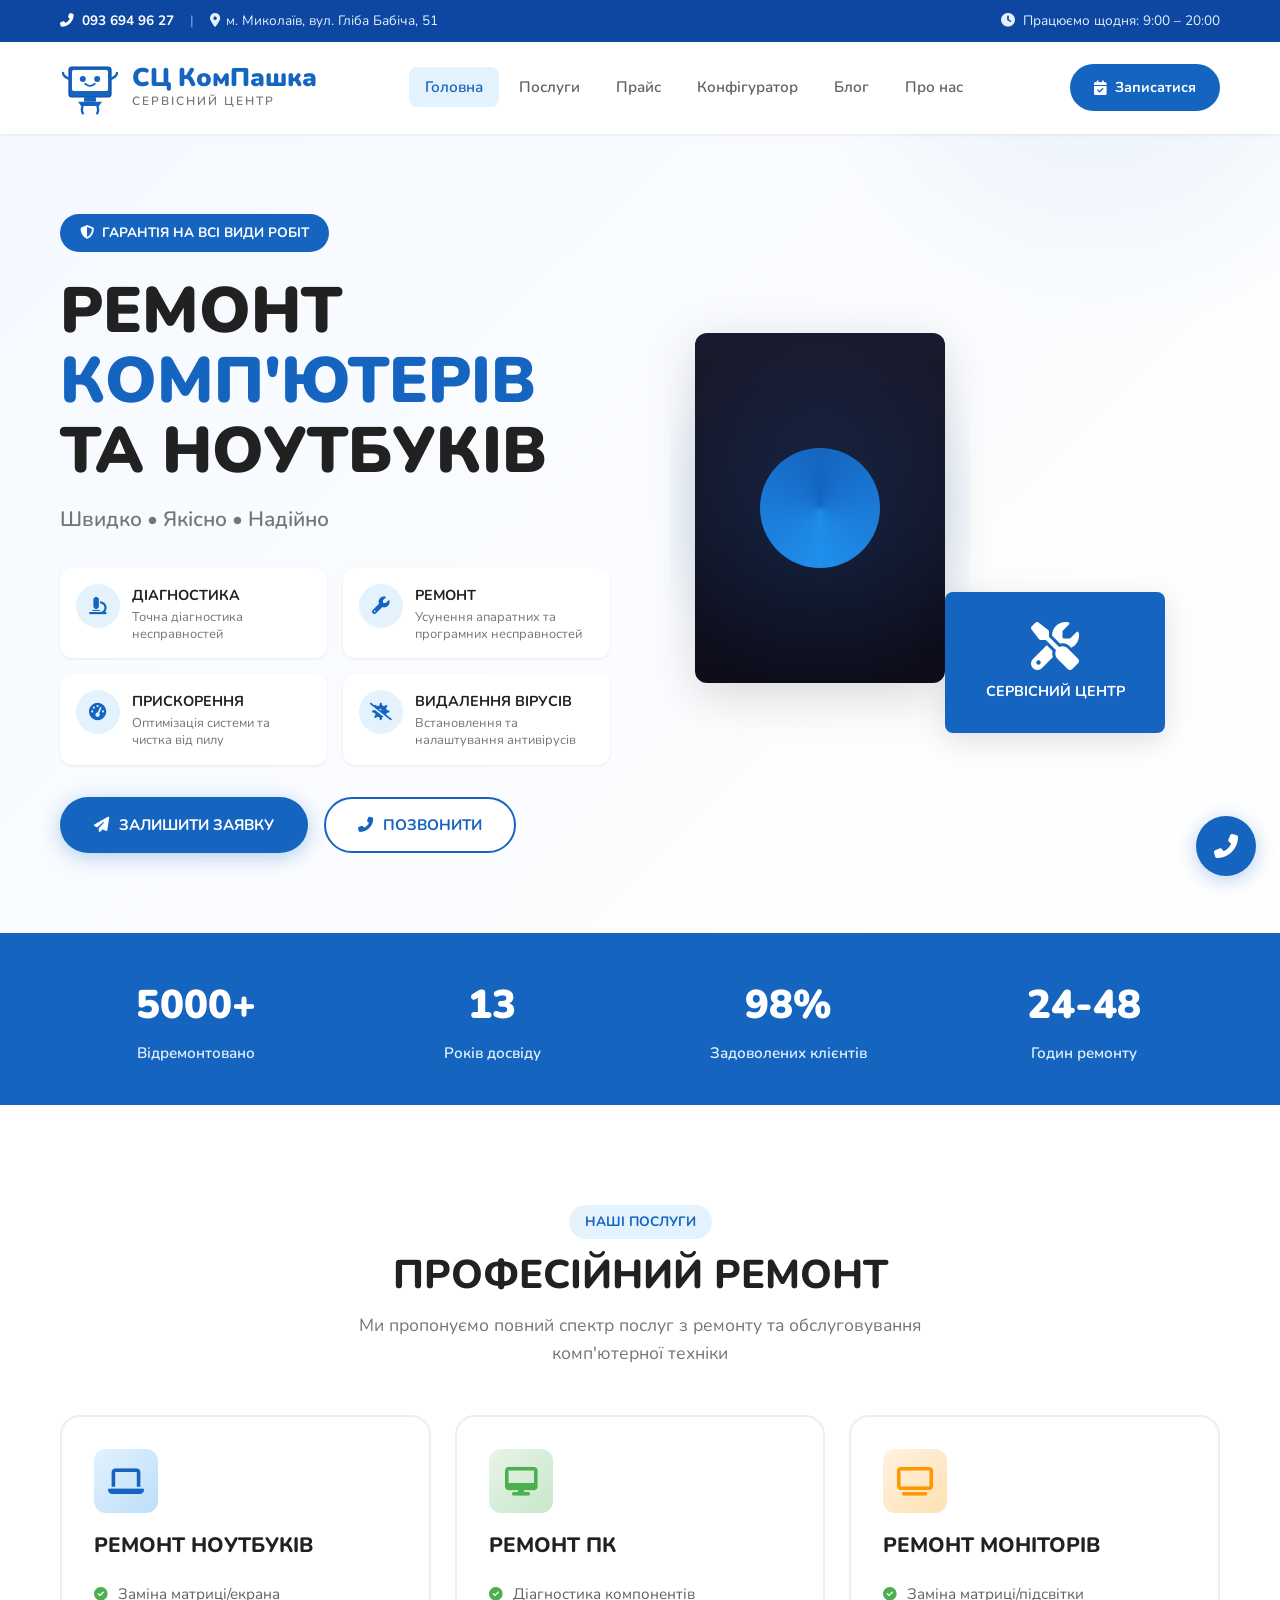
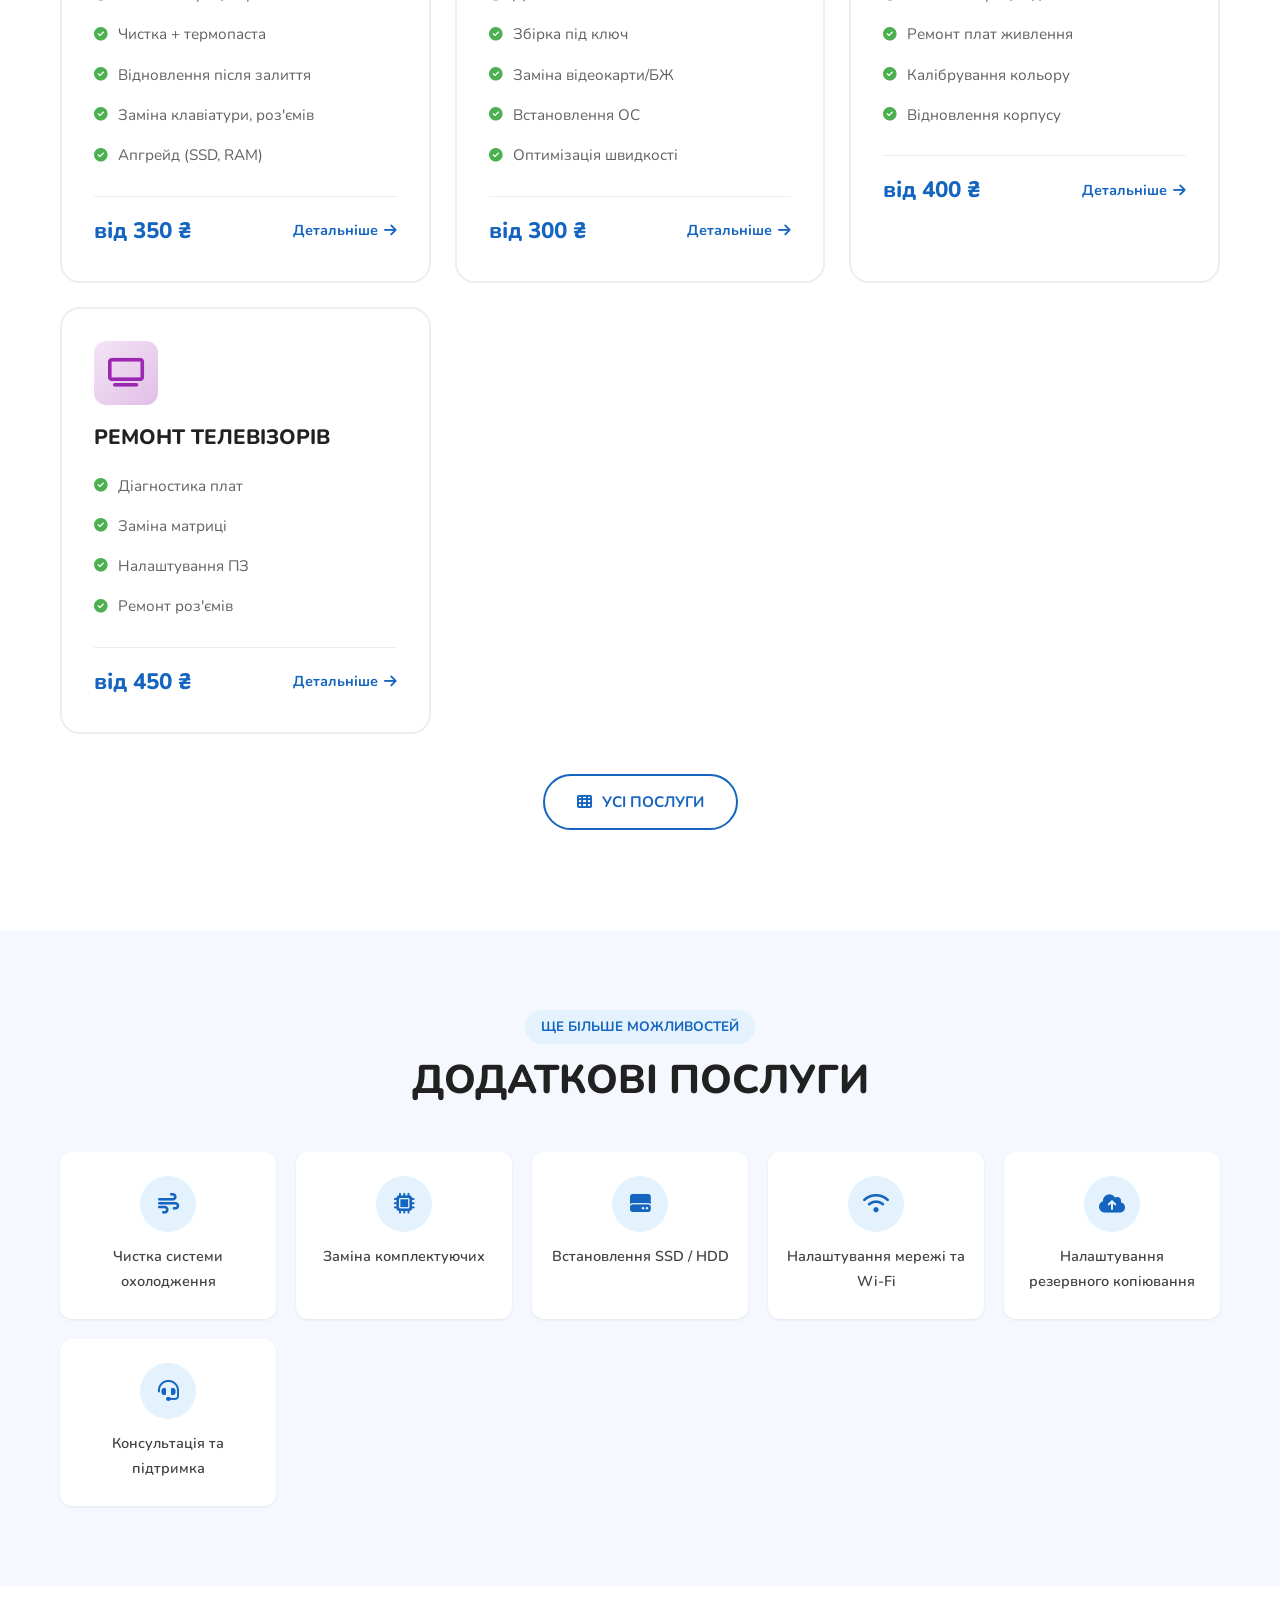
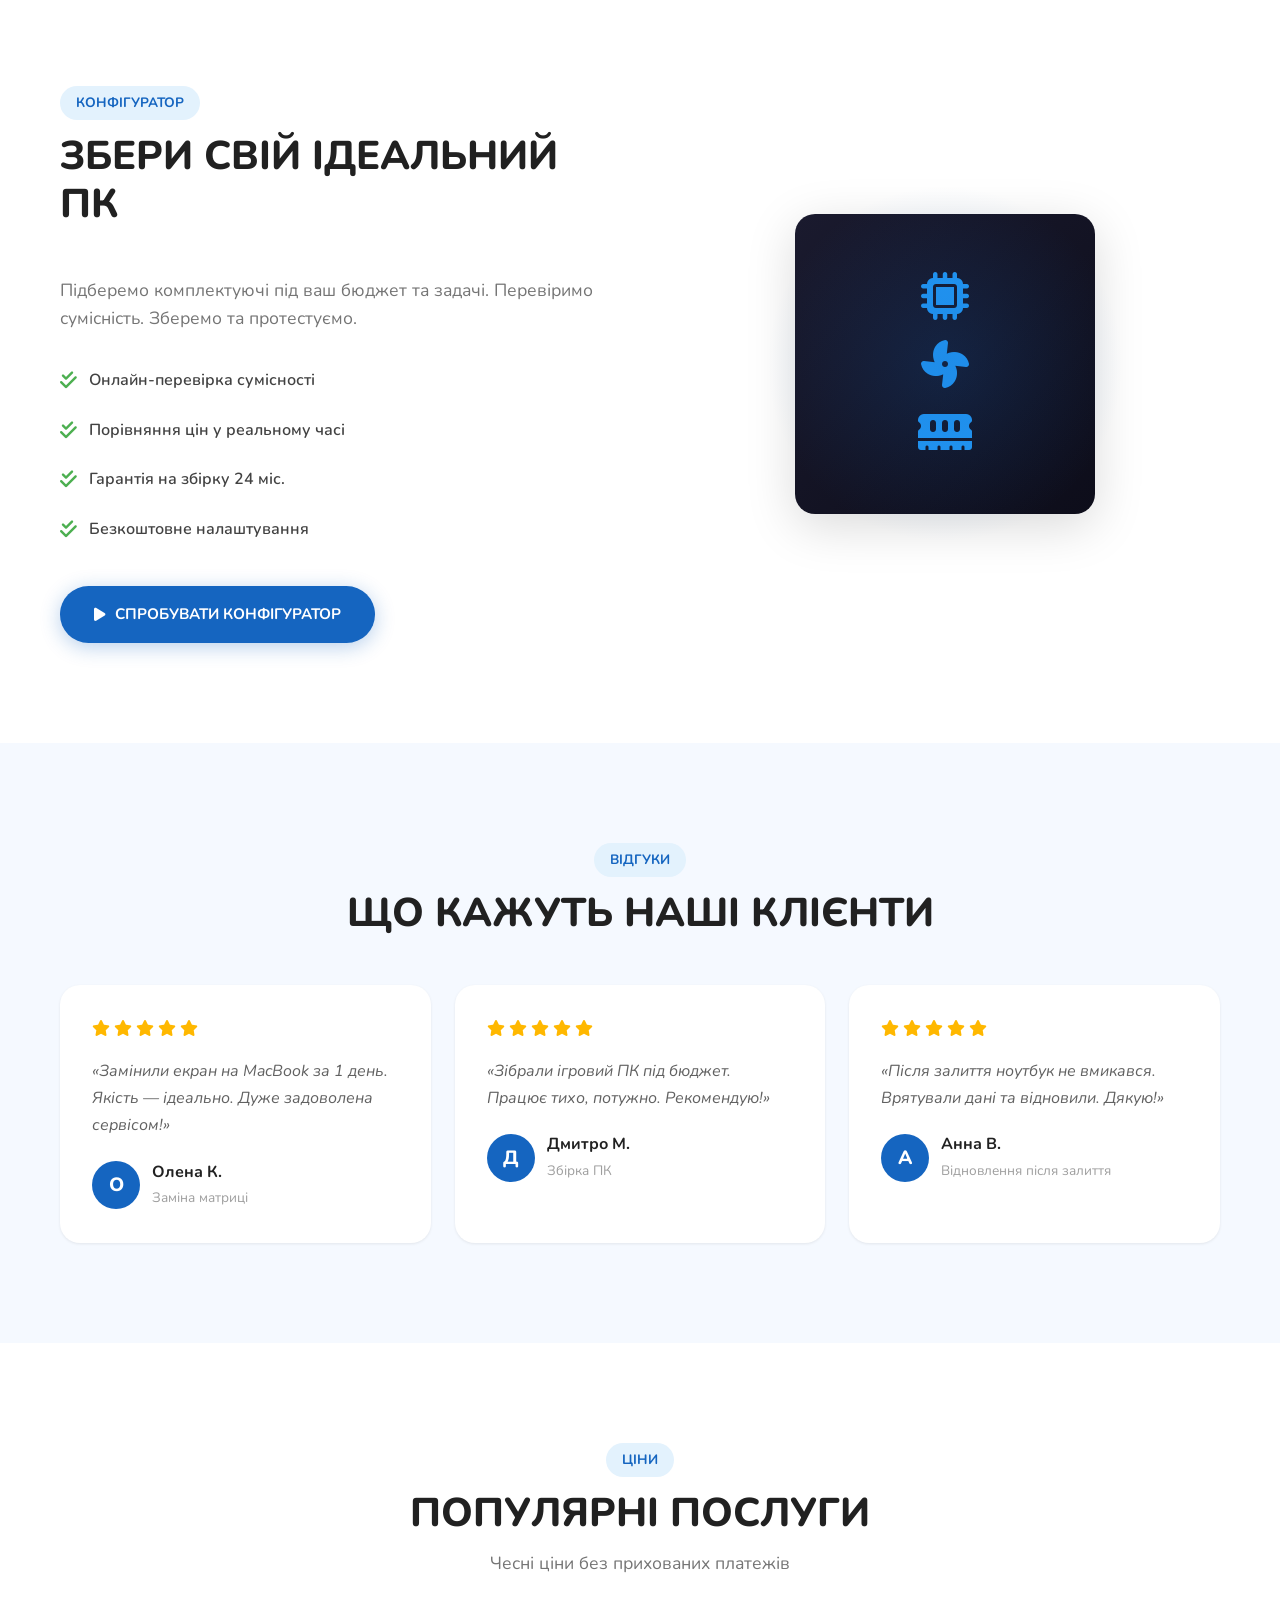
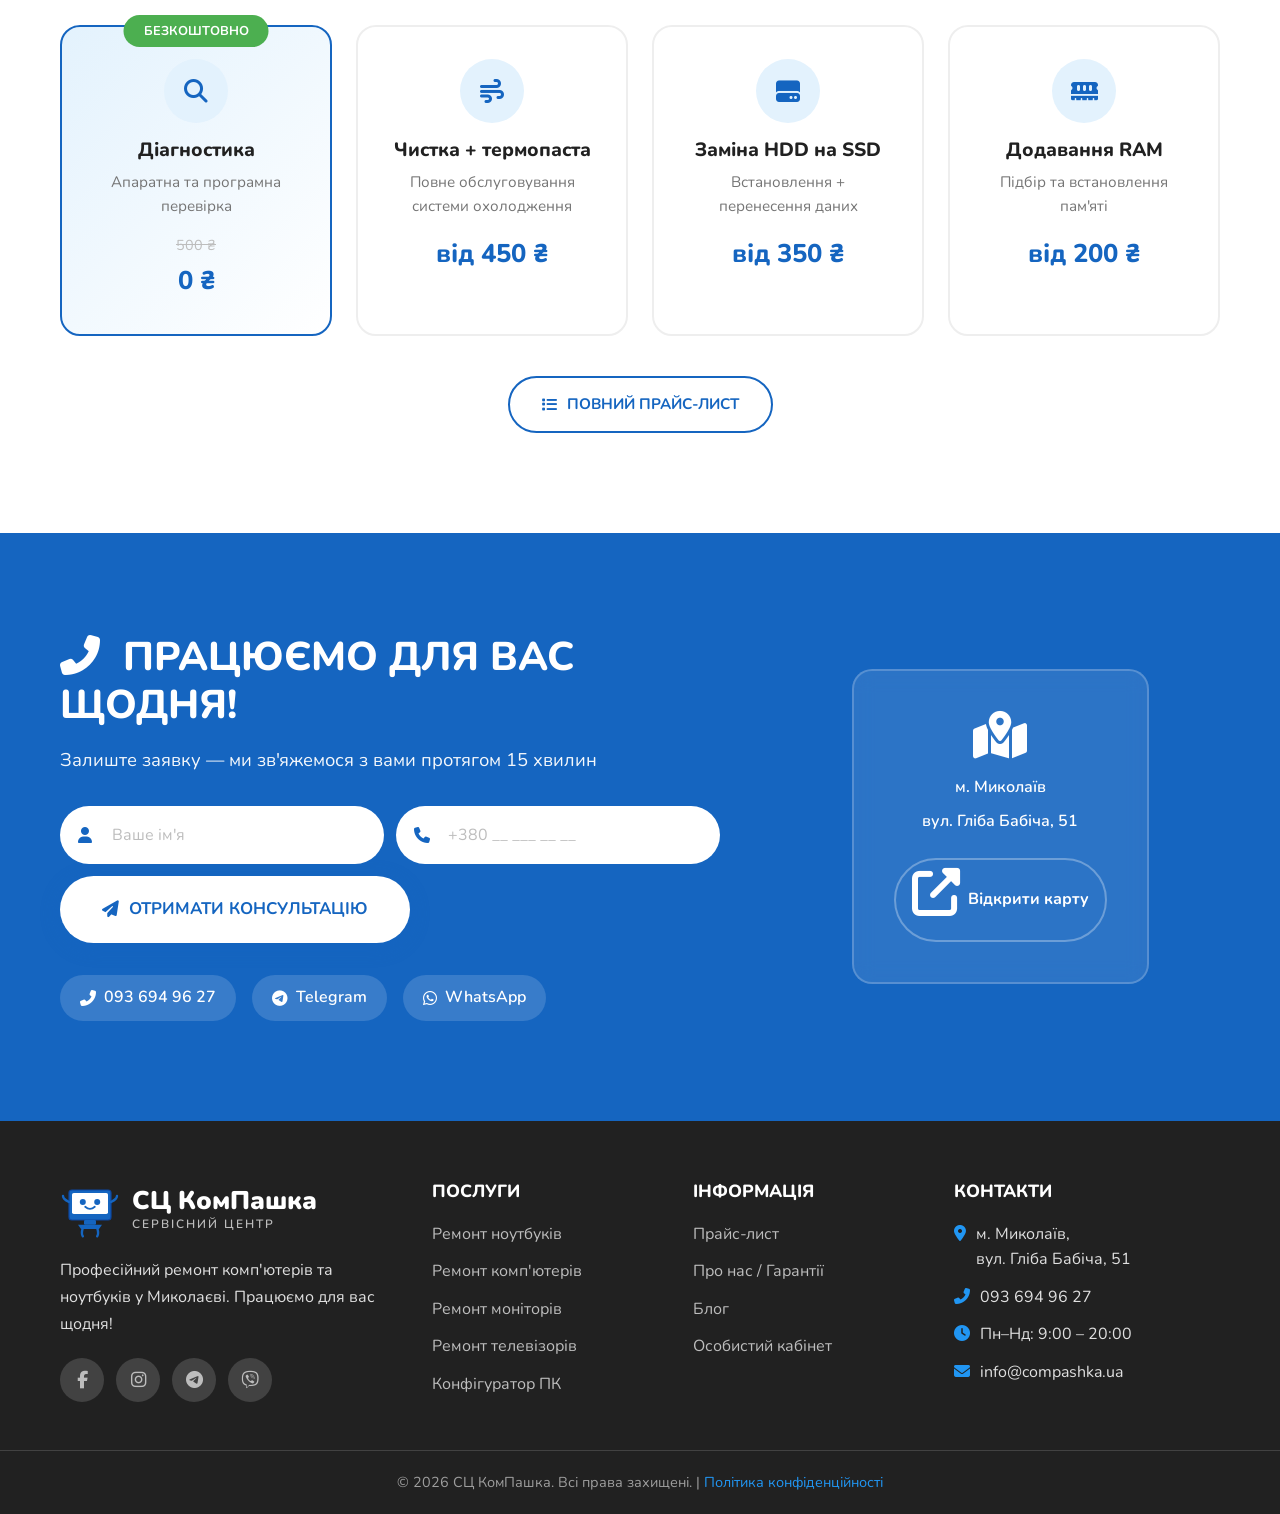
==== index.html @ 9f30ea89 "fix: update files" ====
<!DOCTYPE html>
<html lang="uk">
<head>
  <meta charset="UTF-8" />
  <meta name="viewport" content="width=device-width, initial-scale=1.0"/>
  <title>СЦ КомПашка — Сервісний центр | Миколаїв</title>
  <meta name="description" content="Професійний ремонт комп'ютерів та ноутбуків у Миколаєві. Швидко, якісно, надійно. Вулиця Гліба Бабіча, 51."/>
  <link rel="stylesheet" href="css/style.css"/>
  <link rel="preconnect" href="https://fonts.googleapis.com"/>
  <link href="https://fonts.googleapis.com/css2?family=Nunito:wght@300;400;600;700;800;900&family=Roboto:wght@300;400;500;700&display=swap" rel="stylesheet"/>
  <link rel="stylesheet" href="https://cdnjs.cloudflare.com/ajax/libs/font-awesome/6.4.0/css/all.min.css"/>
</head>
<body>

  <!-- 🔝 Header -->
  <header class="header">
    <div class="header__top">
      <div class="container header__top-inner">
        <div class="header__contact">
          <a href="tel:+380936949627" class="header__phone">
            <i class="fas fa-phone-alt"></i>
            <span>093 694 96 27</span>
          </a>
          <span class="header__divider">|</span>
          <span class="header__location">
            <i class="fas fa-map-marker-alt"></i>
            м. Миколаїв, вул. Гліба Бабіча, 51
          </span>
        </div>
        <div class="header__schedule">
          <i class="fas fa-clock"></i>
          Працюємо щодня: 9:00 – 20:00
        </div>
      </div>
    </div>
    
    <div class="header__main">
      <div class="container header__inner">
        <a href="/" class="logo">
          <div class="logo__icon">
            <!-- SVG Logo: Дружній монітор -->
            <svg viewBox="0 0 100 100" xmlns="http://www.w3.org/2000/svg">
              <!-- Monitor body -->
              <rect x="15" y="15" width="70" height="50" rx="5" fill="#1565C0" stroke="#0D47A1" stroke-width="2"/>
              <!-- Screen -->
              <rect x="20" y="20" width="60" height="35" rx="3" fill="#FFFFFF"/>
              <!-- Eyes -->
              <circle cx="38" cy="35" r="5" fill="#1565C0"/>
              <circle cx="62" cy="35" r="5" fill="#1565C0"/>
              <!-- Smile -->
              <path d="M 42 43 Q 50 50 58 43" stroke="#1565C0" stroke-width="3" fill="none" stroke-linecap="round"/>
              <!-- Stand -->
              <rect x="40" y="65" width="20" height="8" rx="2" fill="#1565C0"/>
              <path d="M 30 73 L 70 73 L 65 80 L 35 80 Z" fill="#1565C0"/>
              <!-- Arms -->
              <path d="M 15 35 Q 5 30 5 25" stroke="#1565C0" stroke-width="4" fill="none" stroke-linecap="round"/>
              <path d="M 85 35 Q 95 30 95 25" stroke="#1565C0" stroke-width="4" fill="none" stroke-linecap="round"/>
              <!-- Legs -->
              <path d="M 38 78 Q 35 88 38 92" stroke="#1565C0" stroke-width="4" fill="none" stroke-linecap="round"/>
              <path d="M 62 78 Q 65 88 62 92" stroke="#1565C0" stroke-width="4" fill="none" stroke-linecap="round"/>
            </svg>
          </div>
          <div class="logo__text">
            <span class="logo__name">СЦ КомПашка</span>
            <span class="logo__sub">СЕРВІСНИЙ ЦЕНТР</span>
          </div>
        </a>

        <nav class="nav" id="nav">
          <ul class="nav__list">
            <li><a href="index.html" class="nav__link nav__link--active">Головна</a></li>
            <li><a href="services.html" class="nav__link">Послуги</a></li>
            <li><a href="/uk/prices" class="nav__link">Прайс</a></li>
            <li><a href="/uk/pc-builder" class="nav__link">Конфігуратор</a></li>
            <li><a href="/uk/blog" class="nav__link">Блог</a></li>
            <li><a href="/uk/about" class="nav__link">Про нас</a></li>
          </ul>
        </nav>

        <a href="/uk/contact" class="header__cta">
          <i class="fas fa-calendar-check"></i>
          <span>Записатися</span>
        </a>

        <button class="burger" id="burger" aria-label="Меню">
          <span></span><span></span><span></span>
        </button>
      </div>
    </div>
  </header>

  <!-- 🎯 Hero Section -->
  <section class="hero">
    <div class="hero__bg"></div>
    <div class="container hero__inner">
      <div class="hero__content">
        <div class="hero__badge">
          <i class="fas fa-shield-alt"></i>
          ГАРАНТІЯ НА ВСІ ВИДИ РОБІТ
        </div>
        
        <h1 class="hero__title">
          РЕМОНТ<br/>
          <span class="hero__title--blue">КОМП'ЮТЕРІВ</span><br/>
          ТА НОУТБУКІВ
        </h1>
        
        <p class="hero__subtitle">
          Швидко • Якісно • Надійно
        </p>
        
        <div class="hero__features">
          <div class="hero-feature">
            <div class="hero-feature__icon">
              <i class="fas fa-microscope"></i>
            </div>
            <div>
              <strong>ДІАГНОСТИКА</strong>
              <p>Точна діагностика несправностей</p>
            </div>
          </div>
          <div class="hero-feature">
            <div class="hero-feature__icon">
              <i class="fas fa-wrench"></i>
            </div>
            <div>
              <strong>РЕМОНТ</strong>
              <p>Усунення апаратних та програмних несправностей</p>
            </div>
          </div>
          <div class="hero-feature">
            <div class="hero-feature__icon">
              <i class="fas fa-tachometer-alt"></i>
            </div>
            <div>
              <strong>ПРИСКОРЕННЯ</strong>
              <p>Оптимізація системи та чистка від пилу</p>
            </div>
          </div>
          <div class="hero-feature">
            <div class="hero-feature__icon">
              <i class="fas fa-virus-slash"></i>
            </div>
            <div>
              <strong>ВИДАЛЕННЯ ВІРУСІВ</strong>
              <p>Встановлення та налаштування антивірусів</p>
            </div>
          </div>
        </div>
        
        <div class="hero__actions">
          <a href="/uk/contact" class="btn btn--primary">
            <i class="fas fa-paper-plane"></i>
            ЗАЛИШИТИ ЗАЯВКУ
          </a>
          <a href="tel:+380936949627" class="btn btn--secondary">
            <i class="fas fa-phone-alt"></i>
            ПОЗВОНИТИ
          </a>
        </div>
      </div>
      
      <div class="hero__visual">
        <div class="hero__image-wrapper">
          <!-- Імітація зображення з PC та ноутбуком -->
          <div class="hero__pc-showcase">
            <div class="pc-tower">
              <div class="pc-fan"></div>
              <div class="pc-glow"></div>
            </div>
            <div class="laptop">
              <div class="laptop-screen">
                <i class="fas fa-tools"></i>
                <span>СЕРВІСНИЙ ЦЕНТР</span>
              </div>
            </div>
          </div>
        </div>
      </div>
    </div>
  </section>

  <!-- 📊 Stats Bar -->
  <section class="stats-bar">
    <div class="container">
      <div class="stats-bar__inner">
        <div class="stat-item">
          <div class="stat-item__value">5000+</div>
          <div class="stat-item__label">Відремонтовано</div>
        </div>
        <div class="stat-item">
          <div class="stat-item__value">13</div>
          <div class="stat-item__label">Років досвіду</div>
        </div>
        <div class="stat-item">
          <div class="stat-item__value">98%</div>
          <div class="stat-item__label">Задоволених клієнтів</div>
        </div>
        <div class="stat-item">
          <div class="stat-item__value">24-48</div>
          <div class="stat-item__label">Годин ремонту</div>
        </div>
      </div>
    </div>
  </section>

  <!-- 🔧 Послуги -->
  <section class="services">
    <div class="container">
      <div class="section-header">
        <span class="section-header__label">НАШІ ПОСЛУГИ</span>
        <h2 class="section-header__title">ПРОФЕСІЙНИЙ РЕМОНТ</h2>
        <p class="section-header__desc">Ми пропонуємо повний спектр послуг з ремонту та обслуговування комп'ютерної техніки</p>
      </div>
      
      <div class="services-grid">
        
        <!-- Ноутбуки -->
        <article class="service-card">
          <div class="service-card__icon service-card__icon--laptop">
            <i class="fas fa-laptop"></i>
          </div>
          <h3>РЕМОНТ НОУТБУКІВ</h3>
          <ul class="service-card__list">
            <li><i class="fas fa-check-circle"></i> Заміна матриці/екрана</li>
            <li><i class="fas fa-check-circle"></i> Чистка + термопаста</li>
            <li><i class="fas fa-check-circle"></i> Відновлення після залиття</li>
            <li><i class="fas fa-check-circle"></i> Заміна клавіатури, роз'ємів</li>
            <li><i class="fas fa-check-circle"></i> Апгрейд (SSD, RAM)</li>
          </ul>
          <div class="service-card__footer">
            <span class="service-card__price">від 350 ₴</span>
            <a href="/uk/services/laptops" class="service-card__link">
              Детальніше <i class="fas fa-arrow-right"></i>
            </a>
          </div>
        </article>

        <!-- Комп'ютери -->
        <article class="service-card">
          <div class="service-card__icon service-card__icon--desktop">
            <i class="fas fa-desktop"></i>
          </div>
          <h3>РЕМОНТ ПК</h3>
          <ul class="service-card__list">
            <li><i class="fas fa-check-circle"></i> Діагностика компонентів</li>
            <li><i class="fas fa-check-circle"></i> Збірка під ключ</li>
            <li><i class="fas fa-check-circle"></i> Заміна відеокарти/БЖ</li>
            <li><i class="fas fa-check-circle"></i> Встановлення ОС</li>
            <li><i class="fas fa-check-circle"></i> Оптимізація швидкості</li>
          </ul>
          <div class="service-card__footer">
            <span class="service-card__price">від 300 ₴</span>
            <a href="/uk/services/desktops" class="service-card__link">
              Детальніше <i class="fas fa-arrow-right"></i>
            </a>
          </div>
        </article>

        <!-- Монітори -->
        <article class="service-card">
          <div class="service-card__icon service-card__icon--monitor">
            <i class="fas fa-tv"></i>
          </div>
          <h3>РЕМОНТ МОНІТОРІВ</h3>
          <ul class="service-card__list">
            <li><i class="fas fa-check-circle"></i> Заміна матриці/підсвітки</li>
            <li><i class="fas fa-check-circle"></i> Ремонт плат живлення</li>
            <li><i class="fas fa-check-circle"></i> Калібрування кольору</li>
            <li><i class="fas fa-check-circle"></i> Відновлення корпусу</li>
          </ul>
          <div class="service-card__footer">
            <span class="service-card__price">від 400 ₴</span>
            <a href="/uk/services/monitors" class="service-card__link">
              Детальніше <i class="fas fa-arrow-right"></i>
            </a>
          </div>
        </article>

        <!-- Телевізори -->
        <article class="service-card">
          <div class="service-card__icon service-card__icon--tv">
            <i class="fas fa-tv"></i>
          </div>
          <h3>РЕМОНТ ТЕЛЕВІЗОРІВ</h3>
          <ul class="service-card__list">
            <li><i class="fas fa-check-circle"></i> Діагностика плат</li>
            <li><i class="fas fa-check-circle"></i> Заміна матриці</li>
            <li><i class="fas fa-check-circle"></i> Налаштування ПЗ</li>
            <li><i class="fas fa-check-circle"></i> Ремонт роз'ємів</li>
          </ul>
          <div class="service-card__footer">
            <span class="service-card__price">від 450 ₴</span>
            <a href="/uk/services/tvs" class="service-card__link">
              Детальніше <i class="fas fa-arrow-right"></i>
            </a>
          </div>
        </article>

      </div>
      
      <div class="services__more">
        <a href="/uk/services" class="btn btn--outline">
          <i class="fas fa-th"></i>
          УСІ ПОСЛУГИ
        </a>
      </div>
    </div>
  </section>

  <!-- ✅ Додаткові послуги (як на картинці) -->
  <section class="extra-services">
    <div class="container">
      <div class="section-header">
        <span class="section-header__label">ЩЕ БІЛЬШЕ МОЖЛИВОСТЕЙ</span>
        <h2 class="section-header__title">ДОДАТКОВІ ПОСЛУГИ</h2>
      </div>
      
      <div class="extra-services-grid">
        <div class="extra-service">
          <div class="extra-service__icon">
            <i class="fas fa-wind"></i>
          </div>
          <span>Чистка системи охолодження</span>
        </div>
        <div class="extra-service">
          <div class="extra-service__icon">
            <i class="fas fa-microchip"></i>
          </div>
          <span>Заміна комплектуючих</span>
        </div>
        <div class="extra-service">
          <div class="extra-service__icon">
            <i class="fas fa-hdd"></i>
          </div>
          <span>Встановлення SSD / HDD</span>
        </div>
        <div class="extra-service">
          <div class="extra-service__icon">
            <i class="fas fa-wifi"></i>
          </div>
          <span>Налаштування мережі та Wi-Fi</span>
        </div>
        <div class="extra-service">
          <div class="extra-service__icon">
            <i class="fas fa-cloud-upload-alt"></i>
          </div>
          <span>Налаштування резервного копіювання</span>
        </div>
        <div class="extra-service">
          <div class="extra-service__icon">
            <i class="fas fa-headset"></i>
          </div>
          <span> Консультація та підтримка</span>
        </div>
      </div>
    </div>
  </section>

  <!--  Конфігуратор ПК -->
  <section class="configurator">
    <div class="container configurator__inner">
      <div class="configurator__content">
        <div class="section-header section-header--left">
          <span class="section-header__label">КОНФІГУРАТОР</span>
          <h2 class="section-header__title">ЗБЕРИ СВІЙ ІДЕАЛЬНИЙ ПК</h2>
        </div>
        <p class="configurator__text">
          Підберемо комплектуючі під ваш бюджет та задачі. Перевіримо сумісність. Зберемо та протестуємо.
        </p>
        <ul class="configurator__features">
          <li><i class="fas fa-check-double"></i> Онлайн-перевірка сумісності</li>
          <li><i class="fas fa-check-double"></i> Порівняння цін у реальному часі</li>
          <li><i class="fas fa-check-double"></i> Гарантія на збірку 24 міс.</li>
          <li><i class="fas fa-check-double"></i> Безкоштовне налаштування</li>
        </ul>
        <a href="/uk/pc-builder" class="btn btn--primary">
          <i class="fas fa-play"></i>
          СПРОБУВАТИ КОНФІГУРАТОР
        </a>
      </div>
      <div class="configurator__visual">
        <div class="pc-builder-mockup">
          <div class="pc-case">
            <i class="fas fa-microchip"></i>
            <i class="fas fa-fan"></i>
            <i class="fas fa-memory"></i>
          </div>
          <div class="pc-glow"></div>
        </div>
      </div>
    </div>
  </section>

  <!-- 💬 Відгуки -->
  <section class="reviews">
    <div class="container">
      <div class="section-header">
        <span class="section-header__label">ВІДГУКИ</span>
        <h2 class="section-header__title">ЩО КАЖУТЬ НАШІ КЛІЄНТИ</h2>
      </div>
      
      <div class="reviews-grid">
        <blockquote class="review-card">
          <div class="review-card__stars">
            <i class="fas fa-star"></i>
            <i class="fas fa-star"></i>
            <i class="fas fa-star"></i>
            <i class="fas fa-star"></i>
            <i class="fas fa-star"></i>
          </div>
          <p>«Замінили екран на MacBook за 1 день. Якість — ідеально. Дуже задоволена сервісом!»</p>
          <div class="review-card__author">
            <div class="review-card__avatar">О</div>
            <div>
              <strong>Олена К.</strong>
              <span>Заміна матриці</span>
            </div>
          </div>
        </blockquote>

        <blockquote class="review-card">
          <div class="review-card__stars">
            <i class="fas fa-star"></i>
            <i class="fas fa-star"></i>
            <i class="fas fa-star"></i>
            <i class="fas fa-star"></i>
            <i class="fas fa-star"></i>
          </div>
          <p>«Зібрали ігровий ПК під бюджет. Працює тихо, потужно. Рекомендую!»</p>
          <div class="review-card__author">
            <div class="review-card__avatar">Д</div>
            <div>
              <strong>Дмитро М.</strong>
              <span>Збірка ПК</span>
            </div>
          </div>
        </blockquote>

        <blockquote class="review-card">
          <div class="review-card__stars">
            <i class="fas fa-star"></i>
            <i class="fas fa-star"></i>
            <i class="fas fa-star"></i>
            <i class="fas fa-star"></i>
            <i class="fas fa-star"></i>
          </div>
          <p>«Після залиття ноутбук не вмикався. Врятували дані та відновили. Дякую!»</p>
          <div class="review-card__author">
            <div class="review-card__avatar">А</div>
            <div>
              <strong>Анна В.</strong>
              <span>Відновлення після залиття</span>
            </div>
          </div>
        </blockquote>
      </div>
    </div>
  </section>

  <!-- 💰 Прайс тізер -->
  <section class="prices-teaser">
    <div class="container">
      <div class="section-header">
        <span class="section-header__label">ЦІНИ</span>
        <h2 class="section-header__title">ПОПУЛЯРНІ ПОСЛУГИ</h2>
        <p class="section-header__desc">Чесні ціни без прихованих платежів</p>
      </div>
      
      <div class="prices-grid">
        <div class="price-item price-item--highlight">
          <div class="price-item__badge">БЕЗКОШТОВНО</div>
          <div class="price-item__icon">
            <i class="fas fa-search"></i>
          </div>
          <h4>Діагностика</h4>
          <p>Апаратна та програмна перевірка</p>
          <div class="price-item__price">
            <span class="price-old">500 ₴</span>
            <span class="price-current">0 ₴</span>
          </div>
        </div>

        <div class="price-item">
          <div class="price-item__icon">
            <i class="fas fa-wind"></i>
          </div>
          <h4>Чистка + термопаста</h4>
          <p>Повне обслуговування системи охолодження</p>
          <div class="price-item__price">
            <span class="price-current">від 450 ₴</span>
          </div>
        </div>

        <div class="price-item">
          <div class="price-item__icon">
            <i class="fas fa-hdd"></i>
          </div>
          <h4>Заміна HDD на SSD</h4>
          <p>Встановлення + перенесення даних</p>
          <div class="price-item__price">
            <span class="price-current">від 350 ₴</span>
          </div>
        </div>

        <div class="price-item">
          <div class="price-item__icon">
            <i class="fas fa-memory"></i>
          </div>
          <h4>Додавання RAM</h4>
          <p>Підбір та встановлення пам'яті</p>
          <div class="price-item__price">
            <span class="price-current">від 200 ₴</span>
          </div>
        </div>
      </div>
      
      <div class="prices-teaser__more">
        <a href="/uk/prices" class="btn btn--outline">
          <i class="fas fa-list"></i>
          ПОВНИЙ ПРАЙС-ЛИСТ
        </a>
      </div>
    </div>
  </section>

  <!--  CTA -->
  <section class="cta">
    <div class="container cta__inner">
      <div class="cta__content">
        <h2 class="cta__title">
          <i class="fas fa-phone-alt"></i>
          ПРАЦЮЄМО ДЛЯ ВАС ЩОДНЯ!
        </h2>
        <p class="cta__text">
          Залиште заявку — ми зв'яжемося з вами протягом 15 хвилин
        </p>
        
        <form class="cta-form" id="ctaForm">
          <div class="form-group">
            <i class="fas fa-user form-group__icon"></i>
            <input type="text" name="name" placeholder="Ваше ім'я" required/>
          </div>
          <div class="form-group">
            <i class="fas fa-phone form-group__icon"></i>
            <input type="tel" name="phone" placeholder="+380 __ ___ __ __" required/>
          </div>
          <button type="submit" class="btn btn--primary btn--large">
            <i class="fas fa-paper-plane"></i>
            ОТРИМАТИ КОНСУЛЬТАЦІЮ
          </button>
        </form>
        
        <div class="cta__contacts">
          <a href="tel:+380936949627" class="cta-contact">
            <i class="fas fa-phone-alt"></i>
            <span>093 694 96 27</span>
          </a>
          <a href="https://t.me/compashka" target="_blank" class="cta-contact">
            <i class="fab fa-telegram"></i>
            <span>Telegram</span>
          </a>
          <a href="https://wa.me/380936949627" target="_blank" class="cta-contact">
            <i class="fab fa-whatsapp"></i>
            <span>WhatsApp</span>
          </a>
        </div>
      </div>
      
      <div class="cta__map">
        <div class="map-placeholder">
          <i class="fas fa-map-marked-alt"></i>
          <p>м. Миколаїв</p>
          <p>вул. Гліба Бабіча, 51</p>
          <a href="https://maps.google.com/?q=Миколаїв+вулиця+Гліба+Бабіча+51" target="_blank" class="map-link">
            <i class="fas fa-external-link-alt"></i>
            Відкрити карту
          </a>
        </div>
      </div>
    </div>
  </section>

  <!-- 🔚 Footer -->
  <footer class="footer">
    <div class="container footer__inner">
      <div class="footer__col footer__col--logo">
        <a href="/" class="logo">
          <div class="logo__icon">
            <svg viewBox="0 0 100 100" xmlns="http://www.w3.org/2000/svg">
              <rect x="15" y="15" width="70" height="50" rx="5" fill="#1565C0" stroke="#0D47A1" stroke-width="2"/>
              <rect x="20" y="20" width="60" height="35" rx="3" fill="#FFFFFF"/>
              <circle cx="38" cy="35" r="5" fill="#1565C0"/>
              <circle cx="62" cy="35" r="5" fill="#1565C0"/>
              <path d="M 42 43 Q 50 50 58 43" stroke="#1565C0" stroke-width="3" fill="none" stroke-linecap="round"/>
              <rect x="40" y="65" width="20" height="8" rx="2" fill="#1565C0"/>
              <path d="M 30 73 L 70 73 L 65 80 L 35 80 Z" fill="#1565C0"/>
              <path d="M 15 35 Q 5 30 5 25" stroke="#1565C0" stroke-width="4" fill="none" stroke-linecap="round"/>
              <path d="M 85 35 Q 95 30 95 25" stroke="#1565C0" stroke-width="4" fill="none" stroke-linecap="round"/>
              <path d="M 38 78 Q 35 88 38 92" stroke="#1565C0" stroke-width="4" fill="none" stroke-linecap="round"/>
              <path d="M 62 78 Q 65 88 62 92" stroke="#1565C0" stroke-width="4" fill="none" stroke-linecap="round"/>
            </svg>
          </div>
          <div class="logo__text">
            <span class="logo__name">СЦ КомПашка</span>
            <span class="logo__sub">СЕРВІСНИЙ ЦЕНТР</span>
          </div>
        </a>
        <p class="footer__desc">
          Професійний ремонт комп'ютерів та ноутбуків у Миколаєві. Працюємо для вас щодня!
        </p>
        <div class="footer__social">
          <a href="#" class="social-link"><i class="fab fa-facebook-f"></i></a>
          <a href="#" class="social-link"><i class="fab fa-instagram"></i></a>
          <a href="#" class="social-link"><i class="fab fa-telegram-plane"></i></a>
          <a href="#" class="social-link"><i class="fab fa-viber"></i></a>
        </div>
      </div>
      
      <div class="footer__col">
        <h4>ПОСЛУГИ</h4>
        <ul>
          <li><a href="/uk/services/laptops">Ремонт ноутбуків</a></li>
          <li><a href="/uk/services/desktops">Ремонт комп'ютерів</a></li>
          <li><a href="/uk/services/monitors">Ремонт моніторів</a></li>
          <li><a href="/uk/services/tvs">Ремонт телевізорів</a></li>
          <li><a href="/uk/pc-builder">Конфігуратор ПК</a></li>
        </ul>
      </div>
      
      <div class="footer__col">
        <h4>ІНФОРМАЦІЯ</h4>
        <ul>
          <li><a href="/uk/prices">Прайс-лист</a></li>
          <li><a href="/uk/about">Про нас / Гарантії</a></li>
          <li><a href="/uk/blog">Блог</a></li>
          <li><a href="/uk/account">Особистий кабінет</a></li>
        </ul>
      </div>
      
      <div class="footer__col footer__col--contact">
        <h4>КОНТАКТИ</h4>
        <address class="footer__address">
          <p>
            <i class="fas fa-map-marker-alt"></i>
            м. Миколаїв,<br/>
            вул. Гліба Бабіча, 51
          </p>
          <p>
            <i class="fas fa-phone-alt"></i>
            <a href="tel:+380936949627">093 694 96 27</a>
          </p>
          <p>
            <i class="fas fa-clock"></i>
            Пн–Нд: 9:00 – 20:00
          </p>
          <p>
            <i class="fas fa-envelope"></i>
            <a href="mailto:info@compashka.ua">info@compashka.ua</a>
          </p>
        </address>
      </div>
    </div>
    
    <div class="footer__bottom">
      <div class="container">
        <p>&copy; 2026 СЦ КомПашка. Всі права захищені. | <a href="/uk/privacy">Політика конфіденційності</a></p>
      </div>
    </div>
  </footer>

  <!-- 📞 Floating Phone Button -->
  <a href="tel:+380936949627" class="floating-phone" aria-label="Зателефонувати">
    <i class="fas fa-phone-alt"></i>
  </a>

  <script src="js/main.js"></script>
</body>
</html>
---- css/style.css ----
/* ===== CSS VARIABLES ===== */
:root {
  /*  Primary Colors (Blue/White Professional) */
  --blue-dark: #0D47A1;
  --blue-primary: #1565C0;
  --blue-medium: #1976D2;
  --blue-light: #2196F3;
  --blue-lighter: #64B5F6;
  --blue-pale: #E3F2FD;
  --blue-bg: #F5F9FF;
  
  --white: #FFFFFF;
  --gray-50: #FAFAFA;
  --gray-100: #F5F5F5;
  --gray-200: #EEEEEE;
  --gray-300: #E0E0E0;
  --gray-400: #BDBDBD;
  --gray-500: #9E9E9E;
  --gray-600: #757575;
  --gray-700: #616161;
  --gray-800: #424242;
  --gray-900: #212121;
  
  --text-primary: var(--gray-900);
  --text-secondary: var(--gray-600);
  --text-muted: var(--gray-500);
  
  --success: #4CAF50;
  --warning: #FF9800;
  --error: #F44336;
  
  --shadow-sm: 0 1px 3px rgba(0,0,0,0.08);
  --shadow-md: 0 4px 12px rgba(0,0,0,0.1);
  --shadow-lg: 0 8px 30px rgba(0,0,0,0.12);
  --shadow-xl: 0 12px 50px rgba(0,0,0,0.15);
  --shadow-blue: 0 4px 20px rgba(21, 101, 192, 0.3);
  
  --radius-sm: 8px;
  --radius-md: 12px;
  --radius-lg: 20px;
  --radius-xl: 30px;
  --container: 1200px;
  --transition: all 0.3s cubic-bezier(0.4, 0, 0.2, 1);
}

/* ===== RESET & BASE ===== */
*, *::before, *::after { 
  box-sizing: border-box; 
  margin: 0; 
  padding: 0; 
}

html { 
  scroll-behavior: smooth; 
}

body {
  font-family: 'Nunito', 'Roboto', -apple-system, BlinkMacSystemFont, sans-serif;
  font-size: 16px;
  line-height: 1.6;
  color: var(--text-primary);
  background: var(--white);
  -webkit-font-smoothing: antialiased;
  overflow-x: hidden;
}

h1, h2, h3, h4, h5, h6 {
  font-weight: 800;
  line-height: 1.2;
}

img { max-width: 100%; display: block; }
a { text-decoration: none; color: inherit; transition: var(--transition); }
ul { list-style: none; }
button { font: inherit; cursor: pointer; border: none; background: none; }
address { font-style: normal; }

/* ===== UTILITIES ===== */
.container {
  width: 100%;
  max-width: var(--container);
  margin: 0 auto;
  padding: 0 20px;
}

/* ===== BUTTONS ===== */
.btn {
  display: inline-flex;
  align-items: center;
  justify-content: center;
  gap: 10px;
  padding: 14px 32px;
  border-radius: 50px;
  font-weight: 700;
  font-size: 0.95rem;
  transition: var(--transition);
  cursor: pointer;
  border: 2px solid transparent;
}

.btn--primary {
  background: var(--blue-primary);
  color: var(--white);
  box-shadow: var(--shadow-blue);
}

.btn--primary:hover {
  background: var(--blue-dark);
  transform: translateY(-2px);
  box-shadow: 0 6px 25px rgba(21, 101, 192, 0.4);
}

.btn--secondary {
  background: var(--white);
  color: var(--blue-primary);
  border-color: var(--blue-primary);
}

.btn--secondary:hover {
  background: var(--blue-primary);
  color: var(--white);
  transform: translateY(-2px);
}

.btn--outline {
  background: transparent;
  border: 2px solid var(--blue-primary);
  color: var(--blue-primary);
}

.btn--outline:hover {
  background: var(--blue-primary);
  color: var(--white);
  transform: translateY(-2px);
}

.btn--large {
  padding: 18px 40px;
  font-size: 1.05rem;
}

/* ===== HEADER ===== */
.header {
  position: sticky;
  top: 0;
  z-index: 1000;
  background: var(--white);
  box-shadow: var(--shadow-sm);
}

.header__top {
  background: var(--blue-dark);
  color: var(--white);
  padding: 10px 0;
  font-size: 0.85rem;
}

.header__top-inner {
  display: flex;
  justify-content: space-between;
  align-items: center;
}

.header__contact {
  display: flex;
  align-items: center;
  gap: 16px;
}

.header__phone {
  display: flex;
  align-items: center;
  gap: 8px;
  font-weight: 700;
  color: var(--white);
}

.header__phone:hover {
  color: var(--blue-lighter);
}

.header__divider {
  color: var(--blue-lighter);
}

.header__location {
  display: flex;
  align-items: center;
  gap: 6px;
  color: var(--blue-pale);
}

.header__schedule {
  display: flex;
  align-items: center;
  gap: 8px;
  color: var(--blue-pale);
}

.header__main {
  padding: 16px 0;
}

.header__inner {
  display: flex;
  align-items: center;
  justify-content: space-between;
  gap: 20px;
}

/* ===== LOGO ===== */
.logo {
  display: flex;
  align-items: center;
  gap: 12px;
}

.logo__icon {
  width: 60px;
  height: 60px;
}

.logo__icon svg {
  width: 100%;
  height: 100%;
}

.logo__text {
  display: flex;
  flex-direction: column;
}

.logo__name {
  font-family: 'Nunito', sans-serif;
  font-size: 1.6rem;
  font-weight: 900;
  color: var(--blue-primary);
  line-height: 1.1;
}

.logo__sub {
  font-size: 0.75rem;
  font-weight: 600;
  color: var(--gray-600);
  letter-spacing: 2px;
}

/* ===== NAVIGATION ===== */
.nav__list {
  display: flex;
  align-items: center;
  gap: 4px;
}

.nav__link {
  font-weight: 600;
  font-size: 0.95rem;
  color: var(--gray-700);
  padding: 10px 16px;
  border-radius: var(--radius-sm);
  transition: var(--transition);
}

.nav__link:hover,
.nav__link--active {
  color: var(--blue-primary);
  background: var(--blue-pale);
}

.header__cta {
  display: flex;
  align-items: center;
  gap: 8px;
  background: var(--blue-primary);
  color: var(--white);
  padding: 12px 24px;
  border-radius: 50px;
  font-weight: 700;
  font-size: 0.9rem;
  transition: var(--transition);
  white-space: nowrap;
}

.header__cta:hover {
  background: var(--blue-dark);
  transform: translateY(-2px);
  box-shadow: var(--shadow-blue);
}

.burger {
  display: none;
  flex-direction: column;
  gap: 5px;
  padding: 5px;
}

.burger span {
  width: 28px;
  height: 3px;
  background: var(--blue-primary);
  border-radius: 3px;
  transition: var(--transition);
}

/* ===== HERO ===== */
.hero {
  position: relative;
  padding: 80px 0;
  background: linear-gradient(135deg, var(--blue-bg) 0%, var(--white) 100%);
  overflow: hidden;
}

.hero__bg {
  position: absolute;
  top: -50%;
  right: -10%;
  width: 600px;
  height: 600px;
  background: radial-gradient(circle, rgba(21, 101, 192, 0.08) 0%, transparent 70%);
  border-radius: 50%;
  pointer-events: none;
}

.hero__inner {
  display: grid;
  grid-template-columns: 1fr 1fr;
  gap: 60px;
  align-items: center;
}

.hero__content {
  position: relative;
  z-index: 2;
}

.hero__badge {
  display: inline-flex;
  align-items: center;
  gap: 8px;
  background: var(--blue-primary);
  color: var(--white);
  padding: 8px 20px;
  border-radius: 50px;
  font-weight: 700;
  font-size: 0.85rem;
  margin-bottom: 24px;
}

.hero__title {
  font-size: clamp(2.5rem, 5vw, 4rem);
  font-weight: 900;
  margin-bottom: 16px;
  line-height: 1.1;
  color: var(--gray-900);
}

.hero__title--blue {
  color: var(--blue-primary);
}

.hero__subtitle {
  font-size: 1.3rem;
  color: var(--gray-600);
  margin-bottom: 32px;
  font-weight: 600;
}

.hero__features {
  display: grid;
  grid-template-columns: 1fr 1fr;
  gap: 16px;
  margin-bottom: 32px;
}

.hero-feature {
  display: flex;
  align-items: flex-start;
  gap: 12px;
  background: var(--white);
  padding: 16px;
  border-radius: var(--radius-md);
  box-shadow: var(--shadow-sm);
  transition: var(--transition);
}

.hero-feature:hover {
  box-shadow: var(--shadow-md);
  transform: translateY(-2px);
}

.hero-feature__icon {
  width: 44px;
  height: 44px;
  min-width: 44px;
  background: var(--blue-pale);
  border-radius: 50%;
  display: flex;
  align-items: center;
  justify-content: center;
  color: var(--blue-primary);
  font-size: 1.1rem;
}

.hero-feature strong {
  display: block;
  font-size: 0.9rem;
  color: var(--gray-900);
  margin-bottom: 2px;
}

.hero-feature p {
  font-size: 0.8rem;
  color: var(--gray-600);
  line-height: 1.3;
}

.hero__actions {
  display: flex;
  gap: 16px;
  flex-wrap: wrap;
}

.hero__visual {
  display: flex;
  justify-content: center;
  align-items: center;
}

.hero__pc-showcase {
  position: relative;
  width: 100%;
  max-width: 500px;
  height: 400px;
}

.pc-tower {
  position: absolute;
  right: 0;
  top: 0;
  width: 250px;
  height: 350px;
  background: linear-gradient(180deg, #1a1a2e 0%, #0d0d1a 100%);
  border-radius: var(--radius-md);
  box-shadow: var(--shadow-xl);
  display: flex;
  align-items: center;
  justify-content: center;
}

.pc-fan {
  width: 120px;
  height: 120px;
  border-radius: 50%;
  background: conic-gradient(from 0deg, #1565C0, #2196F3, #1565C0);
  animation: spin 3s linear infinite;
}

@keyframes spin {
  from { transform: rotate(0deg); }
  to { transform: rotate(360deg); }
}

.pc-glow {
  position: absolute;
  top: 50%;
  left: 50%;
  transform: translate(-50%, -50%);
  width: 150px;
  height: 150px;
  background: radial-gradient(circle, rgba(21, 101, 192, 0.5) 0%, transparent 70%);
  animation: pulse 2s ease-in-out infinite;
}

@keyframes pulse {
  0%, 100% { opacity: 0.5; transform: translate(-50%, -50%) scale(1); }
  50% { opacity: 1; transform: translate(-50%, -50%) scale(1.2); }
}

.laptop {
  position: absolute;
  left: 0;
  bottom: 0;
  width: 220px;
}

.laptop-screen {
  background: var(--blue-primary);
  border-radius: var(--radius-sm);
  padding: 30px;
  text-align: center;
  color: var(--white);
  box-shadow: var(--shadow-lg);
}

.laptop-screen i {
  font-size: 3rem;
  margin-bottom: 10px;
}

.laptop-screen span {
  display: block;
  font-weight: 700;
  font-size: 0.9rem;
}

/* ===== STATS BAR ===== */
.stats-bar {
  background: var(--blue-primary);
  padding: 40px 0;
}

.stats-bar__inner {
  display: grid;
  grid-template-columns: repeat(4, 1fr);
  gap: 24px;
  text-align: center;
}

.stat-item__value {
  font-size: 2.5rem;
  font-weight: 900;
  color: var(--white);
  margin-bottom: 4px;
}

.stat-item__label {
  color: var(--blue-pale);
  font-size: 0.95rem;
  font-weight: 600;
}

/* ===== SECTION HEADER ===== */
.section-header {
  text-align: center;
  margin-bottom: 48px;
}

.section-header--left {
  text-align: left;
}

.section-header__label {
  display: inline-block;
  background: var(--blue-pale);
  color: var(--blue-primary);
  padding: 6px 16px;
  border-radius: 50px;
  font-weight: 700;
  font-size: 0.85rem;
  margin-bottom: 12px;
}

.section-header__title {
  font-size: 2.5rem;
  color: var(--gray-900);
  margin-bottom: 12px;
}

.section-header__desc {
  font-size: 1.1rem;
  color: var(--gray-600);
  max-width: 600px;
  margin: 0 auto;
}

.section-header--left .section-header__desc {
  margin: 0;
}

/* ===== SERVICES ===== */
.services {
  padding: 100px 0;
  background: var(--white);
}

.services-grid {
  display: grid;
  grid-template-columns: repeat(auto-fit, minmax(280px, 1fr));
  gap: 24px;
  margin-bottom: 40px;
}

.service-card {
  background: var(--white);
  border: 2px solid var(--gray-200);
  border-radius: var(--radius-lg);
  padding: 32px;
  transition: var(--transition);
  position: relative;
  overflow: hidden;
}

.service-card::before {
  content: '';
  position: absolute;
  top: 0;
  left: 0;
  right: 0;
  height: 4px;
  background: var(--blue-primary);
  transform: scaleX(0);
  transition: transform 0.3s ease;
}

.service-card:hover {
  border-color: var(--blue-light);
  box-shadow: var(--shadow-lg);
  transform: translateY(-5px);
}

.service-card:hover::before {
  transform: scaleX(1);
}

.service-card__icon {
  width: 64px;
  height: 64px;
  border-radius: var(--radius-md);
  display: flex;
  align-items: center;
  justify-content: center;
  font-size: 1.8rem;
  margin-bottom: 20px;
}

.service-card__icon--laptop {
  background: linear-gradient(135deg, #E3F2FD, #BBDEFB);
  color: var(--blue-primary);
}

.service-card__icon--desktop {
  background: linear-gradient(135deg, #E8F5E9, #C8E6C9);
  color: #4CAF50;
}

.service-card__icon--monitor {
  background: linear-gradient(135deg, #FFF3E0, #FFE0B2);
  color: #FF9800;
}

.service-card__icon--tv {
  background: linear-gradient(135deg, #F3E5F5, #E1BEE7);
  color: #9C27B0;
}

.service-card h3 {
  font-size: 1.3rem;
  margin-bottom: 16px;
  color: var(--gray-900);
}

.service-card__list {
  margin-bottom: 20px;
}

.service-card__list li {
  padding: 8px 0;
  color: var(--gray-700);
  display: flex;
  align-items: center;
  gap: 10px;
  font-size: 0.95rem;
}

.service-card__list li i {
  color: var(--success);
  font-size: 0.85rem;
}

.service-card__footer {
  display: flex;
  align-items: center;
  justify-content: space-between;
  padding-top: 16px;
  border-top: 1px solid var(--gray-200);
}

.service-card__price {
  font-family: 'Nunito', sans-serif;
  font-size: 1.4rem;
  font-weight: 800;
  color: var(--blue-primary);
}

.service-card__link {
  color: var(--blue-primary);
  font-weight: 700;
  font-size: 0.9rem;
  display: flex;
  align-items: center;
  gap: 6px;
}

.service-card__link:hover {
  gap: 10px;
}

.services__more {
  text-align: center;
}

/* ===== EXTRA SERVICES ===== */
.extra-services {
  padding: 80px 0;
  background: var(--blue-bg);
}

.extra-services-grid {
  display: grid;
  grid-template-columns: repeat(auto-fit, minmax(180px, 1fr));
  gap: 20px;
}

.extra-service {
  background: var(--white);
  border-radius: var(--radius-md);
  padding: 24px 16px;
  text-align: center;
  transition: var(--transition);
  box-shadow: var(--shadow-sm);
}

.extra-service:hover {
  transform: translateY(-5px);
  box-shadow: var(--shadow-md);
}

.extra-service__icon {
  width: 56px;
  height: 56px;
  background: var(--blue-pale);
  border-radius: 50%;
  display: flex;
  align-items: center;
  justify-content: center;
  margin: 0 auto 12px;
  color: var(--blue-primary);
  font-size: 1.3rem;
}

.extra-service span {
  font-weight: 600;
  font-size: 0.9rem;
  color: var(--gray-800);
}

/* ===== CONFIGURATOR ===== */
.configurator {
  padding: 100px 0;
  background: var(--white);
}

.configurator__inner {
  display: grid;
  grid-template-columns: 1fr 1fr;
  gap: 60px;
  align-items: center;
}

.configurator__text {
  font-size: 1.1rem;
  color: var(--gray-600);
  margin-bottom: 24px;
}

.configurator__features {
  margin-bottom: 32px;
}

.configurator__features li {
  padding: 12px 0;
  color: var(--gray-800);
  display: flex;
  align-items: center;
  gap: 12px;
  font-weight: 600;
}

.configurator__features li i {
  color: var(--success);
  font-size: 1.2rem;
}

.configurator__visual {
  display: flex;
  justify-content: center;
  align-items: center;
}

.pc-builder-mockup {
  position: relative;
  width: 300px;
  height: 300px;
}

.pc-case {
  width: 100%;
  height: 100%;
  background: linear-gradient(135deg, #1a1a2e, #0d0d1a);
  border-radius: var(--radius-lg);
  display: flex;
  flex-direction: column;
  align-items: center;
  justify-content: center;
  gap: 20px;
  box-shadow: var(--shadow-xl);
  animation: float 3s ease-in-out infinite;
}

.pc-case i {
  font-size: 3rem;
  color: var(--blue-light);
}

@keyframes float {
  0%, 100% { transform: translateY(0); }
  50% { transform: translateY(-15px); }
}

.pc-glow {
  position: absolute;
  top: 50%;
  left: 50%;
  transform: translate(-50%, -50%);
  width: 120%;
  height: 120%;
  background: radial-gradient(circle, rgba(21, 101, 192, 0.2) 0%, transparent 70%);
  animation: pulse 2s ease-in-out infinite;
}

/* ===== REVIEWS ===== */
.reviews {
  padding: 100px 0;
  background: var(--blue-bg);
}

.reviews-grid {
  display: grid;
  grid-template-columns: repeat(auto-fit, minmax(320px, 1fr));
  gap: 24px;
}

.review-card {
  background: var(--white);
  padding: 32px;
  border-radius: var(--radius-lg);
  box-shadow: var(--shadow-sm);
  transition: var(--transition);
}

.review-card:hover {
  box-shadow: var(--shadow-md);
  transform: translateY(-3px);
}

.review-card__stars {
  color: #FFB800;
  margin-bottom: 16px;
}

.review-card p {
  color: var(--gray-700);
  font-style: italic;
  margin-bottom: 20px;
  line-height: 1.7;
}

.review-card__author {
  display: flex;
  align-items: center;
  gap: 12px;
}

.review-card__avatar {
  width: 48px;
  height: 48px;
  border-radius: 50%;
  background: var(--blue-primary);
  color: var(--white);
  display: flex;
  align-items: center;
  justify-content: center;
  font-weight: 800;
  font-size: 1.2rem;
}

.review-card__author strong {
  display: block;
  color: var(--gray-900);
}

.review-card__author span {
  font-size: 0.85rem;
  color: var(--gray-500);
}

/* ===== PRICES TEASER ===== */
.prices-teaser {
  padding: 100px 0;
  background: var(--white);
}

.prices-grid {
  display: grid;
  grid-template-columns: repeat(auto-fit, minmax(260px, 1fr));
  gap: 24px;
  margin-bottom: 40px;
}

.price-item {
  background: var(--white);
  border: 2px solid var(--gray-200);
  border-radius: var(--radius-lg);
  padding: 32px;
  text-align: center;
  transition: var(--transition);
}

.price-item:hover {
  border-color: var(--blue-light);
  box-shadow: var(--shadow-md);
  transform: translateY(-5px);
}

.price-item--highlight {
  border-color: var(--blue-primary);
  background: linear-gradient(135deg, var(--blue-pale), var(--white));
  position: relative;
}

.price-item__badge {
  position: absolute;
  top: -12px;
  left: 50%;
  transform: translateX(-50%);
  background: var(--success);
  color: var(--white);
  padding: 6px 20px;
  border-radius: 50px;
  font-weight: 700;
  font-size: 0.8rem;
}

.price-item__icon {
  width: 64px;
  height: 64px;
  background: var(--blue-pale);
  border-radius: 50%;
  display: flex;
  align-items: center;
  justify-content: center;
  margin: 0 auto 16px;
  color: var(--blue-primary);
  font-size: 1.5rem;
}

.price-item h4 {
  font-size: 1.2rem;
  margin-bottom: 8px;
  color: var(--gray-900);
}

.price-item p {
  color: var(--gray-600);
  font-size: 0.95rem;
  margin-bottom: 16px;
}

.price-item__price {
  display: flex;
  flex-direction: column;
  gap: 4px;
}

.price-old {
  text-decoration: line-through;
  color: var(--gray-400);
  font-size: 0.9rem;
}

.price-current {
  font-size: 1.6rem;
  font-weight: 800;
  color: var(--blue-primary);
}

.prices-teaser__more {
  text-align: center;
}

/* ===== CTA ===== */
.cta {
  padding: 100px 0;
  background: var(--blue-primary);
  color: var(--white);
}

.cta__inner {
  display: grid;
  grid-template-columns: 1.2fr 0.8fr;
  gap: 60px;
  align-items: center;
}

.cta__title {
  font-size: 2.5rem;
  margin-bottom: 16px;
}

.cta__title i {
  margin-right: 12px;
}

.cta__text {
  font-size: 1.15rem;
  margin-bottom: 32px;
  opacity: 0.95;
}

.cta-form {
  display: flex;
  gap: 12px;
  flex-wrap: wrap;
  margin-bottom: 32px;
}

.form-group {
  position: relative;
  flex: 1;
  min-width: 200px;
}

.form-group__icon {
  position: absolute;
  left: 18px;
  top: 50%;
  transform: translateY(-50%);
  color: var(--blue-primary);
}

.form-group input {
  width: 100%;
  padding: 16px 16px 16px 50px;
  background: var(--white);
  border: 2px solid transparent;
  border-radius: 50px;
  color: var(--gray-900);
  font-size: 1rem;
  font-family: 'Nunito', sans-serif;
  transition: var(--transition);
}

.form-group input:focus {
  outline: none;
  border-color: var(--blue-light);
  box-shadow: 0 0 0 4px rgba(255, 255, 255, 0.2);
}

.form-group input::placeholder {
  color: var(--gray-400);
}

.cta-form .btn--primary {
  background: var(--white);
  color: var(--blue-primary);
}

.cta-form .btn--primary:hover {
  background: var(--blue-bg);
}

.cta__contacts {
  display: flex;
  gap: 16px;
  flex-wrap: wrap;
}

.cta-contact {
  display: inline-flex;
  align-items: center;
  gap: 8px;
  background: rgba(255, 255, 255, 0.15);
  color: var(--white);
  padding: 10px 20px;
  border-radius: 50px;
  font-weight: 600;
  transition: var(--transition);
}

.cta-contact:hover {
  background: rgba(255, 255, 255, 0.25);
  transform: translateY(-2px);
}

.cta__map {
  display: flex;
  justify-content: center;
}

.map-placeholder {
  background: rgba(255, 255, 255, 0.1);
  border: 2px solid rgba(255, 255, 255, 0.2);
  border-radius: var(--radius-lg);
  padding: 40px;
  text-align: center;
  backdrop-filter: blur(10px);
}

.map-placeholder i {
  font-size: 3rem;
  margin-bottom: 16px;
}

.map-placeholder p {
  margin-bottom: 8px;
  font-weight: 600;
}

.map-link {
  display: inline-flex;
  align-items: center;
  gap: 8px;
  margin-top: 16px;
  color: var(--white);
  font-weight: 700;
  padding: 8px 16px;
  border: 2px solid rgba(255, 255, 255, 0.3);
  border-radius: 50px;
}

.map-link:hover {
  background: rgba(255, 255, 255, 0.15);
}

/* ===== FOOTER ===== */
.footer {
  background: var(--gray-900);
  color: var(--gray-300);
  padding: 60px 0 20px;
}

.footer__inner {
  display: grid;
  grid-template-columns: 1.5fr 1fr 1fr 1.2fr;
  gap: 40px;
  margin-bottom: 40px;
}

.footer__col--logo .logo__name {
  color: var(--white);
}

.footer__col--logo .logo__sub {
  color: var(--gray-400);
}

.footer__desc {
  margin: 16px 0 20px;
  line-height: 1.7;
}

.footer__social {
  display: flex;
  gap: 12px;
}

.social-link {
  width: 44px;
  height: 44px;
  border-radius: 50%;
  background: var(--gray-800);
  display: flex;
  align-items: center;
  justify-content: center;
  color: var(--gray-400);
  font-size: 1.1rem;
  transition: var(--transition);
}

.social-link:hover {
  background: var(--blue-primary);
  color: var(--white);
  transform: translateY(-3px);
}

.footer__col h4 {
  color: var(--white);
  font-size: 1.1rem;
  margin-bottom: 20px;
}

.footer__col ul li {
  margin-bottom: 12px;
}

.footer__col ul li a {
  color: var(--gray-400);
  transition: var(--transition);
}

.footer__col ul li a:hover {
  color: var(--white);
  padding-left: 5px;
}

.footer__address p {
  margin-bottom: 12px;
  display: flex;
  align-items: flex-start;
  gap: 10px;
}

.footer__address i {
  color: var(--blue-light);
  margin-top: 3px;
}

.footer__address a {
  color: var(--gray-300);
}

.footer__address a:hover {
  color: var(--white);
}

.footer__bottom {
  border-top: 1px solid var(--gray-800);
  padding-top: 20px;
  text-align: center;
  color: var(--gray-500);
  font-size: 0.9rem;
}

.footer__bottom a {
  color: var(--blue-light);
}

/* ===== FLOATING PHONE ===== */
.floating-phone {
  position: fixed;
  bottom: 24px;
  right: 24px;
  width: 60px;
  height: 60px;
  background: var(--blue-primary);
  color: var(--white);
  border-radius: 50%;
  display: flex;
  align-items: center;
  justify-content: center;
  font-size: 1.5rem;
  box-shadow: var(--shadow-blue);
  z-index: 999;
  transition: var(--transition);
  animation: phone-ring 2s ease-in-out infinite;
}

.floating-phone:hover {
  transform: scale(1.1);
  box-shadow: 0 6px 30px rgba(21, 101, 192, 0.5);
}

@keyframes phone-ring {
  0%, 100% { transform: scale(1); }
  10% { transform: scale(1.1) rotate(-10deg); }
  20% { transform: scale(1.1) rotate(10deg); }
  30% { transform: scale(1); }
}

/* ===== RESPONSIVE ===== */
@media (max-width: 1024px) {
  .hero__inner {
    grid-template-columns: 1fr;
    text-align: center;
  }
  
  .hero__visual {
    order: -1;
  }
  
  .hero__features {
    max-width: 500px;
    margin: 0 auto 32px;
  }
  
  .hero__actions {
    justify-content: center;
  }
  
  .configurator__inner {
    grid-template-columns: 1fr;
  }
  
  .cta__inner {
    grid-template-columns: 1fr;
  }
  
  .footer__inner {
    grid-template-columns: 1fr 1fr;
  }
}

@media (max-width: 900px) {
  .nav {
    position: fixed;
    top: 0;
    left: 0;
    right: 0;
    bottom: 0;
    background: var(--white);
    padding: 80px 20px 20px;
    transform: translateX(100%);
    transition: var(--transition);
    z-index: 999;
  }
  
  .nav.active {
    transform: translateX(0);
  }
  
  .nav__list {
    flex-direction: column;
    gap: 8px;
  }
  
  .nav__link {
    padding: 14px;
    font-size: 1.1rem;
    text-align: center;
  }
  
  .header__cta {
    display: none;
  }
  
  .burger {
    display: flex;
    z-index: 1000;
  }
  
  .burger.active span:nth-child(1) { 
    transform: rotate(45deg) translate(5px, 5px); 
  }
  .burger.active span:nth-child(2) { 
    opacity: 0; 
  }
  .burger.active span:nth-child(3) { 
    transform: rotate(-45deg) translate(5px, -5px); 
  }
  
  .stats-bar__inner {
    grid-template-columns: 1fr 1fr;
  }
}

@media (max-width: 600px) {
  .header__top-inner {
    flex-direction: column;
    gap: 8px;
  }
  
  .header__contact {
    flex-direction: column;
    gap: 8px;
  }
  
  .header__divider {
    display: none;
  }
  
  .hero {
    padding: 40px 0;
  }
  
  .hero__title {
    font-size: 2rem;
  }
  
  .hero__features {
    grid-template-columns: 1fr;
  }
  
  .hero__actions {
    flex-direction: column;
    align-items: center;
  }
  
  .btn {
    width: 100%;
    max-width: 300px;
  }
  
  .stats-bar__inner {
    grid-template-columns: 1fr 1fr;
    gap: 16px;
  }
  
  .stat-item__value {
    font-size: 2rem;
  }
  
  .section-header__title {
    font-size: 1.8rem;
  }
  
  .services-grid,
  .reviews-grid,
  .prices-grid {
    grid-template-columns: 1fr;
  }
  
  .extra-services-grid {
    grid-template-columns: 1fr 1fr;
  }
  
  .cta-form {
    flex-direction: column;
  }
  
  .form-group {
    min-width: 100%;
  }
  
  .footer__inner {
    grid-template-columns: 1fr;
  }
  
  .floating-phone {
    bottom: 16px;
    right: 16px;
    width: 56px;
    height: 56px;
  }
}

/* ===== REDUCED MOTION ===== */
@media (prefers-reduced-motion: reduce) {
  *, *::before, *::after {
    animation-duration: 0.01ms !important;
    animation-iteration-count: 1 !important;
    transition-duration: 0.01ms !important;
  }
  html { scroll-behavior: auto; }
}
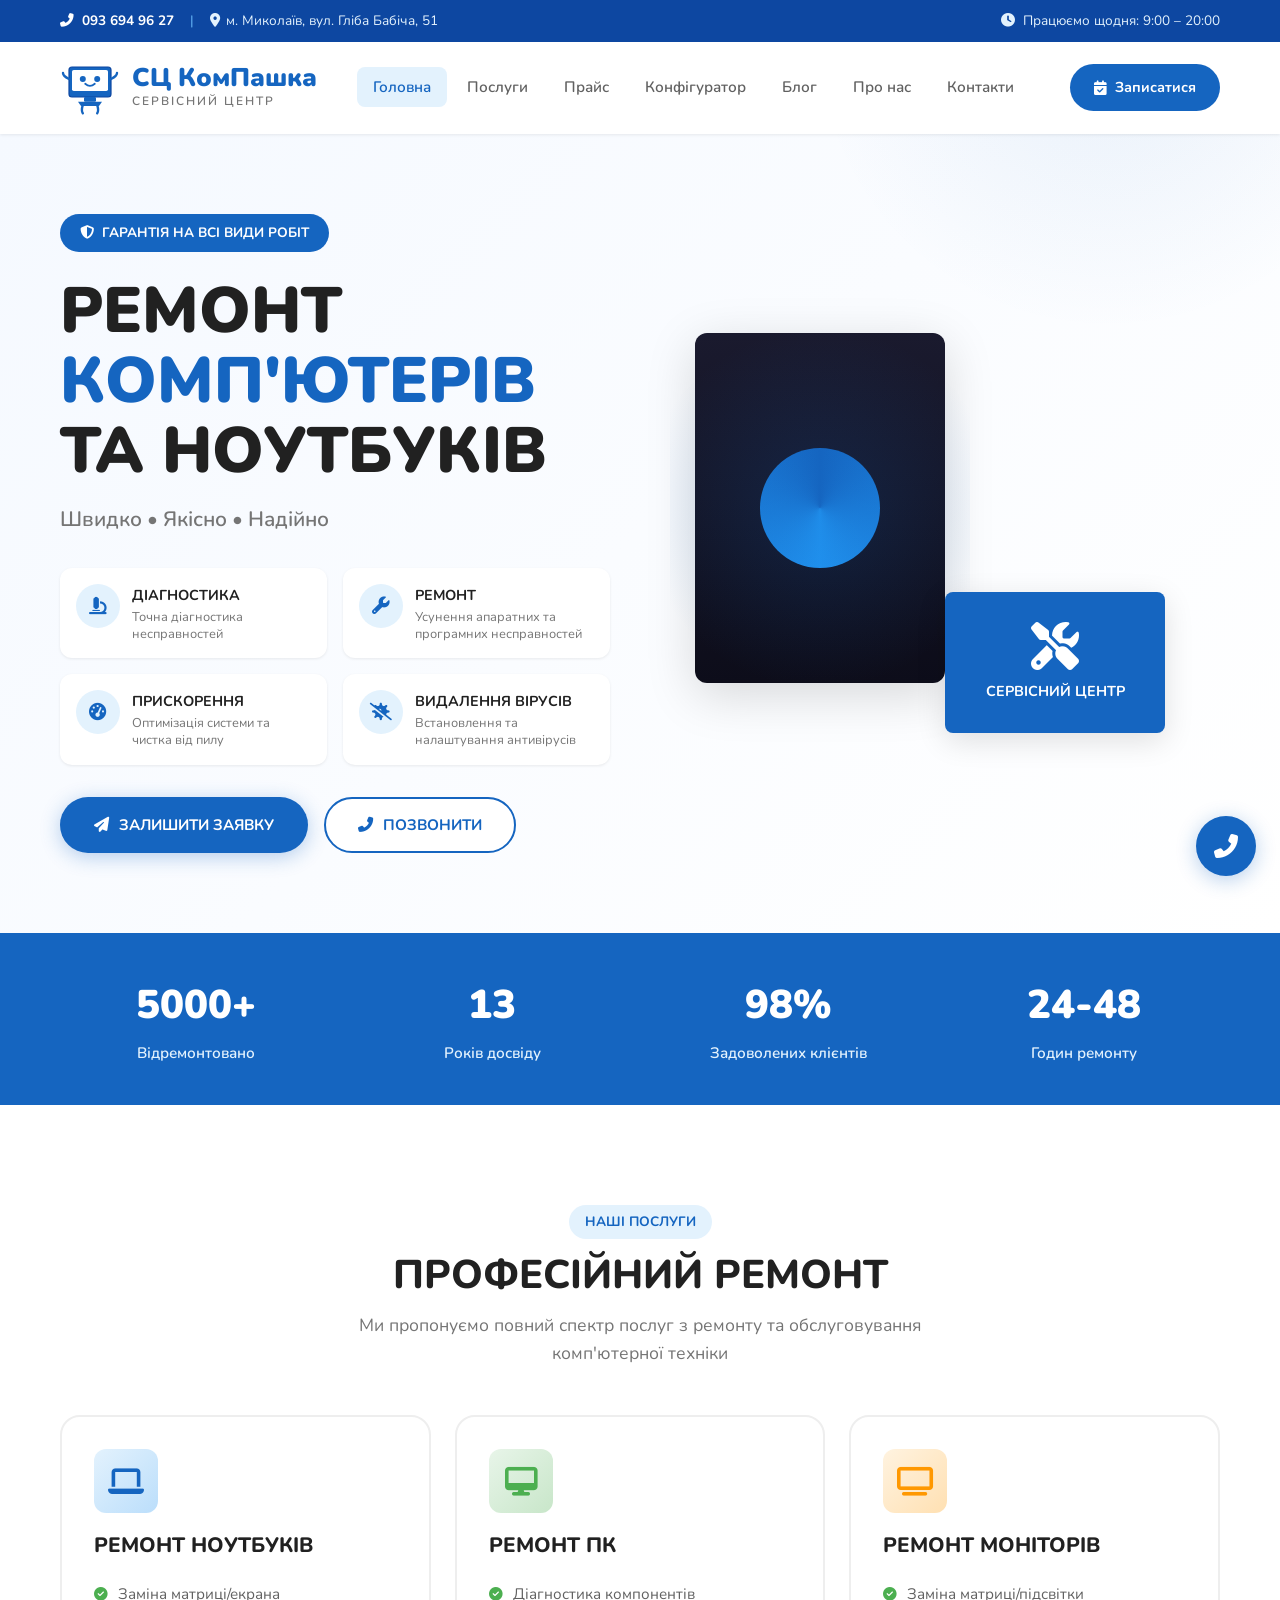
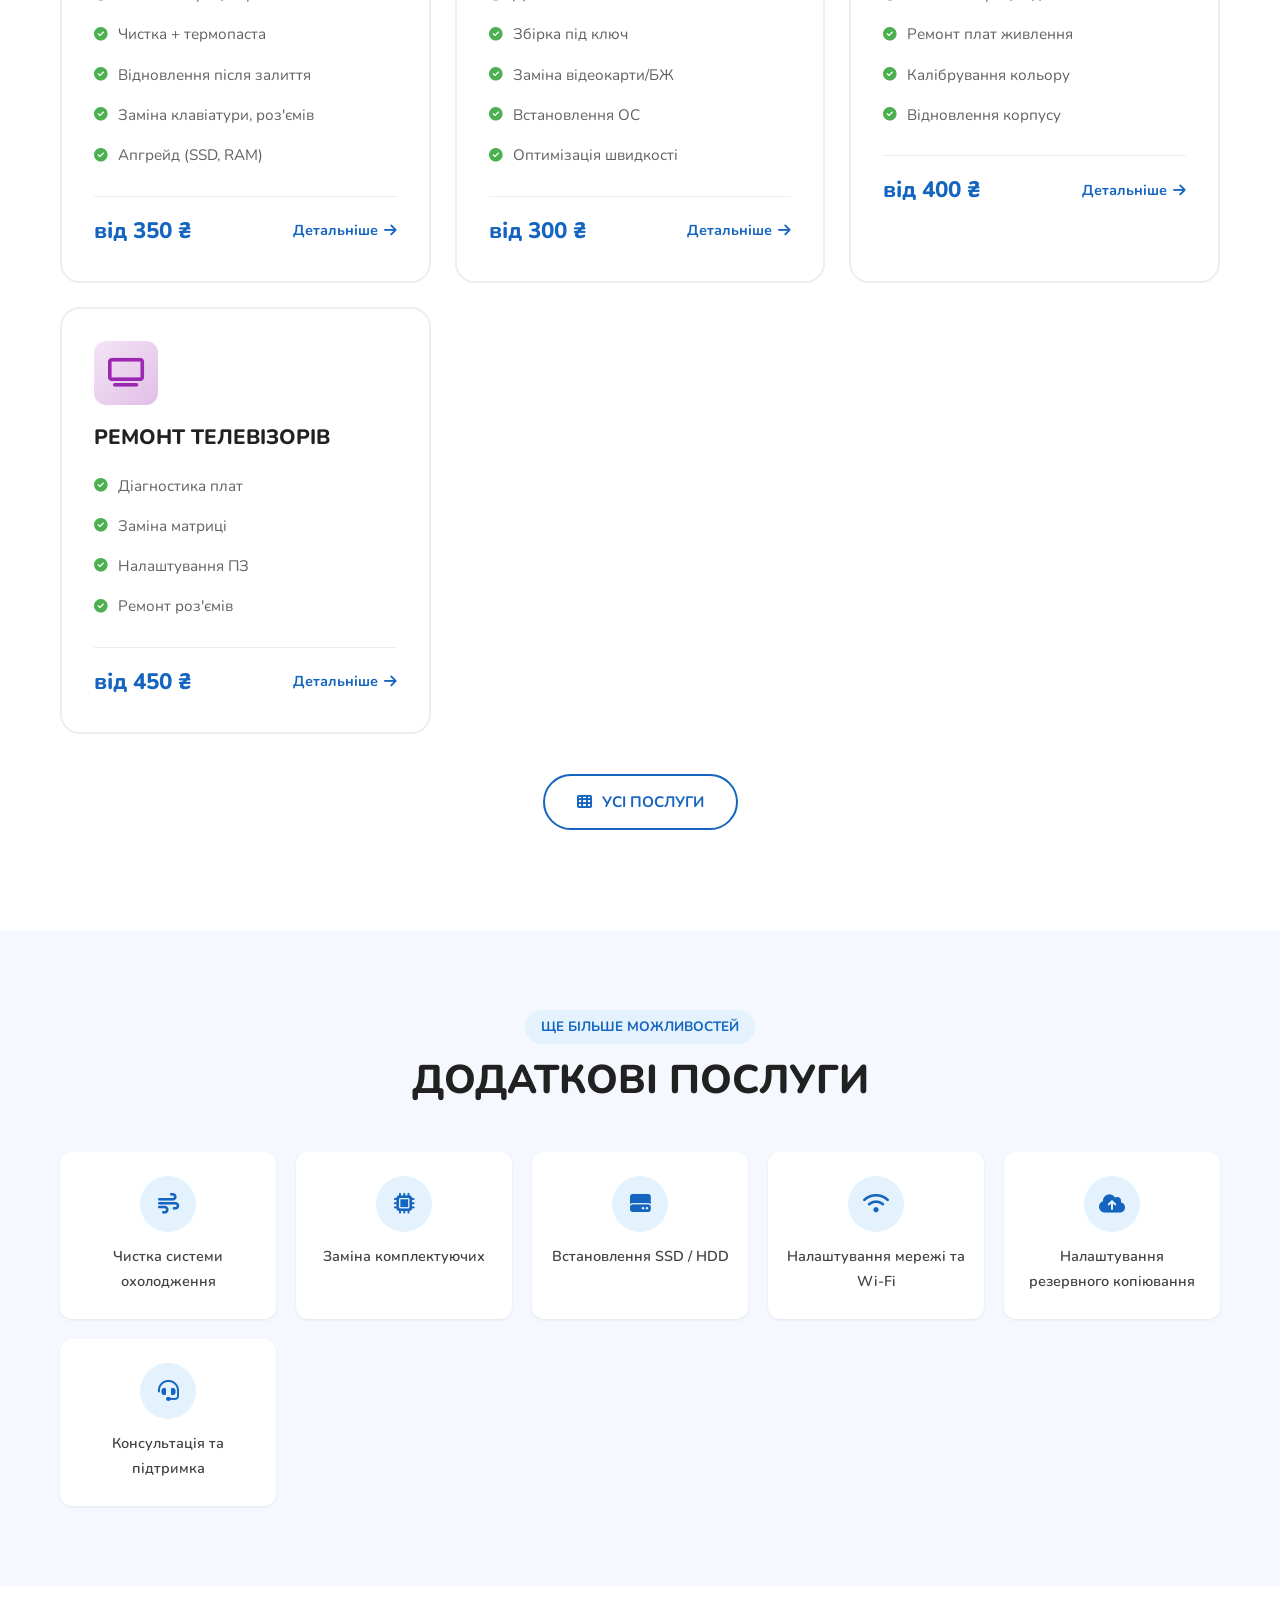
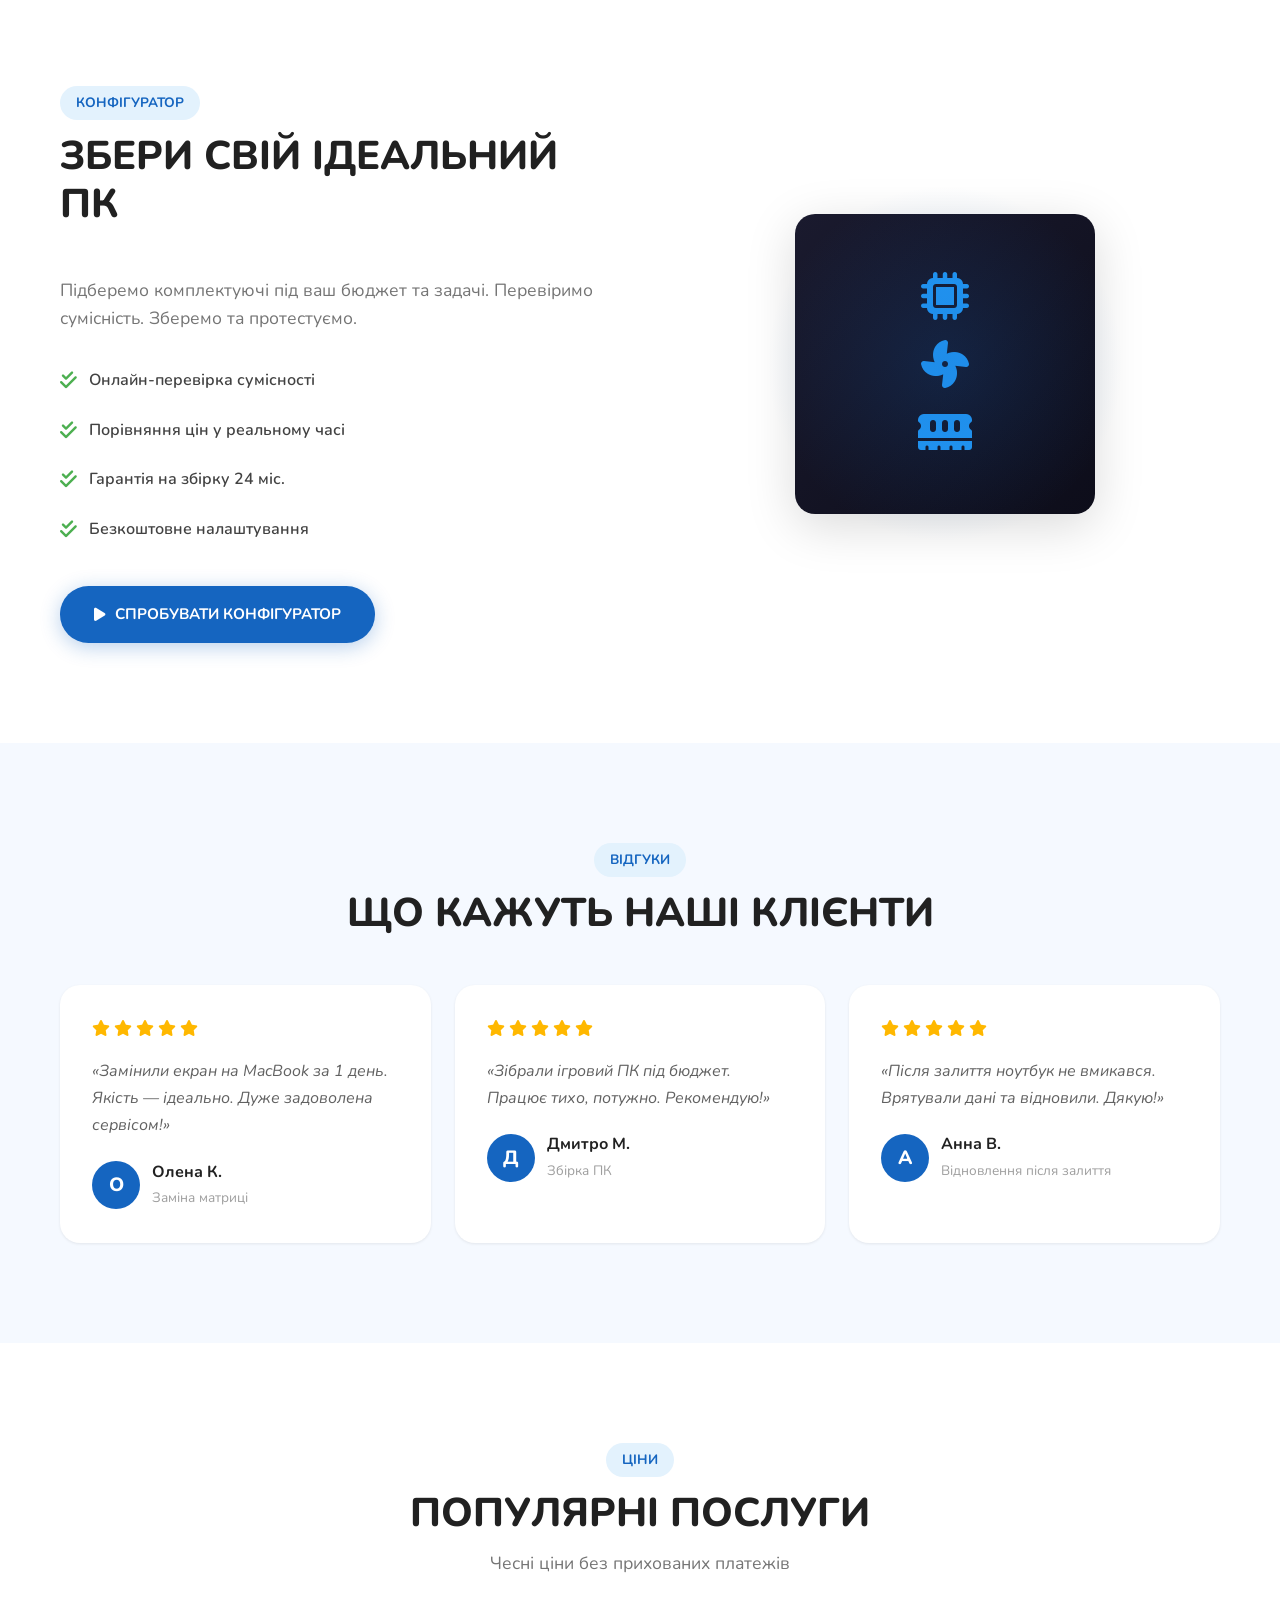
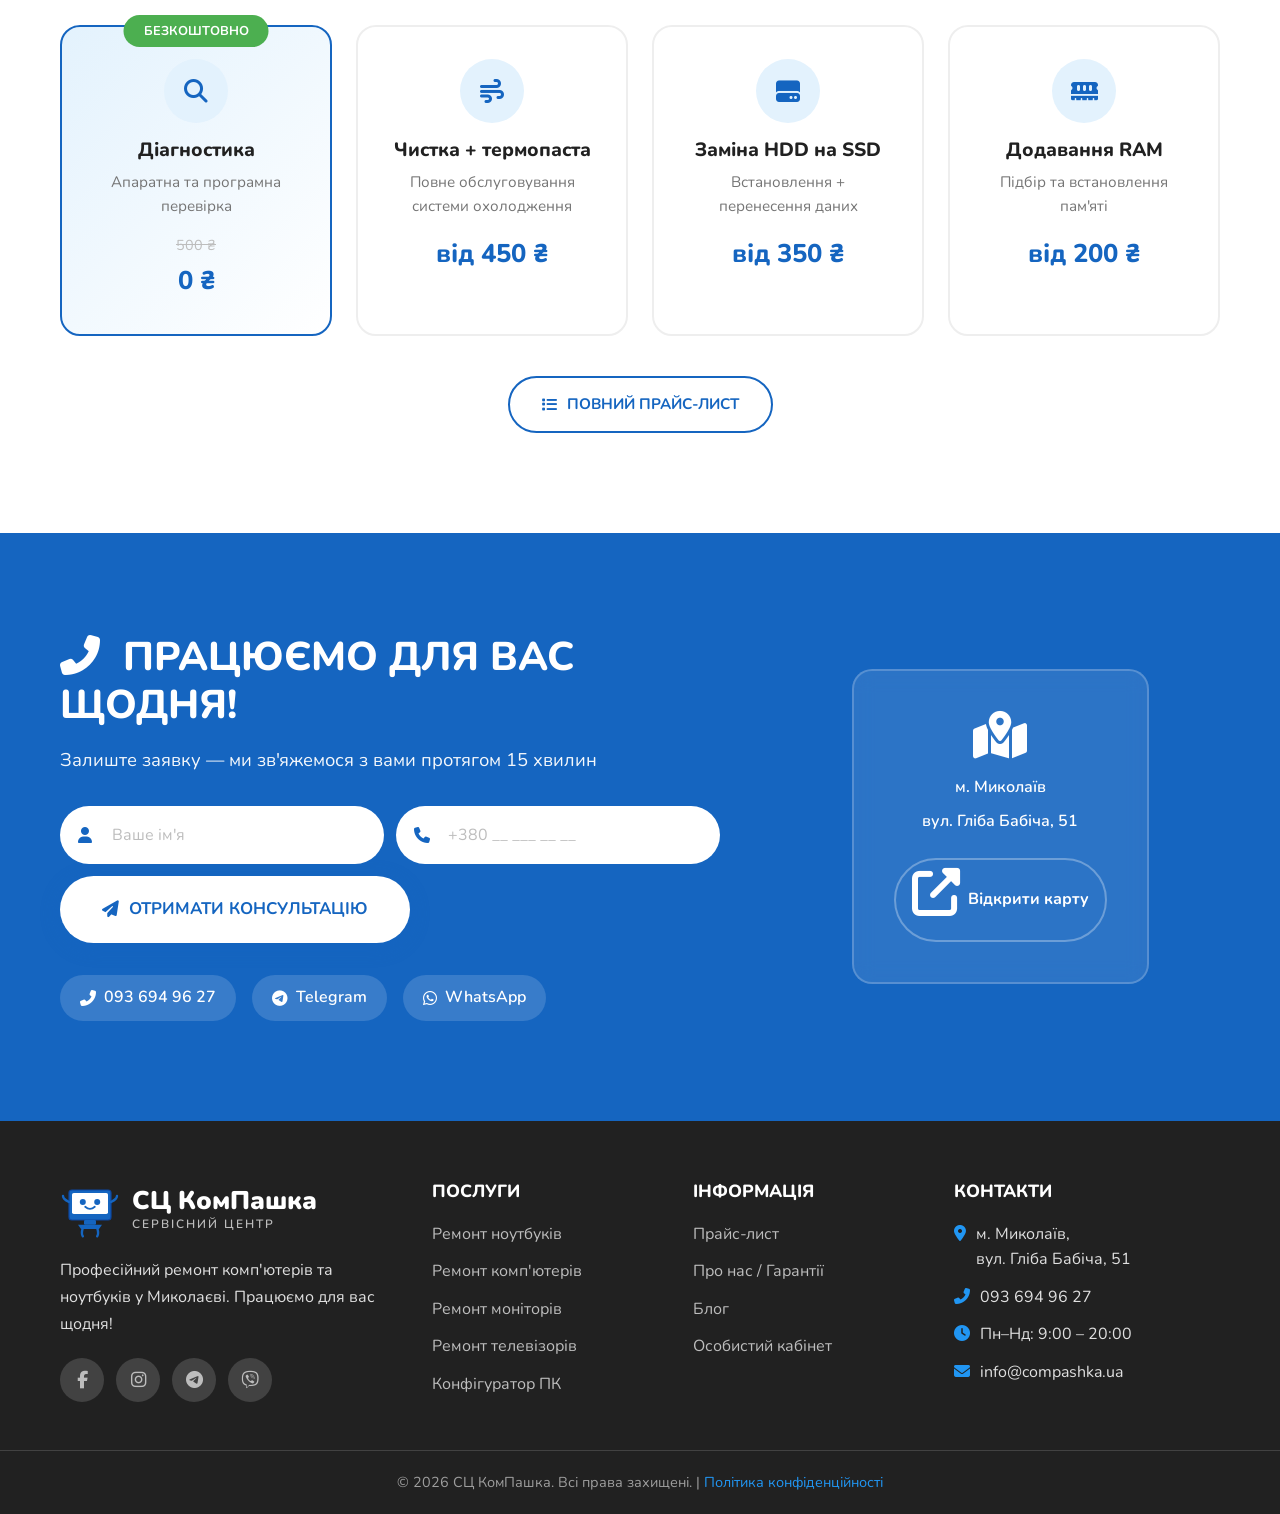
==== commit 6e54dfe3: "fix: update files" ====
--- a/index.html
+++ b/index.html
@@ -36,7 +36,7 @@
     
     <div class="header__main">
       <div class="container header__inner">
-        <a href="/" class="logo">
+        <a href="index.html" class="logo">
           <div class="logo__icon">
             <!-- SVG Logo: Дружній монітор -->
             <svg viewBox="0 0 100 100" xmlns="http://www.w3.org/2000/svg">
@@ -70,14 +70,15 @@
           <ul class="nav__list">
             <li><a href="index.html" class="nav__link nav__link--active">Головна</a></li>
             <li><a href="services.html" class="nav__link">Послуги</a></li>
-            <li><a href="/uk/prices" class="nav__link">Прайс</a></li>
-            <li><a href="/uk/pc-builder" class="nav__link">Конфігуратор</a></li>
-            <li><a href="/uk/blog" class="nav__link">Блог</a></li>
-            <li><a href="/uk/about" class="nav__link">Про нас</a></li>
+            <li><a href="prices.html" class="nav__link">Прайс</a></li>
+            <li><a href="pc-builder.html" class="nav__link">Конфігуратор</a></li>
+            <li><a href="blog.html" class="nav__link">Блог</a></li>
+            <li><a href="about.html" class="nav__link">Про нас</a></li>
+            <li><a href="contact.html" class="nav__link">Контакти</a></li>
           </ul>
         </nav>
 
-        <a href="/uk/contact" class="header__cta">
+        <a href="contact.html" class="header__cta">
           <i class="fas fa-calendar-check"></i>
           <span>Записатися</span>
         </a>
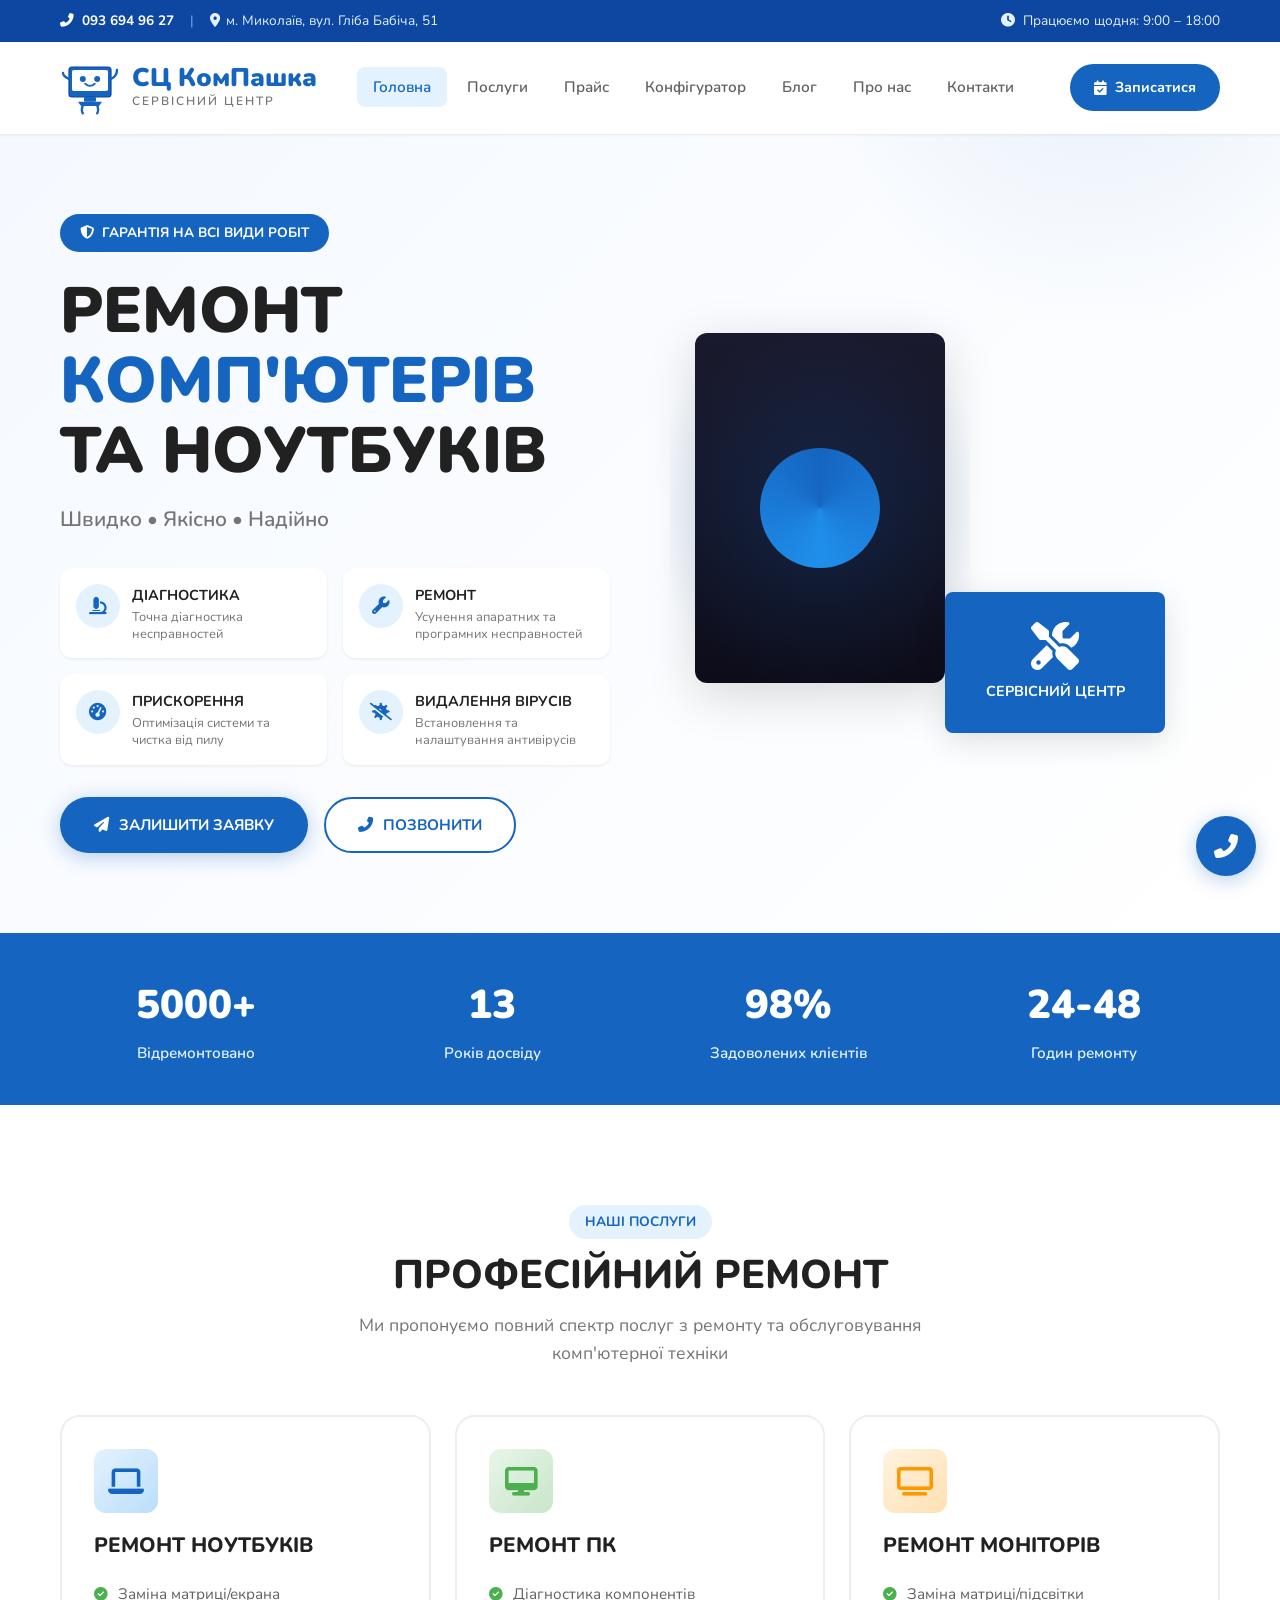
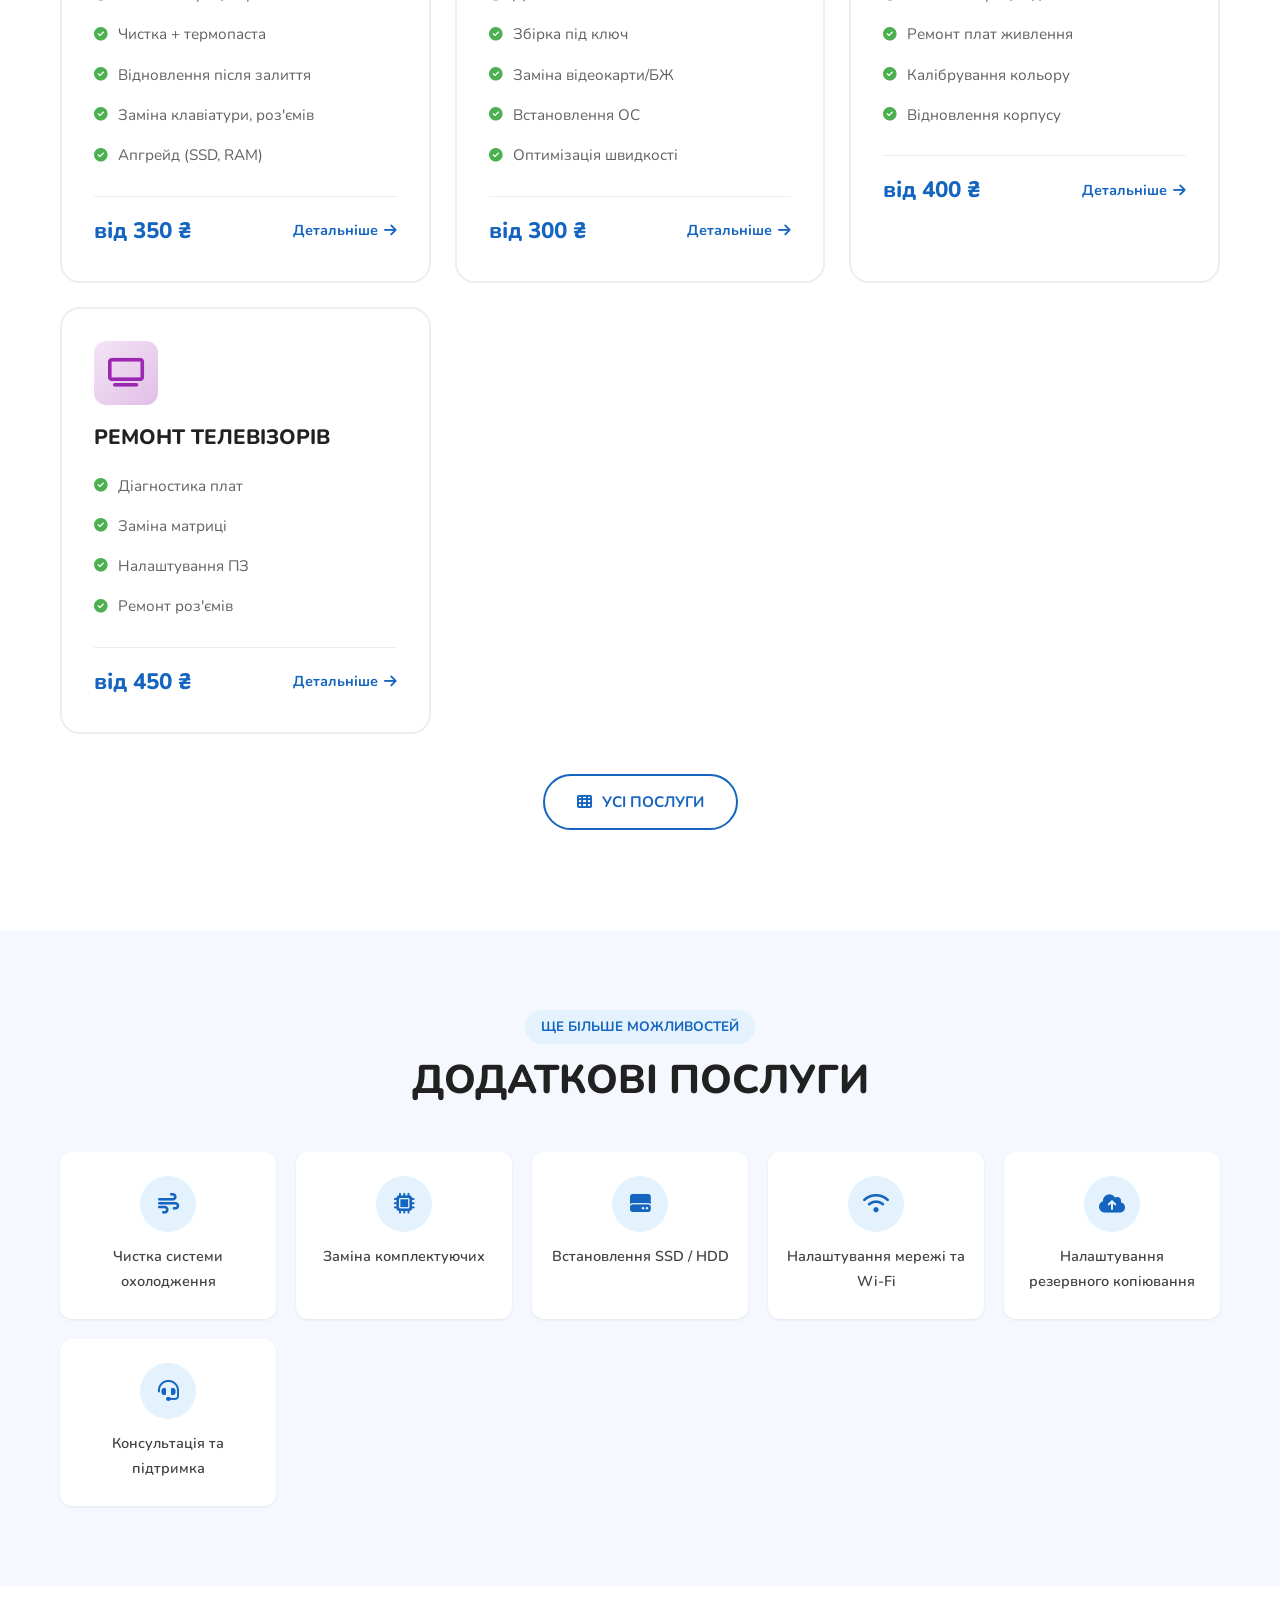
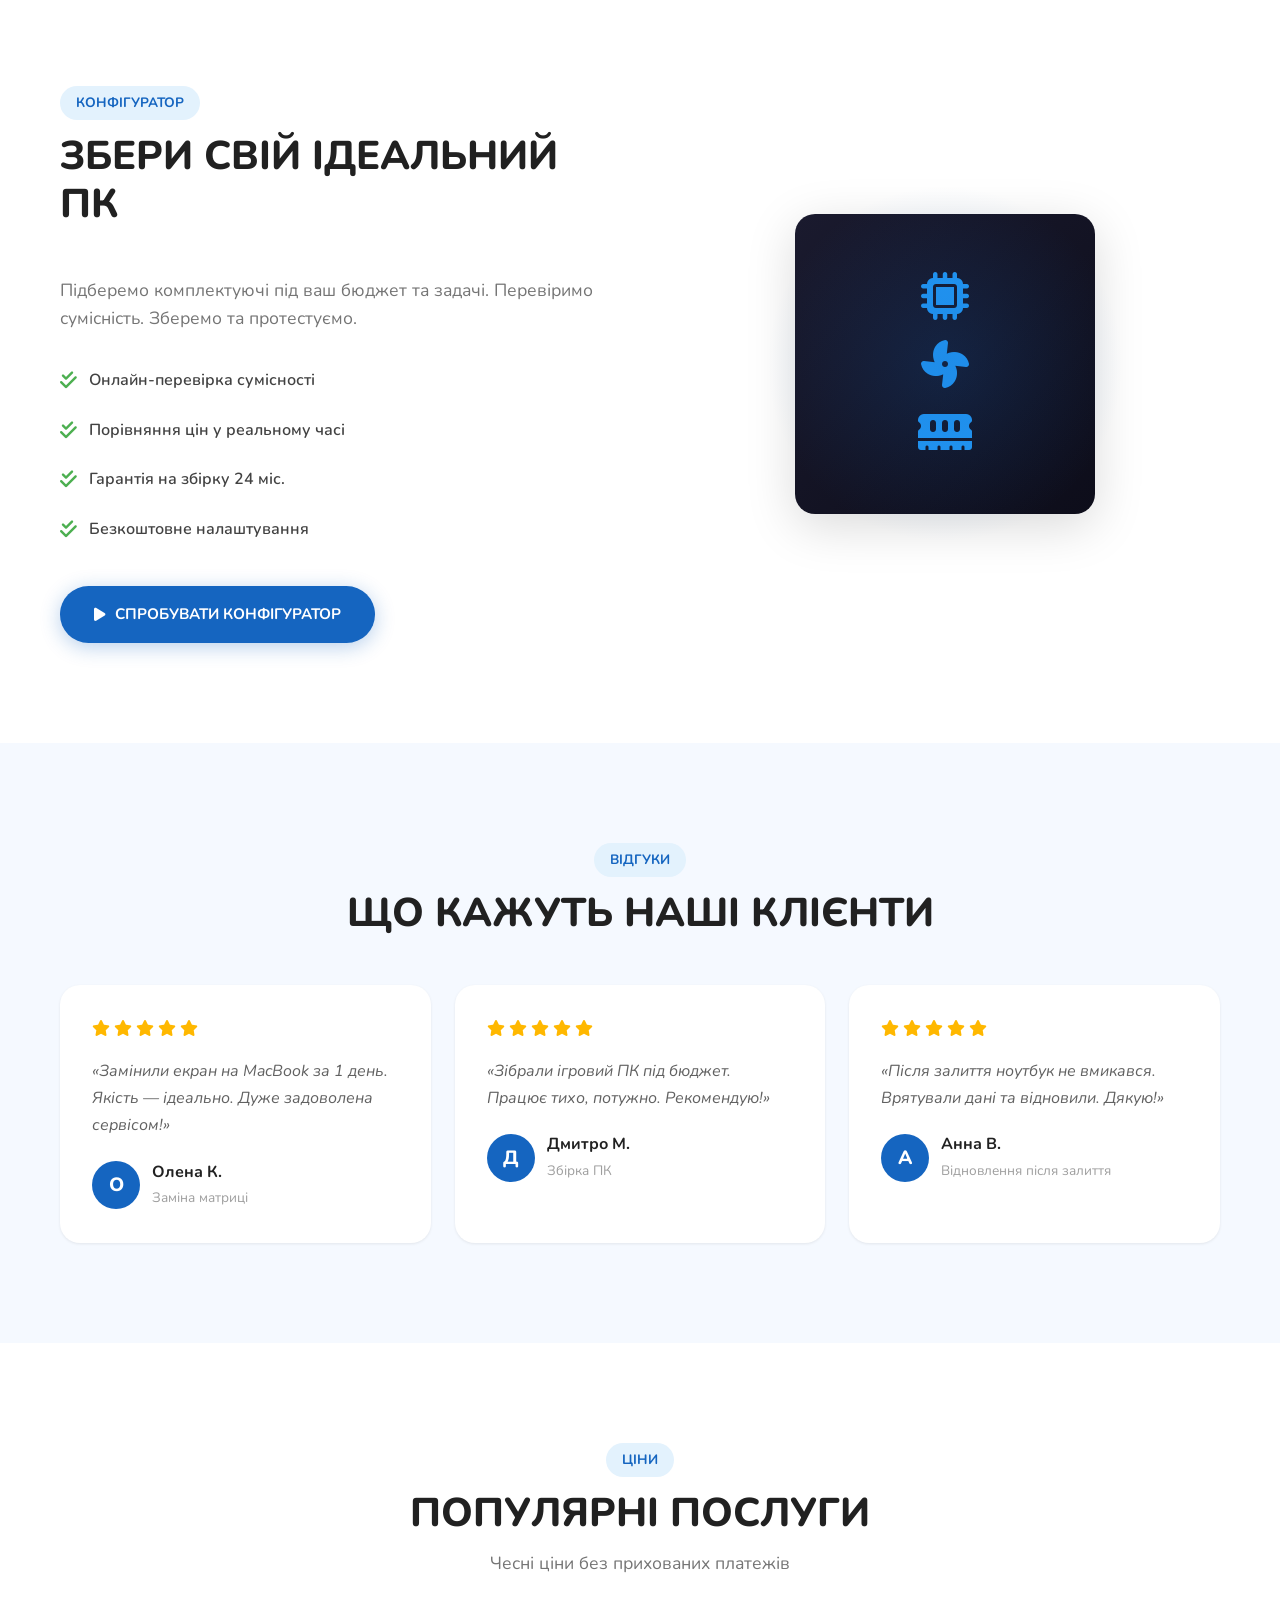
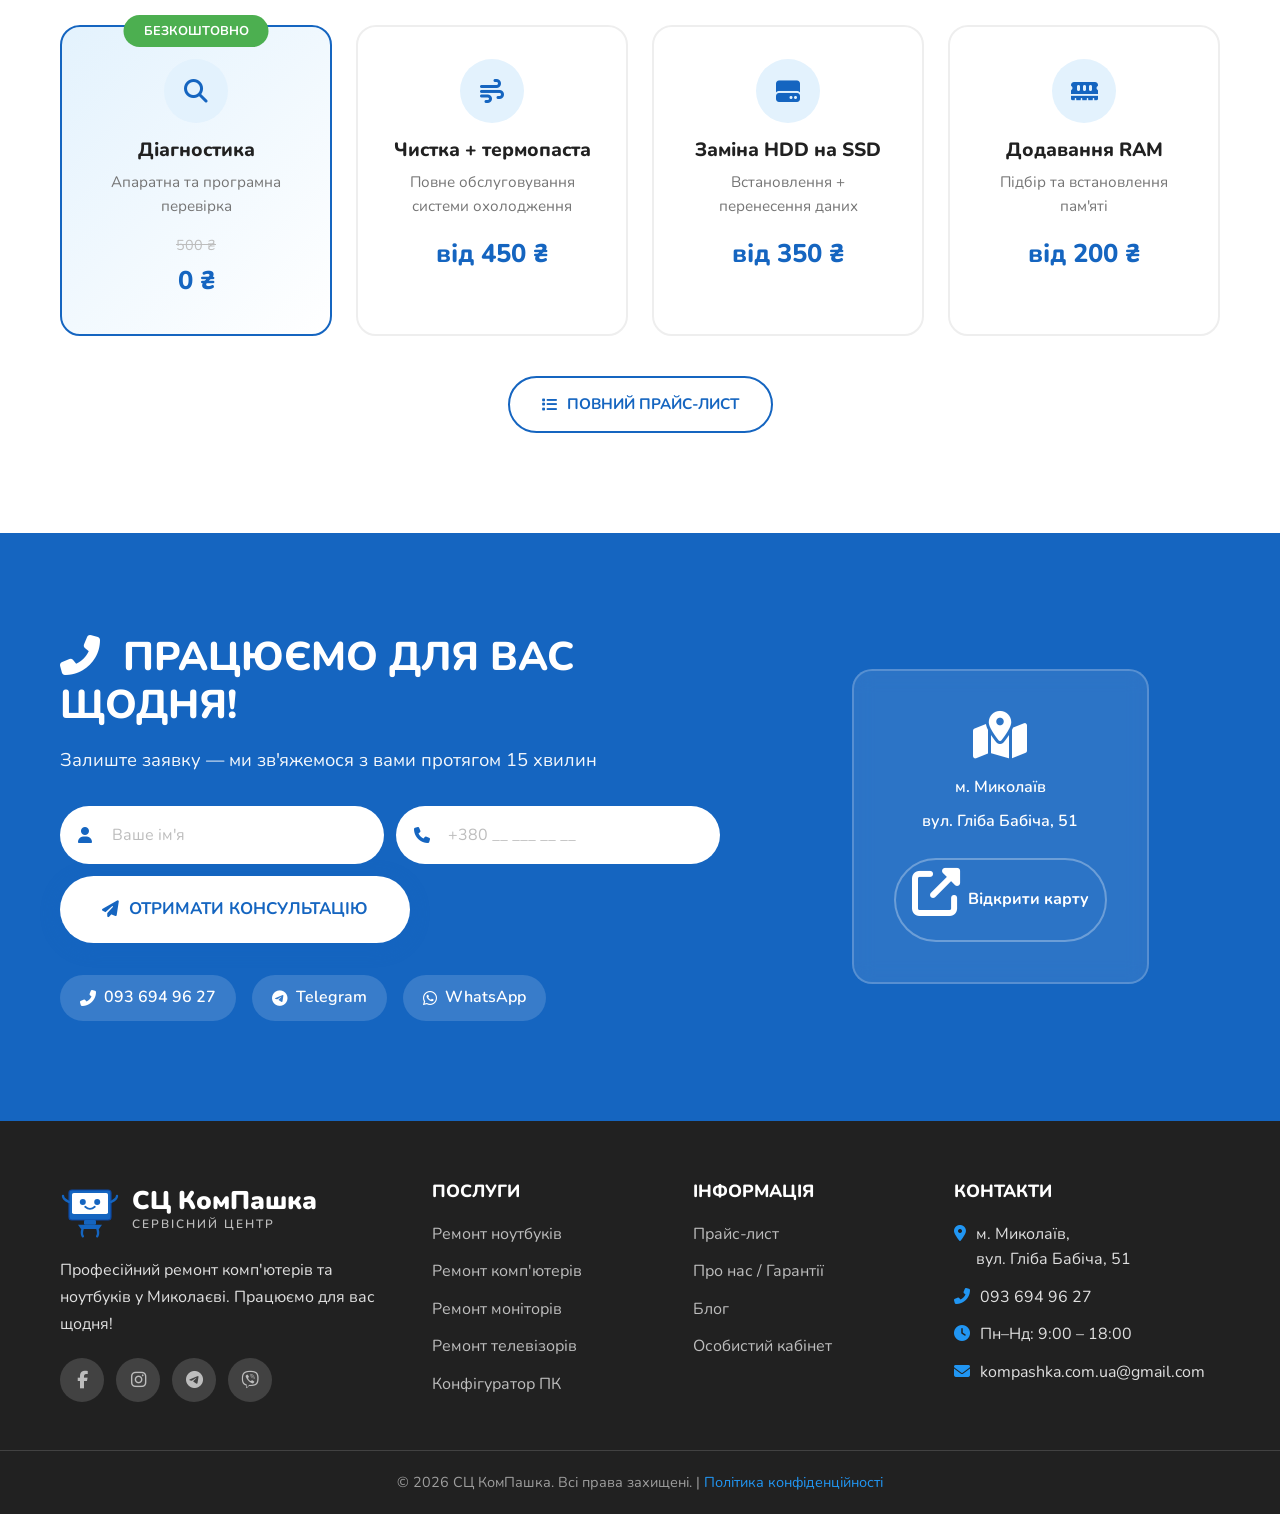
==== commit fea33cfc: "fix: manual update" ====
--- a/index.html
+++ b/index.html
@@ -29,7 +29,7 @@
         </div>
         <div class="header__schedule">
           <i class="fas fa-clock"></i>
-          Працюємо щодня: 9:00 – 20:00
+          Працюємо щодня: 9:00 – 18:00
         </div>
       </div>
     </div>
@@ -38,27 +38,35 @@
       <div class="container header__inner">
         <a href="index.html" class="logo">
           <div class="logo__icon">
-            <!-- SVG Logo: Дружній монітор -->
-            <svg viewBox="0 0 100 100" xmlns="http://www.w3.org/2000/svg">
-              <!-- Monitor body -->
-              <rect x="15" y="15" width="70" height="50" rx="5" fill="#1565C0" stroke="#0D47A1" stroke-width="2"/>
-              <!-- Screen -->
-              <rect x="20" y="20" width="60" height="35" rx="3" fill="#FFFFFF"/>
-              <!-- Eyes -->
-              <circle cx="38" cy="35" r="5" fill="#1565C0"/>
-              <circle cx="62" cy="35" r="5" fill="#1565C0"/>
-              <!-- Smile -->
-              <path d="M 42 43 Q 50 50 58 43" stroke="#1565C0" stroke-width="3" fill="none" stroke-linecap="round"/>
-              <!-- Stand -->
-              <rect x="40" y="65" width="20" height="8" rx="2" fill="#1565C0"/>
-              <path d="M 30 73 L 70 73 L 65 80 L 35 80 Z" fill="#1565C0"/>
-              <!-- Arms -->
-              <path d="M 15 35 Q 5 30 5 25" stroke="#1565C0" stroke-width="4" fill="none" stroke-linecap="round"/>
-              <path d="M 85 35 Q 95 30 95 25" stroke="#1565C0" stroke-width="4" fill="none" stroke-linecap="round"/>
-              <!-- Legs -->
-              <path d="M 38 78 Q 35 88 38 92" stroke="#1565C0" stroke-width="4" fill="none" stroke-linecap="round"/>
-              <path d="M 62 78 Q 65 88 62 92" stroke="#1565C0" stroke-width="4" fill="none" stroke-linecap="round"/>
-            </svg>
+    <svg viewBox="0 0 100 100" xmlns="http://www.w3.org/2000/svg">
+  <!-- Корпус монітора -->
+  <rect x="15" y="15" width="70" height="50" rx="5" fill="#1565C0" stroke="#0D47A1" stroke-width="2"/>
+  <!-- Екран -->
+  <rect x="20" y="20" width="60" height="35" rx="3" fill="#FFFFFF"/>
+  
+  <!-- 👁️ ОЧІ (з класом для моргання) -->
+  <g class="logo-eyes">
+    <circle cx="38" cy="35" r="5" fill="#1565C0"/>
+    <circle cx="62" cy="35" r="5" fill="#1565C0"/>
+  </g>
+  
+  <!-- Посмішка -->
+  <path d="M 42 43 Q 50 50 58 43" stroke="#1565C0" stroke-width="3" fill="none" stroke-linecap="round"/>
+  
+  <!-- Підставка -->
+  <rect x="40" y="65" width="20" height="8" rx="2" fill="#1565C0"/>
+  <path d="M 30 73 L 70 73 L 65 80 L 35 80 Z" fill="#1565C0"/>
+  
+  <!-- Ніжки -->
+  <path d="M 38 78 Q 35 88 38 92" stroke="#1565C0" stroke-width="4" fill="none" stroke-linecap="round"/>
+  <path d="M 62 78 Q 65 88 62 92" stroke="#1565C0" stroke-width="4" fill="none" stroke-linecap="round"/>
+  
+  <!-- Ліва рука (спокійна) -->
+  <path d="M 15 35 Q 5 30 5 25" stroke="#1565C0" stroke-width="4" fill="none" stroke-linecap="round"/>
+  
+  <!-- Права рука (махає) -->
+  <path class="logo-arm-wave" d="M 85 35 Q 95 30 95 20" stroke="#1565C0" stroke-width="4" fill="none" stroke-linecap="round"/>
+</svg>
           </div>
           <div class="logo__text">
             <span class="logo__name">СЦ КомПашка</span>
@@ -625,17 +633,17 @@
           <li><a href="/uk/services/desktops">Ремонт комп'ютерів</a></li>
           <li><a href="/uk/services/monitors">Ремонт моніторів</a></li>
           <li><a href="/uk/services/tvs">Ремонт телевізорів</a></li>
-          <li><a href="/uk/pc-builder">Конфігуратор ПК</a></li>
+          <li><a href="pc-builder.html">Конфігуратор ПК</a></li>
         </ul>
       </div>
       
       <div class="footer__col">
         <h4>ІНФОРМАЦІЯ</h4>
         <ul>
-          <li><a href="/uk/prices">Прайс-лист</a></li>
-          <li><a href="/uk/about">Про нас / Гарантії</a></li>
-          <li><a href="/uk/blog">Блог</a></li>
-          <li><a href="/uk/account">Особистий кабінет</a></li>
+          <li><a href="prices.html">Прайс-лист</a></li>
+          <li><a href="about.html">Про нас / Гарантії</a></li>
+          <li><a href="blog.html">Блог</a></li>
+          <li><a href="index.html">Особистий кабінет</a></li>
         </ul>
       </div>
       
@@ -653,11 +661,11 @@
           </p>
           <p>
             <i class="fas fa-clock"></i>
-            Пн–Нд: 9:00 – 20:00
+            Пн–Нд: 9:00 – 18:00
           </p>
           <p>
             <i class="fas fa-envelope"></i>
-            <a href="mailto:info@compashka.ua">info@compashka.ua</a>
+            <a href="mailto:kompashka.com.ua@gmail.com">kompashka.com.ua@gmail.com</a>
           </p>
         </address>
       </div>
--- a/css/style.css
+++ b/css/style.css
@@ -208,28 +208,61 @@
   gap: 20px;
 }
 
-/* ===== LOGO ===== */
+/* ===== LOGO & ANIMATIONS ===== */
 .logo {
   display: flex;
   align-items: center;
   gap: 12px;
+  text-decoration: none;
+  position: relative;
 }
 
 .logo__icon {
   width: 60px;
   height: 60px;
+  transition: transform 0.4s cubic-bezier(0.34, 1.56, 0.64, 1);
+  /* М'яке "дихання" з підсвіткою */
+  animation: logo-breathe 3s ease-in-out infinite;
+}
+
+/* Ефект при наведенні на весь логотип */
+.logo:hover .logo__icon {
+  transform: scale(1.12) rotate(-6deg);
+  animation: none; /* Зупиняємо дихання, щоб не конфліктувало з hover */
+  filter: drop-shadow(0 6px 14px rgba(21, 101, 192, 0.45));
+}
+
+/* Текст трохи зсувається вбік для динаміки */
+.logo__text {
+  display: flex;
+  flex-direction: column;
+  transition: transform 0.3s ease;
+}
+.logo:hover .logo__text {
+  transform: translateX(4px);
+}
+
+/* Анімація "дихання" (постійна легка підсвітка) */
+@keyframes logo-breathe {
+  0%, 100% {
+    filter: drop-shadow(0 0 2px rgba(21, 101, 192, 0.3));
+  }
+  50% {
+    filter: drop-shadow(0 0 8px rgba(21, 101, 192, 0.65));
+  }
+}
+
+/* Ефект кліку (натискання) */
+.logo:active .logo__icon {
+  transform: scale(0.95) rotate(0deg);
+  transition-duration: 0.1s;
 }
 
 .logo__icon svg {
   width: 100%;
   height: 100%;
 }
-
-.logo__text {
-  display: flex;
-  flex-direction: column;
-}
-
+.logo__text { display: flex; flex-direction: column; }
 .logo__name {
   font-family: 'Nunito', sans-serif;
   font-size: 1.6rem;
@@ -237,7 +270,6 @@
   color: var(--blue-primary);
   line-height: 1.1;
 }
-
 .logo__sub {
   font-size: 0.75rem;
   font-weight: 600;
@@ -1432,7 +1464,32 @@
     height: 56px;
   }
 }
-
+/* 👁️ Анімація моргання очей */
+@keyframes logo-blink {
+  0%, 93%, 100% { transform: scaleY(1); }
+  96% { transform: scaleY(0.1); } /* Швидке заплющування */
+}
+
+.logo-eyes {
+  /* Центр анімації — середина екрану монітора */
+  transform-origin: 50px 35px;
+  animation: logo-blink 4.5s infinite ease-in-out;
+}
+
+/* 👋 Анімація махання правою рукою */
+@keyframes logo-wave {
+  0%, 100% { transform: rotate(0deg); }
+  20%      { transform: rotate(18deg); }
+  40%      { transform: rotate(-6deg); }
+  60%      { transform: rotate(12deg); }
+  80%      { transform: rotate(-3deg); }
+}
+
+.logo-arm-wave {
+  /* Точка обертання — "плече" (початок шляху руки) */
+  transform-origin: 85px 35px;
+  animation: logo-wave 2.8s ease-in-out infinite;
+}
 /* ===== REDUCED MOTION ===== */
 @media (prefers-reduced-motion: reduce) {
   *, *::before, *::after {
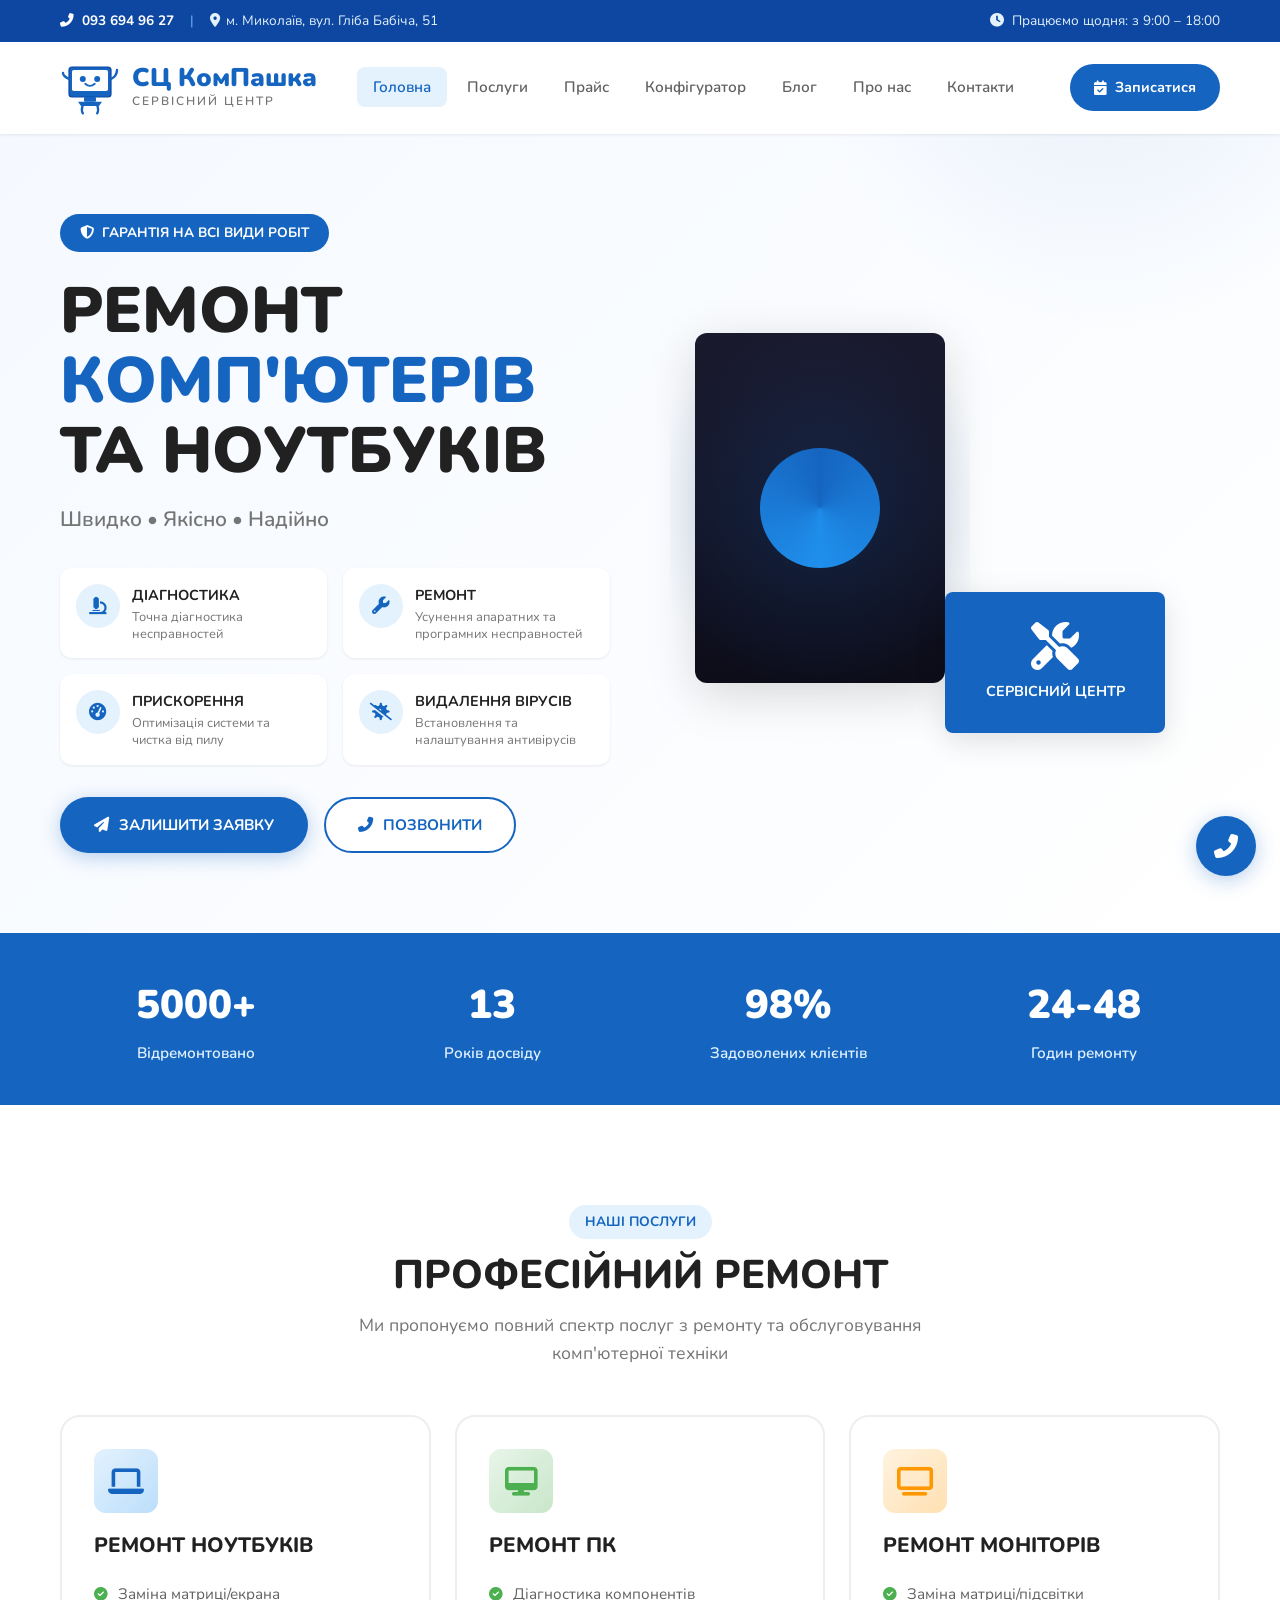
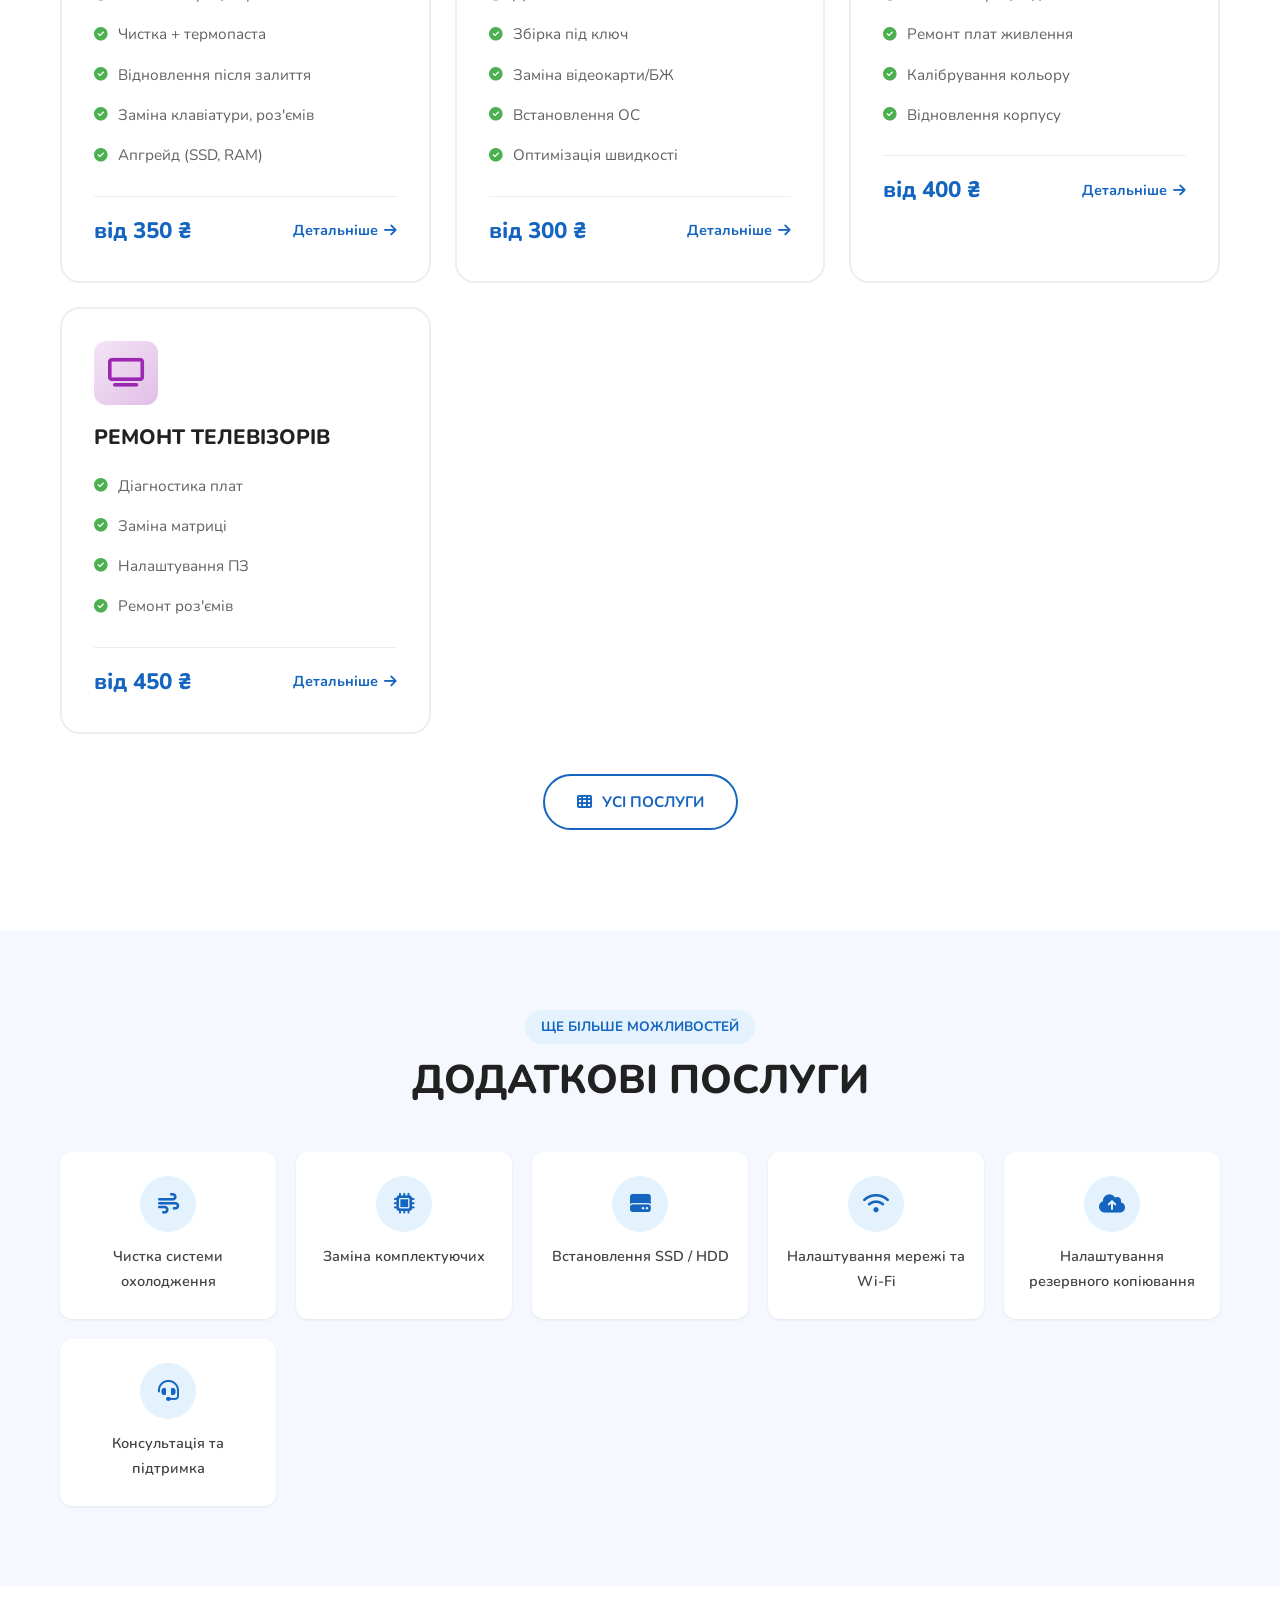
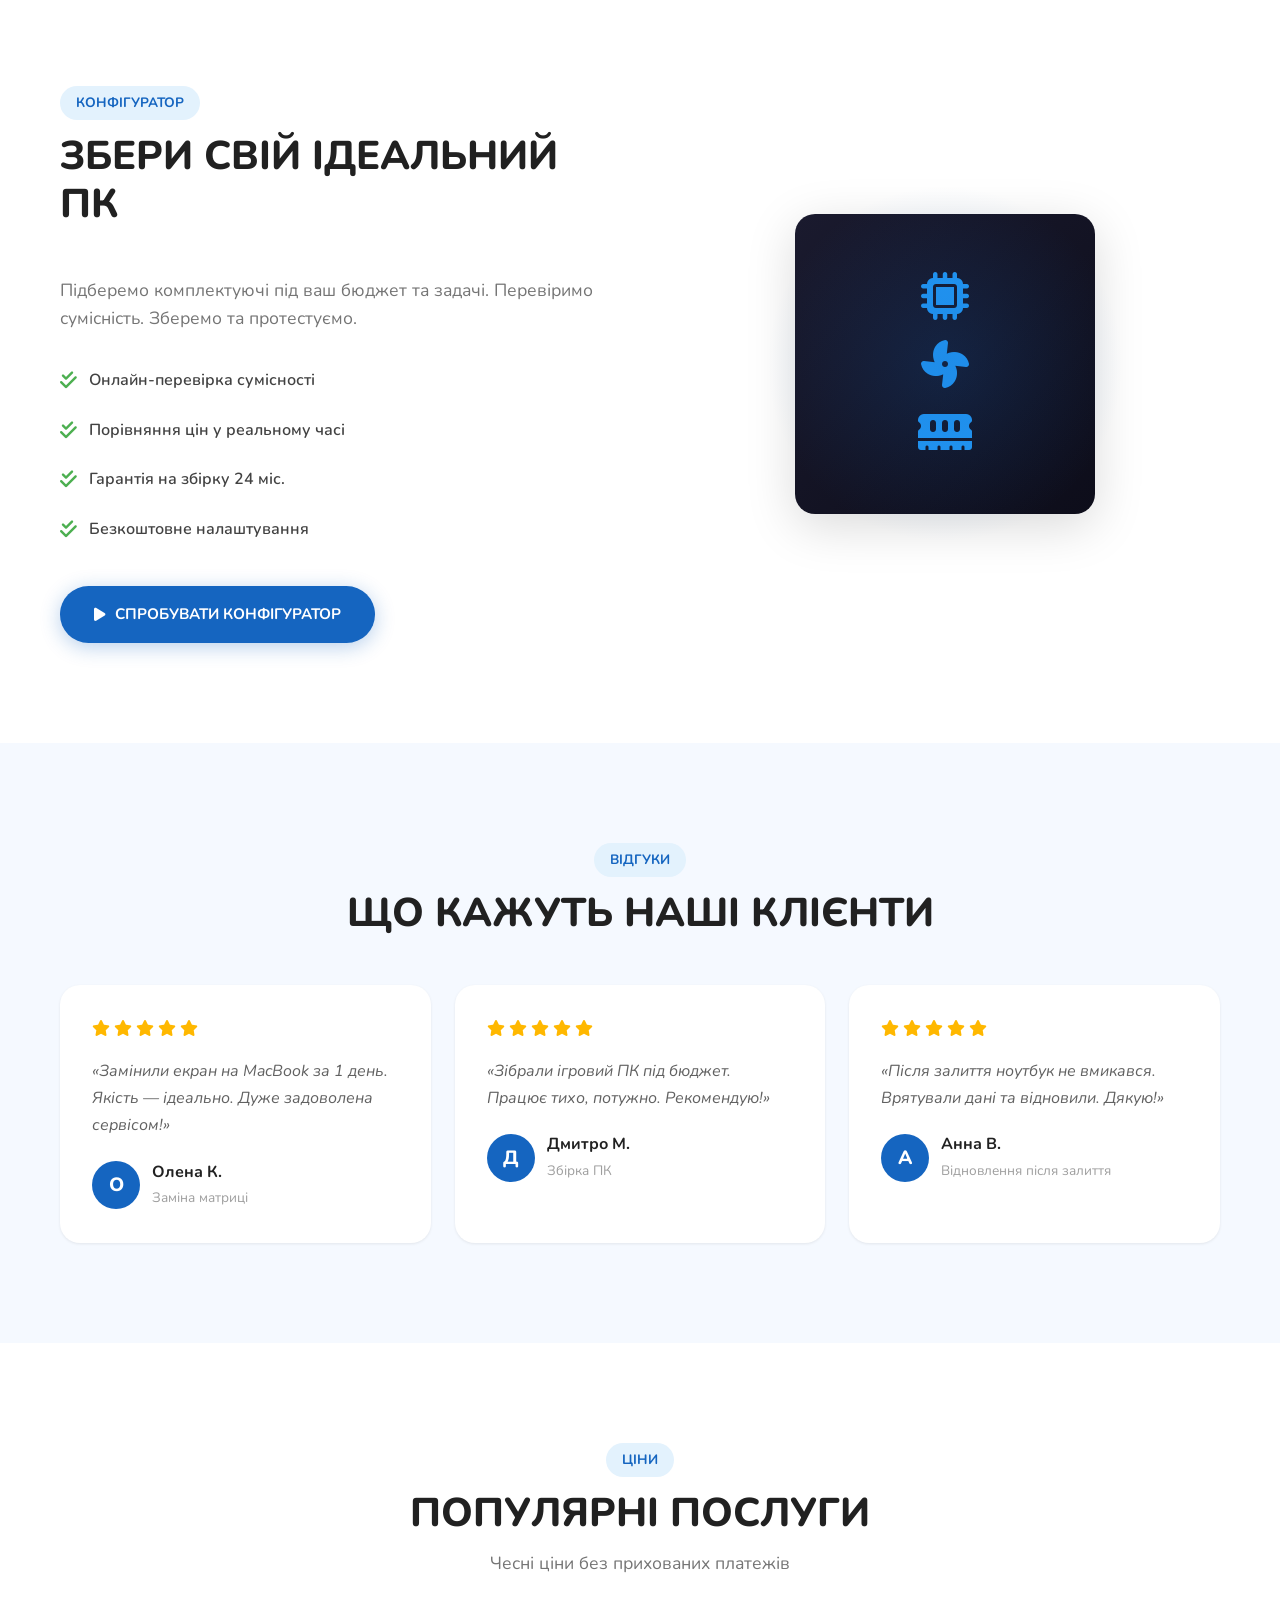
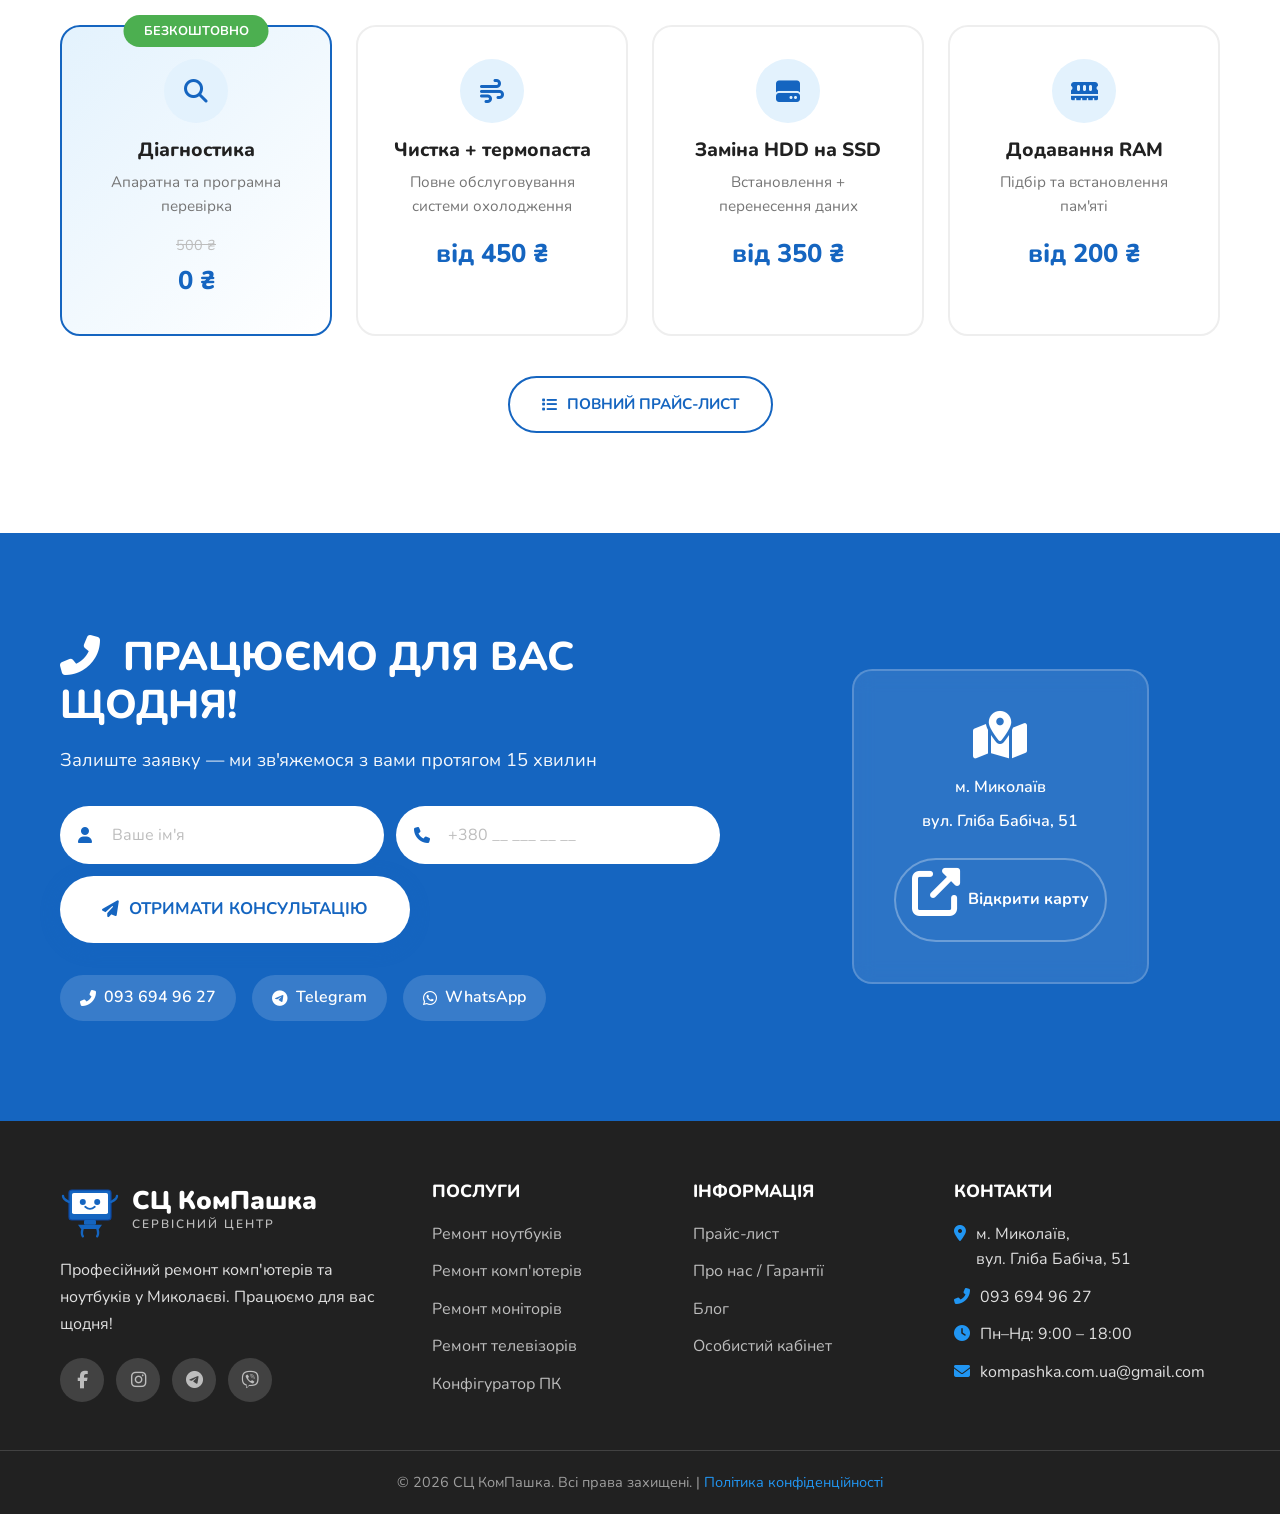
==== commit 1bf9b428: "fix: manual update" ====
--- a/index.html
+++ b/index.html
@@ -29,7 +29,7 @@
         </div>
         <div class="header__schedule">
           <i class="fas fa-clock"></i>
-          Працюємо щодня: 9:00 – 18:00
+          Працюємо щодня: з 9:00 – 18:00
         </div>
       </div>
     </div>
@@ -684,5 +684,7 @@
   </a>
 
   <script src="js/main.js"></script>
+
+ 
 </body>
 </html>
--- a/css/style.css
+++ b/css/style.css
@@ -1490,6 +1490,69 @@
   transform-origin: 85px 35px;
   animation: logo-wave 2.8s ease-in-out infinite;
 }
+
+/* ===== SCROLL TO TOP (Ліворуч, по центру, зі скляним ефектом) ===== */
+.scroll-top-btn {
+  position: fixed;
+  left: 250px;
+  top: 96%;
+  transform: translateY(-50%) translateX(-30px);
+  width: 44px;
+  height: 44px;
+  background: rgba(255, 255, 255, 0.85);
+  backdrop-filter: blur(10px);
+  -webkit-backdrop-filter: blur(10px);
+  border: 1px solid rgba(21, 101, 192, 0.15);
+  color: var(--blue-primary);
+  border-radius: 50%;
+  cursor: pointer;
+  font-size: 1.1rem;
+  display: flex;
+  align-items: center;
+  justify-content: center;
+  box-shadow: 0 4px 16px rgba(0,0,0,0.06);
+  z-index: 998;
+  opacity: 0;
+  visibility: hidden;
+  transition: all 0.4s cubic-bezier(0.4, 0, 0.2, 1);
+}
+
+/* Плавна поява */
+.scroll-top-btn.show {
+  opacity: 1;
+  visibility: visible;
+  transform: translateY(-50%) translateX(0);
+}
+
+/* Hover-ефект */
+.scroll-top-btn:hover {
+  background: var(--blue-primary);
+  color: #fff;
+  border-color: var(--blue-primary);
+  box-shadow: 0 6px 20px rgba(21, 101, 192, 0.35);
+  transform: translateY(-50%) scale(1.08);
+}
+
+/* Адаптив для мобільних (щоб не перекривати навігацію) */
+@media (max-width: 768px) {
+  .scroll-top-btn {
+    left: 12px;
+    top: auto;
+    bottom: 90px;
+    transform: translateX(-20px);
+    width: 40px;
+    height: 40px;
+    font-size: 1rem;
+  }
+  .scroll-top-btn.show {
+    transform: translateX(0);
+  }
+  .scroll-top-btn:hover {
+    transform: translateX(0) scale(1.08);
+  }
+}
+
+
 /* ===== REDUCED MOTION ===== */
 @media (prefers-reduced-motion: reduce) {
   *, *::before, *::after {
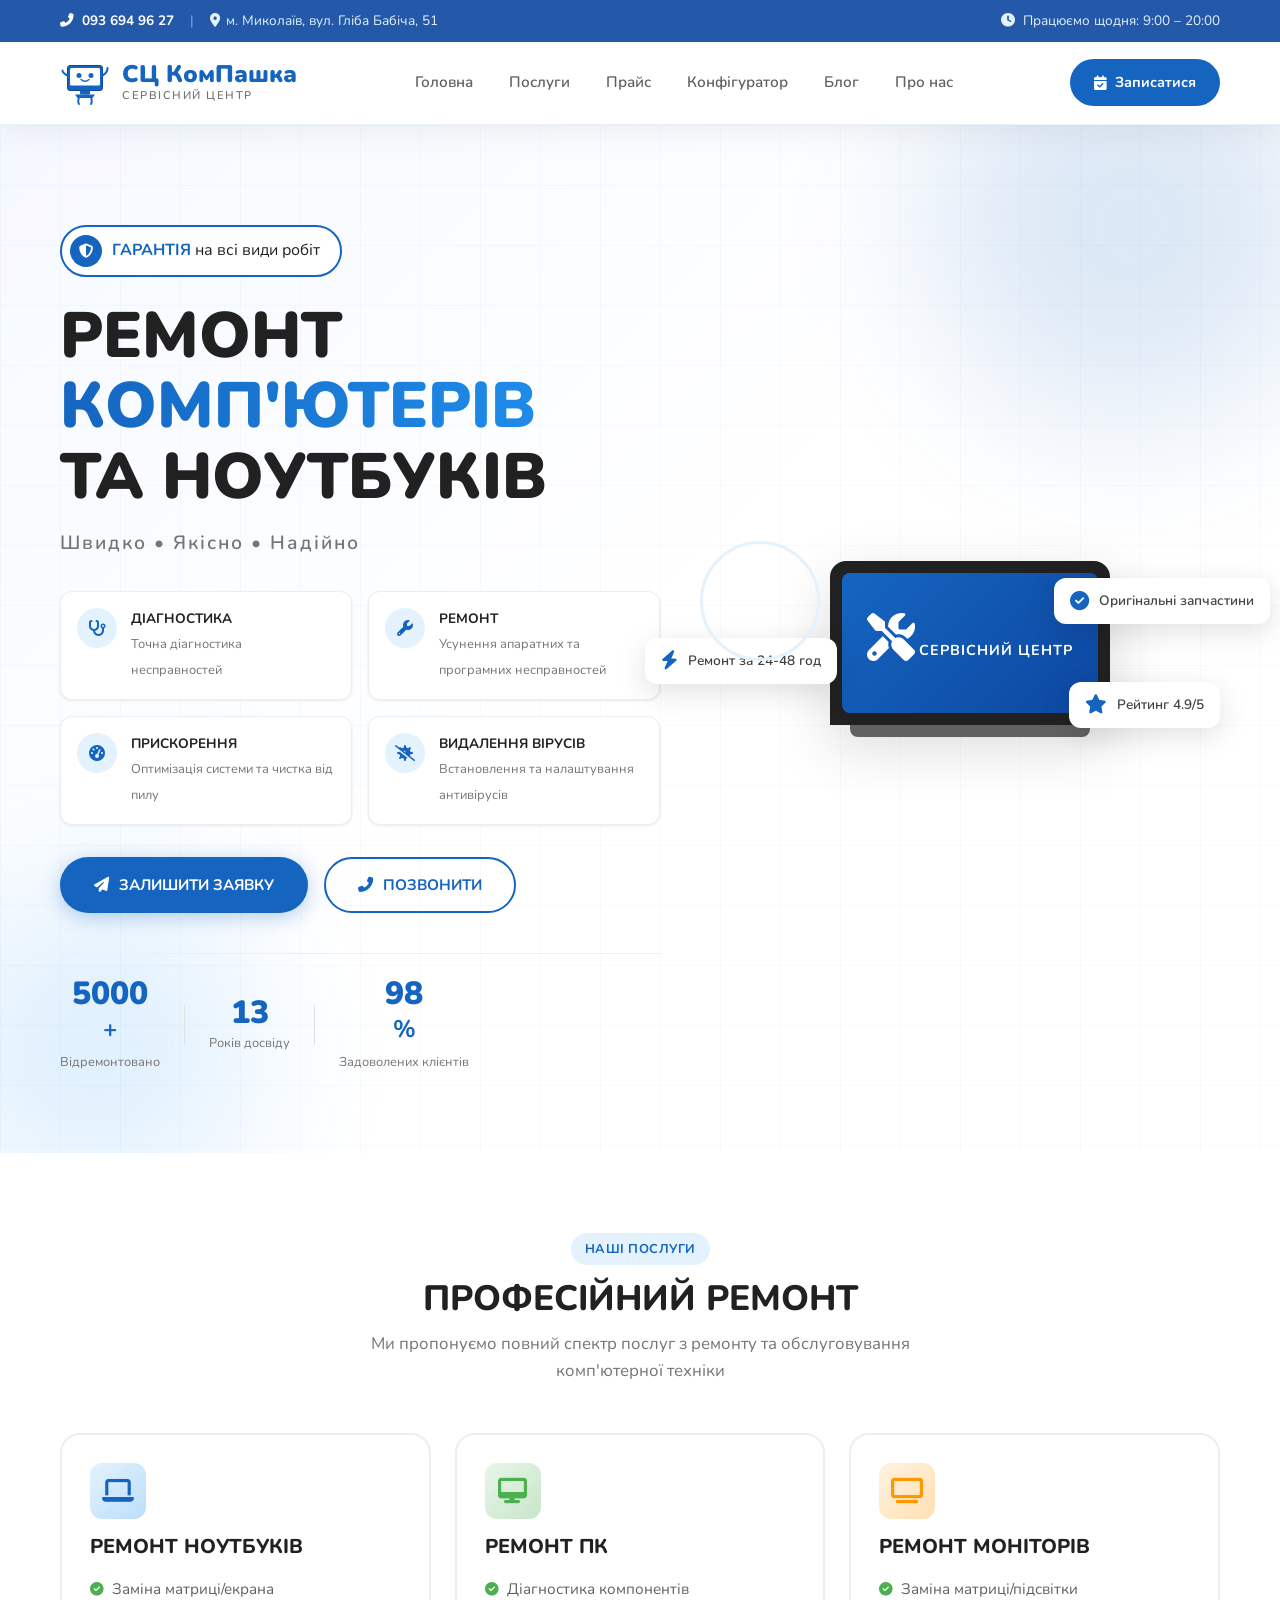
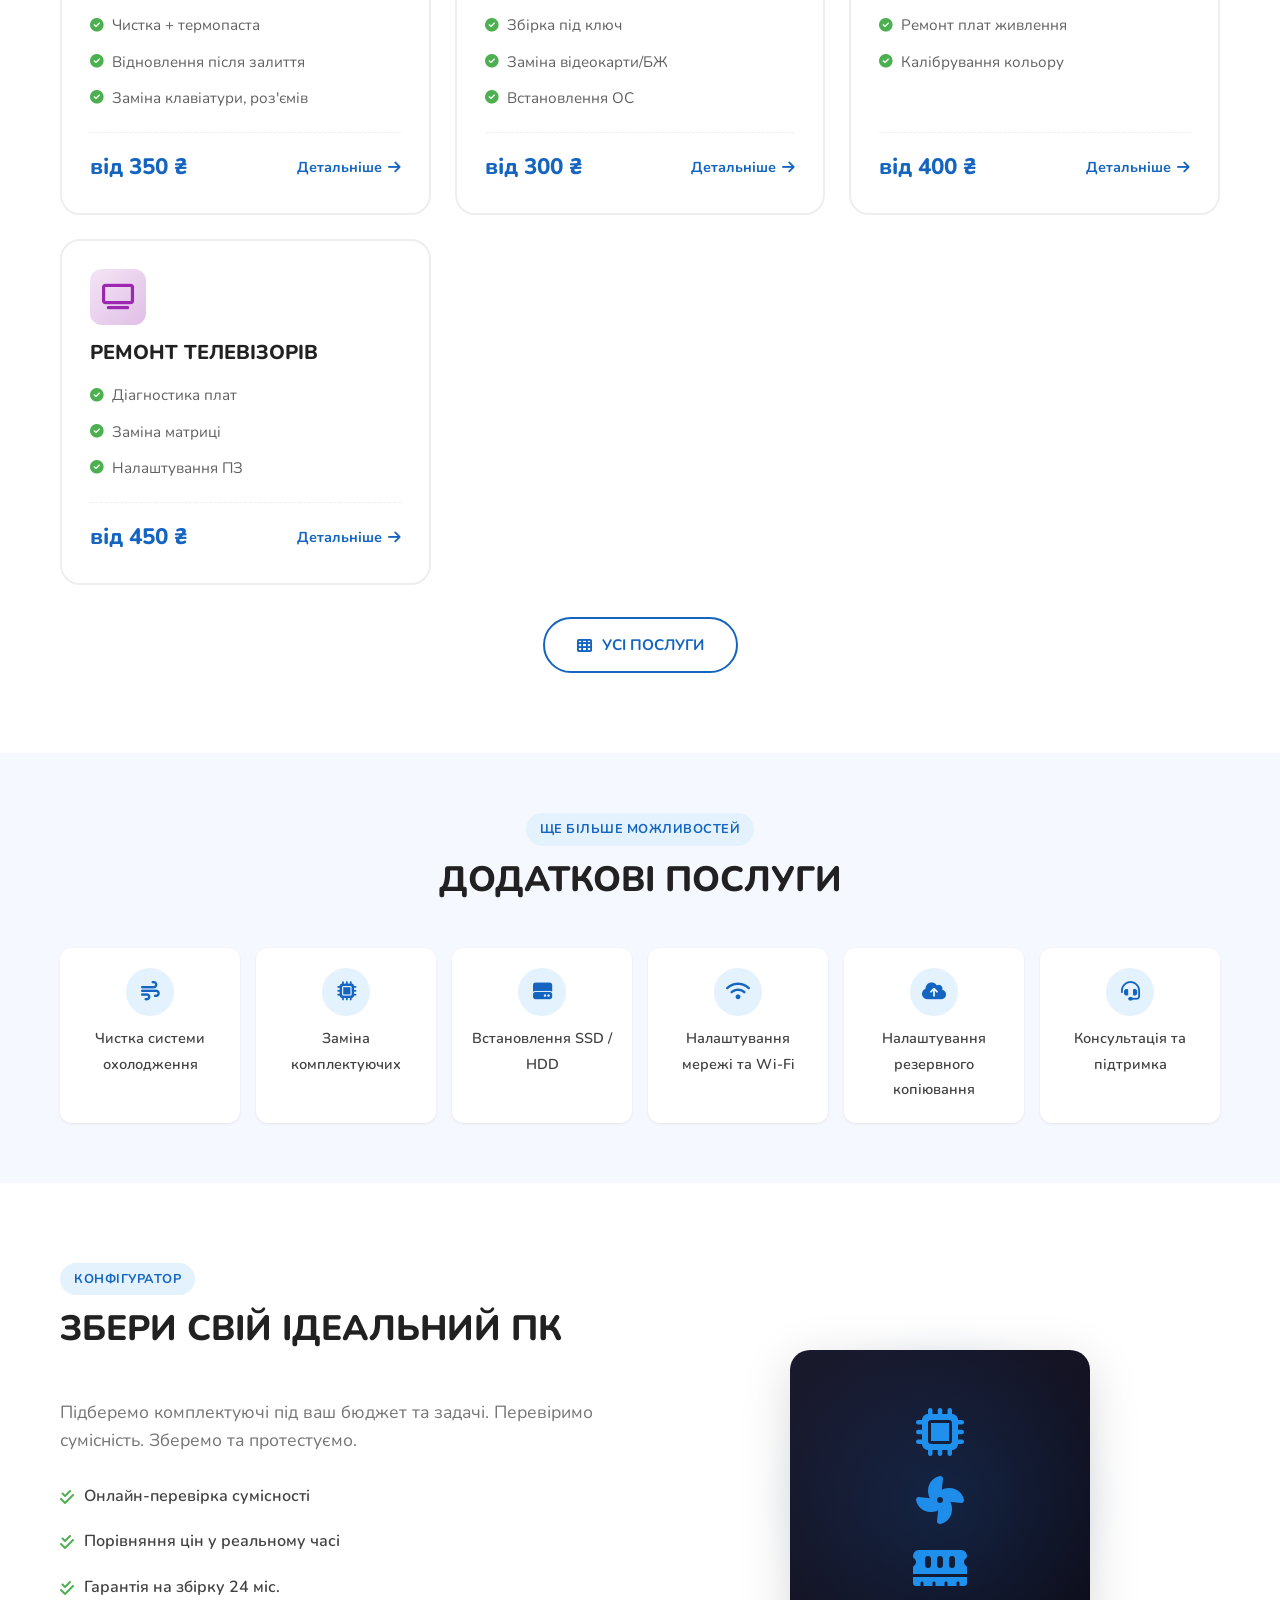
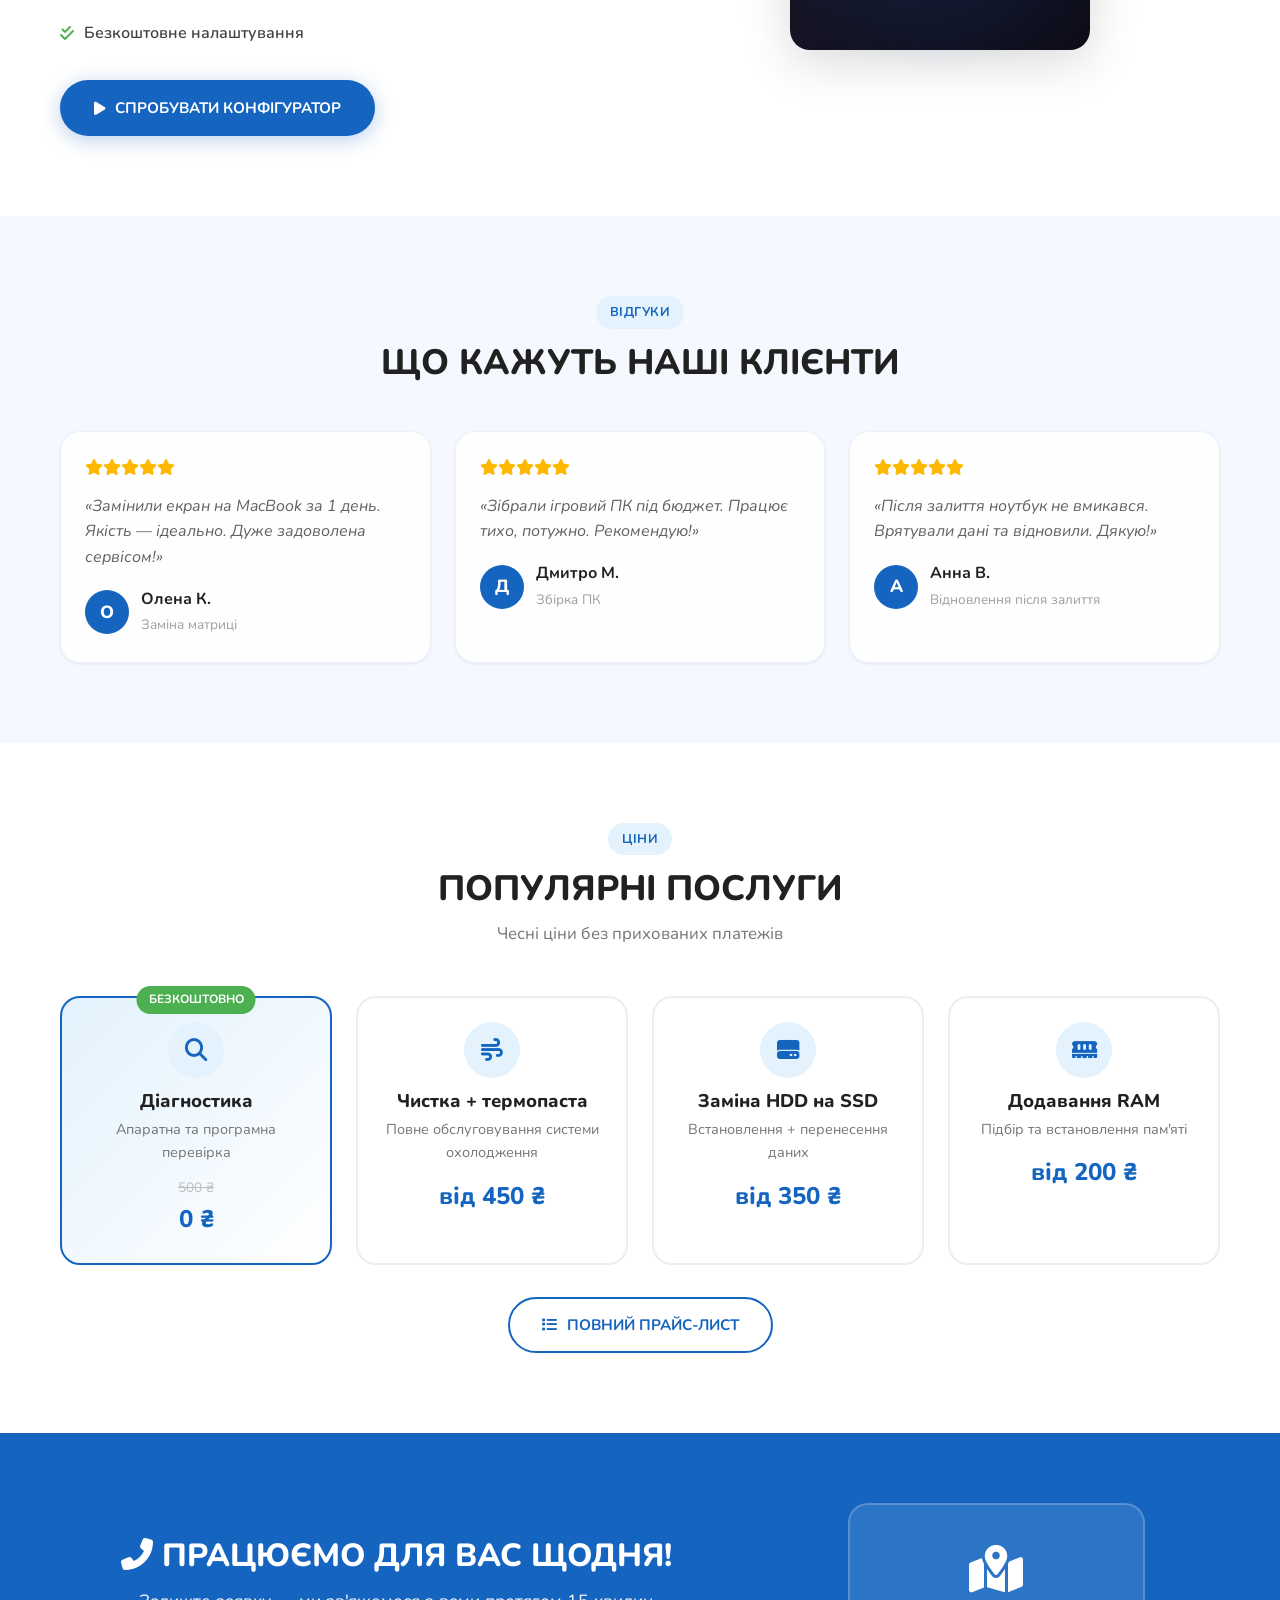
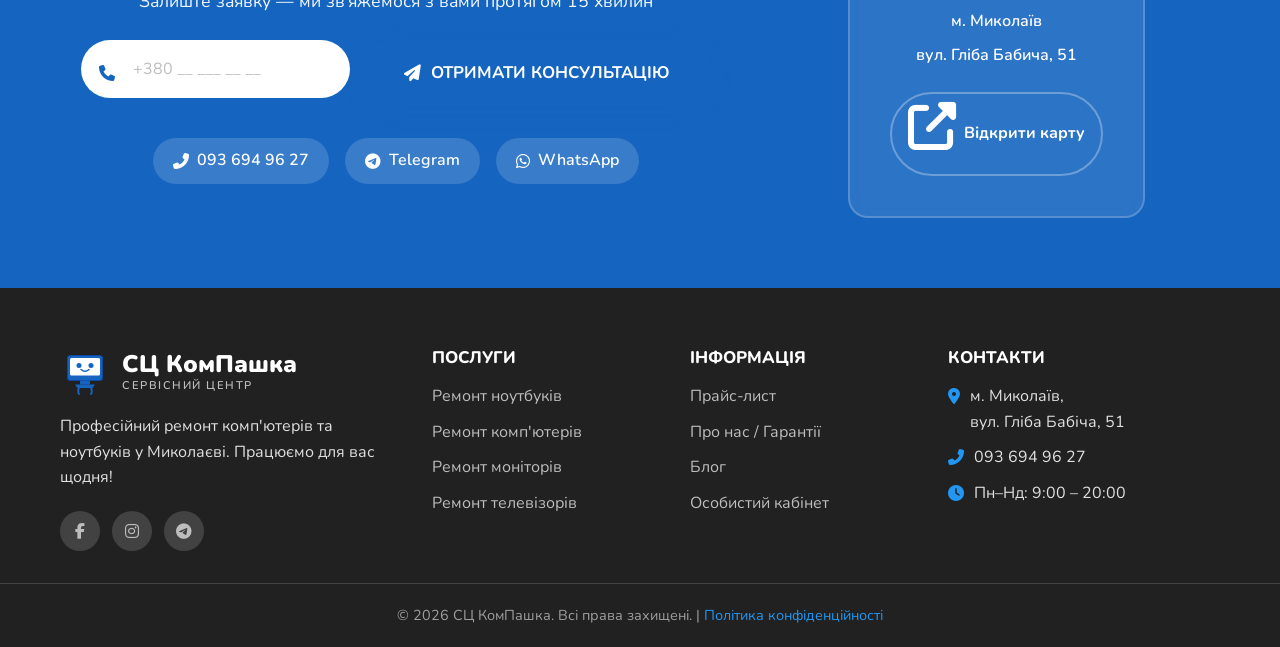
==== commit be5cb3d4: "fix: manual update" ====
--- a/index.html
+++ b/index.html
@@ -2,17 +2,19 @@
 <html lang="uk">
 <head>
   <meta charset="UTF-8" />
-  <meta name="viewport" content="width=device-width, initial-scale=1.0"/>
+  <meta name="viewport" content="width=device-width, initial-scale=1.0" />
   <title>СЦ КомПашка — Сервісний центр | Миколаїв</title>
-  <meta name="description" content="Професійний ремонт комп'ютерів та ноутбуків у Миколаєві. Швидко, якісно, надійно. Вулиця Гліба Бабіча, 51."/>
-  <link rel="stylesheet" href="css/style.css"/>
-  <link rel="preconnect" href="https://fonts.googleapis.com"/>
-  <link href="https://fonts.googleapis.com/css2?family=Nunito:wght@300;400;600;700;800;900&family=Roboto:wght@300;400;500;700&display=swap" rel="stylesheet"/>
-  <link rel="stylesheet" href="https://cdnjs.cloudflare.com/ajax/libs/font-awesome/6.4.0/css/all.min.css"/>
+  <meta name="description" content="Професійний ремонт комп'ютерів та ноутбуків у Миколаєві. Гарантія до 12 міс. Безкоштовна діагностика." />
+  
+  <link rel="stylesheet" href="css/style.css" />
+  <link rel="preconnect" href="https://fonts.googleapis.com" />
+  <link rel="preconnect" href="https://fonts.gstatic.com" crossorigin />
+  <link href="https://fonts.googleapis.com/css2?family=Nunito:wght@400;600;700;800;900&display=swap" rel="stylesheet" />
+  <link rel="stylesheet" href="https://cdnjs.cloudflare.com/ajax/libs/font-awesome/6.4.0/css/all.min.css" />
 </head>
 <body>
 
-  <!-- 🔝 Header -->
+  <!-- Header (Glassmorphism) -->
   <header class="header">
     <div class="header__top">
       <div class="container header__top-inner">
@@ -29,44 +31,34 @@
         </div>
         <div class="header__schedule">
           <i class="fas fa-clock"></i>
-          Працюємо щодня: з 9:00 – 18:00
-        </div>
-      </div>
-    </div>
-    
+          Працюємо щодня: 9:00 – 20:00
+        </div>
+      </div>
+    </div>
+
     <div class="header__main">
       <div class="container header__inner">
-        <a href="index.html" class="logo">
+        <a href="/" class="logo">
           <div class="logo__icon">
-    <svg viewBox="0 0 100 100" xmlns="http://www.w3.org/2000/svg">
-  <!-- Корпус монітора -->
-  <rect x="15" y="15" width="70" height="50" rx="5" fill="#1565C0" stroke="#0D47A1" stroke-width="2"/>
-  <!-- Екран -->
-  <rect x="20" y="20" width="60" height="35" rx="3" fill="#FFFFFF"/>
-  
-  <!-- 👁️ ОЧІ (з класом для моргання) -->
-  <g class="logo-eyes">
-    <circle cx="38" cy="35" r="5" fill="#1565C0"/>
-    <circle cx="62" cy="35" r="5" fill="#1565C0"/>
-  </g>
-  
-  <!-- Посмішка -->
-  <path d="M 42 43 Q 50 50 58 43" stroke="#1565C0" stroke-width="3" fill="none" stroke-linecap="round"/>
-  
-  <!-- Підставка -->
-  <rect x="40" y="65" width="20" height="8" rx="2" fill="#1565C0"/>
-  <path d="M 30 73 L 70 73 L 65 80 L 35 80 Z" fill="#1565C0"/>
-  
-  <!-- Ніжки -->
-  <path d="M 38 78 Q 35 88 38 92" stroke="#1565C0" stroke-width="4" fill="none" stroke-linecap="round"/>
-  <path d="M 62 78 Q 65 88 62 92" stroke="#1565C0" stroke-width="4" fill="none" stroke-linecap="round"/>
-  
-  <!-- Ліва рука (спокійна) -->
-  <path d="M 15 35 Q 5 30 5 25" stroke="#1565C0" stroke-width="4" fill="none" stroke-linecap="round"/>
-  
-  <!-- Права рука (махає) -->
-  <path class="logo-arm-wave" d="M 85 35 Q 95 30 95 20" stroke="#1565C0" stroke-width="4" fill="none" stroke-linecap="round"/>
-</svg>
+            <!-- SVG Logo with Blinking Animation -->
+            <svg viewBox="0 0 100 100" xmlns="http://www.w3.org/2000/svg">
+              <rect x="15" y="15" width="70" height="50" rx="5" fill="#1565C0" stroke="#0D47A1" stroke-width="2" />
+              <rect x="20" y="20" width="60" height="35" rx="3" fill="#FFFFFF" />
+              <!-- Animated Eyes -->
+              <g class="logo-eyes">
+                <circle cx="38" cy="35" r="5" fill="#1565C0" />
+                <circle cx="62" cy="35" r="5" fill="#1565C0" />
+              </g>
+              <path d="M 42 43 Q 50 50 58 43" stroke="#1565C0" stroke-width="3" fill="none" stroke-linecap="round" />
+              <rect x="40" y="65" width="20" height="8" rx="2" fill="#1565C0" />
+              <path d="M 30 73 L 70 73 L 65 80 L 35 80 Z" fill="#1565C0" />
+              <!-- Left Arm (Static) -->
+              <path d="M 15 35 Q 5 30 5 25" stroke="#1565C0" stroke-width="4" fill="none" stroke-linecap="round" />
+              <!-- Right Arm (Waving Animation) -->
+              <path class="logo-arm-wave" d="M 85 35 Q 95 30 95 20" stroke="#1565C0" stroke-width="4" fill="none" stroke-linecap="round" />
+              <path d="M 38 78 Q 35 88 38 92" stroke="#1565C0" stroke-width="4" fill="none" stroke-linecap="round" />
+              <path d="M 62 78 Q 65 88 62 92" stroke="#1565C0" stroke-width="4" fill="none" stroke-linecap="round" />
+            </svg>
           </div>
           <div class="logo__text">
             <span class="logo__name">СЦ КомПашка</span>
@@ -76,13 +68,12 @@
 
         <nav class="nav" id="nav">
           <ul class="nav__list">
-            <li><a href="index.html" class="nav__link nav__link--active">Головна</a></li>
+            <li><a href="index.html" class="nav__link">Головна</a></li>
             <li><a href="services.html" class="nav__link">Послуги</a></li>
             <li><a href="prices.html" class="nav__link">Прайс</a></li>
             <li><a href="pc-builder.html" class="nav__link">Конфігуратор</a></li>
             <li><a href="blog.html" class="nav__link">Блог</a></li>
             <li><a href="about.html" class="nav__link">Про нас</a></li>
-            <li><a href="contact.html" class="nav__link">Контакти</a></li>
           </ul>
         </nav>
 
@@ -98,122 +89,122 @@
     </div>
   </header>
 
-  <!-- 🎯 Hero Section -->
+  <!-- 🎯 Hero Section (New) -->
   <section class="hero">
-    <div class="hero__bg"></div>
+    <!-- Background Orbs -->
+    <div class="hero__orb hero__orb--1"></div>
+    <div class="hero__orb hero__orb--2"></div>
+    <div class="hero__grid-pattern"></div>
+
     <div class="container hero__inner">
       <div class="hero__content">
-        <div class="hero__badge">
-          <i class="fas fa-shield-alt"></i>
-          ГАРАНТІЯ НА ВСІ ВИДИ РОБІТ
-        </div>
-        
+        <!-- Trust Badge -->
+        <div class="hero__trust-badge">
+          <span class="hero__trust-badge__icon"><i class="fas fa-shield-alt"></i></span>
+          <span class="hero__trust-badge__text"><strong>ГАРАНТІЯ</strong> на всі види робіт</span>
+          <span class="hero__trust-badge__pulse"></span>
+        </div>
+
+        <!-- Main Title -->
         <h1 class="hero__title">
-          РЕМОНТ<br/>
-          <span class="hero__title--blue">КОМП'ЮТЕРІВ</span><br/>
-          ТА НОУТБУКІВ
+          <span class="hero__title__line">РЕМОНТ</span>
+          <span class="hero__title__line hero__title__line--blue">КОМП'ЮТЕРІВ</span>
+          <span class="hero__title__line">ТА НОУТБУКІВ</span>
         </h1>
-        
-        <p class="hero__subtitle">
-          Швидко • Якісно • Надійно
-        </p>
-        
+
+        <p class="hero__subtitle">Швидко • Якісно • Надійно</p>
+
+        <!-- Features Grid -->
         <div class="hero__features">
           <div class="hero-feature">
-            <div class="hero-feature__icon">
-              <i class="fas fa-microscope"></i>
+            <div class="hero-feature__icon"><i class="fas fa-stethoscope"></i></div>
+            <div class="hero-feature__text">
+              <strong>ДІАГНОСТИКА</strong>
+              <span>Точна діагностика несправностей</span>
             </div>
-            <div>
-              <strong>ДІАГНОСТИКА</strong>
-              <p>Точна діагностика несправностей</p>
+          </div>
+          <div class="hero-feature">
+            <div class="hero-feature__icon"><i class="fas fa-wrench"></i></div>
+            <div class="hero-feature__text">
+              <strong>РЕМОНТ</strong>
+              <span>Усунення апаратних та програмних несправностей</span>
             </div>
           </div>
           <div class="hero-feature">
-            <div class="hero-feature__icon">
-              <i class="fas fa-wrench"></i>
+            <div class="hero-feature__icon"><i class="fas fa-tachometer-alt"></i></div>
+            <div class="hero-feature__text">
+              <strong>ПРИСКОРЕННЯ</strong>
+              <span>Оптимізація системи та чистка від пилу</span>
             </div>
-            <div>
-              <strong>РЕМОНТ</strong>
-              <p>Усунення апаратних та програмних несправностей</p>
+          </div>
+          <div class="hero-feature">
+            <div class="hero-feature__icon"><i class="fas fa-virus-slash"></i></div>
+            <div class="hero-feature__text">
+              <strong>ВИДАЛЕННЯ ВІРУСІВ</strong>
+              <span>Встановлення та налаштування антивірусів</span>
             </div>
           </div>
-          <div class="hero-feature">
-            <div class="hero-feature__icon">
-              <i class="fas fa-tachometer-alt"></i>
-            </div>
-            <div>
-              <strong>ПРИСКОРЕННЯ</strong>
-              <p>Оптимізація системи та чистка від пилу</p>
-            </div>
-          </div>
-          <div class="hero-feature">
-            <div class="hero-feature__icon">
-              <i class="fas fa-virus-slash"></i>
-            </div>
-            <div>
-              <strong>ВИДАЛЕННЯ ВІРУСІВ</strong>
-              <p>Встановлення та налаштування антивірусів</p>
-            </div>
-          </div>
-        </div>
-        
+        </div>
+
+        <!-- Actions -->
         <div class="hero__actions">
-          <a href="/uk/contact" class="btn btn--primary">
-            <i class="fas fa-paper-plane"></i>
-            ЗАЛИШИТИ ЗАЯВКУ
+          <a href="contact.html" class="btn btn--primary btn--pulse">
+            <i class="fas fa-paper-plane"></i> ЗАЛИШИТИ ЗАЯВКУ
           </a>
-          <a href="tel:+380936949627" class="btn btn--secondary">
-            <i class="fas fa-phone-alt"></i>
-            ПОЗВОНИТИ
+          <a href="tel:+380936949627" class="btn btn--outline">
+            <i class="fas fa-phone-alt"></i> ПОЗВОНИТИ
           </a>
         </div>
-      </div>
-      
+
+        <!-- Trust Stats -->
+        <div class="hero__trust-stats">
+          <div class="trust-stat">
+            <span class="trust-stat__number">5000</span><span class="trust-stat__plus">+</span>
+            <span class="trust-stat__label">Відремонтовано</span>
+          </div>
+          <div class="trust-stat__divider"></div>
+          <div class="trust-stat">
+            <span class="trust-stat__number">13</span>
+            <span class="trust-stat__label">Років досвіду</span>
+          </div>
+          <div class="trust-stat__divider"></div>
+          <div class="trust-stat">
+            <span class="trust-stat__number">98</span><span class="trust-stat__percent">%</span>
+            <span class="trust-stat__label">Задоволених клієнтів</span>
+          </div>
+        </div>
+      </div>
+
+      <!-- Right Visual -->
       <div class="hero__visual">
-        <div class="hero__image-wrapper">
-          <!-- Імітація зображення з PC та ноутбуком -->
-          <div class="hero__pc-showcase">
-            <div class="pc-tower">
-              <div class="pc-fan"></div>
-              <div class="pc-glow"></div>
-            </div>
-            <div class="laptop">
-              <div class="laptop-screen">
-                <i class="fas fa-tools"></i>
-                <span>СЕРВІСНИЙ ЦЕНТР</span>
+        <div class="hero__visual__wrapper">
+          <div class="hero__device hero__device--laptop">
+            <div class="device__screen">
+              <div class="device__screen__content">
+                <i class="fas fa-tools device__icon"></i>
+                <span class="device__text">СЕРВІСНИЙ ЦЕНТР</span>
               </div>
             </div>
-          </div>
-        </div>
-      </div>
-    </div>
-  </section>
-
-  <!-- 📊 Stats Bar -->
-  <section class="stats-bar">
-    <div class="container">
-      <div class="stats-bar__inner">
-        <div class="stat-item">
-          <div class="stat-item__value">5000+</div>
-          <div class="stat-item__label">Відремонтовано</div>
-        </div>
-        <div class="stat-item">
-          <div class="stat-item__value">13</div>
-          <div class="stat-item__label">Років досвіду</div>
-        </div>
-        <div class="stat-item">
-          <div class="stat-item__value">98%</div>
-          <div class="stat-item__label">Задоволених клієнтів</div>
-        </div>
-        <div class="stat-item">
-          <div class="stat-item__value">24-48</div>
-          <div class="stat-item__label">Годин ремонту</div>
-        </div>
-      </div>
-    </div>
-  </section>
-
-  <!-- 🔧 Послуги -->
+            <div class="device__keyboard"></div>
+          </div>
+
+          <div class="hero__floating-badge hero__floating-badge--1">
+            <i class="fas fa-check-circle"></i> <span>Оригінальні запчастини</span>
+          </div>
+          <div class="hero__floating-badge hero__floating-badge--2">
+            <i class="fas fa-bolt"></i> <span>Ремонт за 24-48 год</span>
+          </div>
+          <div class="hero__floating-badge hero__floating-badge--3">
+            <i class="fas fa-star"></i> <span>Рейтинг 4.9/5</span>
+          </div>
+          
+          <div class="hero__deco hero__deco--circle-1"></div>
+        </div>
+      </div>
+    </div>
+  </section>
+
+  <!-- 🔧 Services Section (Old content preserved) -->
   <section class="services">
     <div class="container">
       <div class="section-header">
@@ -221,152 +212,110 @@
         <h2 class="section-header__title">ПРОФЕСІЙНИЙ РЕМОНТ</h2>
         <p class="section-header__desc">Ми пропонуємо повний спектр послуг з ремонту та обслуговування комп'ютерної техніки</p>
       </div>
-      
+
       <div class="services-grid">
-        
-        <!-- Ноутбуки -->
         <article class="service-card">
-          <div class="service-card__icon service-card__icon--laptop">
-            <i class="fas fa-laptop"></i>
-          </div>
+          <div class="service-card__icon service-card__icon--laptop"><i class="fas fa-laptop"></i></div>
           <h3>РЕМОНТ НОУТБУКІВ</h3>
           <ul class="service-card__list">
             <li><i class="fas fa-check-circle"></i> Заміна матриці/екрана</li>
             <li><i class="fas fa-check-circle"></i> Чистка + термопаста</li>
             <li><i class="fas fa-check-circle"></i> Відновлення після залиття</li>
             <li><i class="fas fa-check-circle"></i> Заміна клавіатури, роз'ємів</li>
-            <li><i class="fas fa-check-circle"></i> Апгрейд (SSD, RAM)</li>
           </ul>
           <div class="service-card__footer">
             <span class="service-card__price">від 350 ₴</span>
-            <a href="/uk/services/laptops" class="service-card__link">
-              Детальніше <i class="fas fa-arrow-right"></i>
-            </a>
+            <a href="services.html" class="service-card__link">Детальніше <i class="fas fa-arrow-right"></i></a>
           </div>
         </article>
 
-        <!-- Комп'ютери -->
         <article class="service-card">
-          <div class="service-card__icon service-card__icon--desktop">
-            <i class="fas fa-desktop"></i>
-          </div>
+          <div class="service-card__icon service-card__icon--desktop"><i class="fas fa-desktop"></i></div>
           <h3>РЕМОНТ ПК</h3>
           <ul class="service-card__list">
             <li><i class="fas fa-check-circle"></i> Діагностика компонентів</li>
             <li><i class="fas fa-check-circle"></i> Збірка під ключ</li>
             <li><i class="fas fa-check-circle"></i> Заміна відеокарти/БЖ</li>
             <li><i class="fas fa-check-circle"></i> Встановлення ОС</li>
-            <li><i class="fas fa-check-circle"></i> Оптимізація швидкості</li>
           </ul>
           <div class="service-card__footer">
             <span class="service-card__price">від 300 ₴</span>
-            <a href="/uk/services/desktops" class="service-card__link">
-              Детальніше <i class="fas fa-arrow-right"></i>
-            </a>
+            <a href="services.html" class="service-card__link">Детальніше <i class="fas fa-arrow-right"></i></a>
           </div>
         </article>
 
-        <!-- Монітори -->
         <article class="service-card">
-          <div class="service-card__icon service-card__icon--monitor">
-            <i class="fas fa-tv"></i>
-          </div>
+          <div class="service-card__icon service-card__icon--monitor"><i class="fas fa-tv"></i></div>
           <h3>РЕМОНТ МОНІТОРІВ</h3>
           <ul class="service-card__list">
             <li><i class="fas fa-check-circle"></i> Заміна матриці/підсвітки</li>
             <li><i class="fas fa-check-circle"></i> Ремонт плат живлення</li>
             <li><i class="fas fa-check-circle"></i> Калібрування кольору</li>
-            <li><i class="fas fa-check-circle"></i> Відновлення корпусу</li>
           </ul>
           <div class="service-card__footer">
             <span class="service-card__price">від 400 ₴</span>
-            <a href="/uk/services/monitors" class="service-card__link">
-              Детальніше <i class="fas fa-arrow-right"></i>
-            </a>
+            <a href="services.html" class="service-card__link">Детальніше <i class="fas fa-arrow-right"></i></a>
           </div>
         </article>
 
-        <!-- Телевізори -->
         <article class="service-card">
-          <div class="service-card__icon service-card__icon--tv">
-            <i class="fas fa-tv"></i>
-          </div>
+          <div class="service-card__icon service-card__icon--tv"><i class="fas fa-tv"></i></div>
           <h3>РЕМОНТ ТЕЛЕВІЗОРІВ</h3>
           <ul class="service-card__list">
             <li><i class="fas fa-check-circle"></i> Діагностика плат</li>
             <li><i class="fas fa-check-circle"></i> Заміна матриці</li>
             <li><i class="fas fa-check-circle"></i> Налаштування ПЗ</li>
-            <li><i class="fas fa-check-circle"></i> Ремонт роз'ємів</li>
           </ul>
           <div class="service-card__footer">
             <span class="service-card__price">від 450 ₴</span>
-            <a href="/uk/services/tvs" class="service-card__link">
-              Детальніше <i class="fas fa-arrow-right"></i>
-            </a>
+            <a href="services.html" class="service-card__link">Детальніше <i class="fas fa-arrow-right"></i></a>
           </div>
         </article>
-
       </div>
       
       <div class="services__more">
-        <a href="/uk/services" class="btn btn--outline">
-          <i class="fas fa-th"></i>
-          УСІ ПОСЛУГИ
-        </a>
-      </div>
-    </div>
-  </section>
-
-  <!-- ✅ Додаткові послуги (як на картинці) -->
+        <a href="services.html" class="btn btn--outline"><i class="fas fa-th"></i> УСІ ПОСЛУГИ</a>
+      </div>
+    </div>
+  </section>
+
+  <!-- ⚙️ Extra Services -->
   <section class="extra-services">
     <div class="container">
       <div class="section-header">
         <span class="section-header__label">ЩЕ БІЛЬШЕ МОЖЛИВОСТЕЙ</span>
         <h2 class="section-header__title">ДОДАТКОВІ ПОСЛУГИ</h2>
       </div>
-      
       <div class="extra-services-grid">
         <div class="extra-service">
-          <div class="extra-service__icon">
-            <i class="fas fa-wind"></i>
-          </div>
+          <div class="extra-service__icon"><i class="fas fa-wind"></i></div>
           <span>Чистка системи охолодження</span>
         </div>
         <div class="extra-service">
-          <div class="extra-service__icon">
-            <i class="fas fa-microchip"></i>
-          </div>
+          <div class="extra-service__icon"><i class="fas fa-microchip"></i></div>
           <span>Заміна комплектуючих</span>
         </div>
         <div class="extra-service">
-          <div class="extra-service__icon">
-            <i class="fas fa-hdd"></i>
-          </div>
+          <div class="extra-service__icon"><i class="fas fa-hdd"></i></div>
           <span>Встановлення SSD / HDD</span>
         </div>
         <div class="extra-service">
-          <div class="extra-service__icon">
-            <i class="fas fa-wifi"></i>
-          </div>
+          <div class="extra-service__icon"><i class="fas fa-wifi"></i></div>
           <span>Налаштування мережі та Wi-Fi</span>
         </div>
         <div class="extra-service">
-          <div class="extra-service__icon">
-            <i class="fas fa-cloud-upload-alt"></i>
-          </div>
+          <div class="extra-service__icon"><i class="fas fa-cloud-upload-alt"></i></div>
           <span>Налаштування резервного копіювання</span>
         </div>
         <div class="extra-service">
-          <div class="extra-service__icon">
-            <i class="fas fa-headset"></i>
-          </div>
+          <div class="extra-service__icon"><i class="fas fa-headset"></i></div>
           <span> Консультація та підтримка</span>
         </div>
       </div>
     </div>
   </section>
 
-  <!--  Конфігуратор ПК -->
+  <!-- 💻 Configurator Teaser -->
   <section class="configurator">
     <div class="container configurator__inner">
       <div class="configurator__content">
@@ -374,19 +323,14 @@
           <span class="section-header__label">КОНФІГУРАТОР</span>
           <h2 class="section-header__title">ЗБЕРИ СВІЙ ІДЕАЛЬНИЙ ПК</h2>
         </div>
-        <p class="configurator__text">
-          Підберемо комплектуючі під ваш бюджет та задачі. Перевіримо сумісність. Зберемо та протестуємо.
-        </p>
+        <p class="configurator__text">Підберемо комплектуючі під ваш бюджет та задачі. Перевіримо сумісність. Зберемо та протестуємо.</p>
         <ul class="configurator__features">
           <li><i class="fas fa-check-double"></i> Онлайн-перевірка сумісності</li>
           <li><i class="fas fa-check-double"></i> Порівняння цін у реальному часі</li>
           <li><i class="fas fa-check-double"></i> Гарантія на збірку 24 міс.</li>
           <li><i class="fas fa-check-double"></i> Безкоштовне налаштування</li>
         </ul>
-        <a href="/uk/pc-builder" class="btn btn--primary">
-          <i class="fas fa-play"></i>
-          СПРОБУВАТИ КОНФІГУРАТОР
-        </a>
+        <a href="pc-builder.html" class="btn btn--primary"><i class="fas fa-play"></i> СПРОБУВАТИ КОНФІГУРАТОР</a>
       </div>
       <div class="configurator__visual">
         <div class="pc-builder-mockup">
@@ -401,73 +345,43 @@
     </div>
   </section>
 
-  <!-- 💬 Відгуки -->
+  <!-- 💬 Reviews -->
   <section class="reviews">
     <div class="container">
       <div class="section-header">
         <span class="section-header__label">ВІДГУКИ</span>
         <h2 class="section-header__title">ЩО КАЖУТЬ НАШІ КЛІЄНТИ</h2>
       </div>
-      
       <div class="reviews-grid">
         <blockquote class="review-card">
-          <div class="review-card__stars">
-            <i class="fas fa-star"></i>
-            <i class="fas fa-star"></i>
-            <i class="fas fa-star"></i>
-            <i class="fas fa-star"></i>
-            <i class="fas fa-star"></i>
-          </div>
+          <div class="review-card__stars"><i class="fas fa-star"></i><i class="fas fa-star"></i><i class="fas fa-star"></i><i class="fas fa-star"></i><i class="fas fa-star"></i></div>
           <p>«Замінили екран на MacBook за 1 день. Якість — ідеально. Дуже задоволена сервісом!»</p>
           <div class="review-card__author">
             <div class="review-card__avatar">О</div>
-            <div>
-              <strong>Олена К.</strong>
-              <span>Заміна матриці</span>
-            </div>
+            <div><strong>Олена К.</strong><span>Заміна матриці</span></div>
           </div>
         </blockquote>
-
         <blockquote class="review-card">
-          <div class="review-card__stars">
-            <i class="fas fa-star"></i>
-            <i class="fas fa-star"></i>
-            <i class="fas fa-star"></i>
-            <i class="fas fa-star"></i>
-            <i class="fas fa-star"></i>
-          </div>
+          <div class="review-card__stars"><i class="fas fa-star"></i><i class="fas fa-star"></i><i class="fas fa-star"></i><i class="fas fa-star"></i><i class="fas fa-star"></i></div>
           <p>«Зібрали ігровий ПК під бюджет. Працює тихо, потужно. Рекомендую!»</p>
           <div class="review-card__author">
             <div class="review-card__avatar">Д</div>
-            <div>
-              <strong>Дмитро М.</strong>
-              <span>Збірка ПК</span>
-            </div>
+            <div><strong>Дмитро М.</strong><span>Збірка ПК</span></div>
           </div>
         </blockquote>
-
         <blockquote class="review-card">
-          <div class="review-card__stars">
-            <i class="fas fa-star"></i>
-            <i class="fas fa-star"></i>
-            <i class="fas fa-star"></i>
-            <i class="fas fa-star"></i>
-            <i class="fas fa-star"></i>
-          </div>
+          <div class="review-card__stars"><i class="fas fa-star"></i><i class="fas fa-star"></i><i class="fas fa-star"></i><i class="fas fa-star"></i><i class="fas fa-star"></i></div>
           <p>«Після залиття ноутбук не вмикався. Врятували дані та відновили. Дякую!»</p>
           <div class="review-card__author">
             <div class="review-card__avatar">А</div>
-            <div>
-              <strong>Анна В.</strong>
-              <span>Відновлення після залиття</span>
-            </div>
+            <div><strong>Анна В.</strong><span>Відновлення після залиття</span></div>
           </div>
         </blockquote>
       </div>
     </div>
   </section>
 
-  <!-- 💰 Прайс тізер -->
+  <!-- 💰 Prices Teaser -->
   <section class="prices-teaser">
     <div class="container">
       <div class="section-header">
@@ -475,13 +389,10 @@
         <h2 class="section-header__title">ПОПУЛЯРНІ ПОСЛУГИ</h2>
         <p class="section-header__desc">Чесні ціни без прихованих платежів</p>
       </div>
-      
       <div class="prices-grid">
         <div class="price-item price-item--highlight">
           <div class="price-item__badge">БЕЗКОШТОВНО</div>
-          <div class="price-item__icon">
-            <i class="fas fa-search"></i>
-          </div>
+          <div class="price-item__icon"><i class="fas fa-search"></i></div>
           <h4>Діагностика</h4>
           <p>Апаратна та програмна перевірка</p>
           <div class="price-item__price">
@@ -489,123 +400,77 @@
             <span class="price-current">0 ₴</span>
           </div>
         </div>
-
         <div class="price-item">
-          <div class="price-item__icon">
-            <i class="fas fa-wind"></i>
-          </div>
+          <div class="price-item__icon"><i class="fas fa-wind"></i></div>
           <h4>Чистка + термопаста</h4>
           <p>Повне обслуговування системи охолодження</p>
-          <div class="price-item__price">
-            <span class="price-current">від 450 ₴</span>
-          </div>
-        </div>
-
+          <div class="price-item__price"><span class="price-current">від 450 ₴</span></div>
+        </div>
         <div class="price-item">
-          <div class="price-item__icon">
-            <i class="fas fa-hdd"></i>
-          </div>
+          <div class="price-item__icon"><i class="fas fa-hdd"></i></div>
           <h4>Заміна HDD на SSD</h4>
           <p>Встановлення + перенесення даних</p>
-          <div class="price-item__price">
-            <span class="price-current">від 350 ₴</span>
-          </div>
-        </div>
-
+          <div class="price-item__price"><span class="price-current">від 350 ₴</span></div>
+        </div>
         <div class="price-item">
-          <div class="price-item__icon">
-            <i class="fas fa-memory"></i>
-          </div>
+          <div class="price-item__icon"><i class="fas fa-memory"></i></div>
           <h4>Додавання RAM</h4>
           <p>Підбір та встановлення пам'яті</p>
-          <div class="price-item__price">
-            <span class="price-current">від 200 ₴</span>
-          </div>
-        </div>
-      </div>
-      
+          <div class="price-item__price"><span class="price-current">від 200 ₴</span></div>
+        </div>
+      </div>
       <div class="prices-teaser__more">
-        <a href="/uk/prices" class="btn btn--outline">
-          <i class="fas fa-list"></i>
-          ПОВНИЙ ПРАЙС-ЛИСТ
-        </a>
-      </div>
-    </div>
-  </section>
-
-  <!--  CTA -->
+        <a href="prices.html" class="btn btn--outline"><i class="fas fa-list"></i> ПОВНИЙ ПРАЙС-ЛИСТ</a>
+      </div>
+    </div>
+  </section>
+
+  <!-- 📞 CTA -->
   <section class="cta">
     <div class="container cta__inner">
       <div class="cta__content">
-        <h2 class="cta__title">
-          <i class="fas fa-phone-alt"></i>
-          ПРАЦЮЄМО ДЛЯ ВАС ЩОДНЯ!
-        </h2>
-        <p class="cta__text">
-          Залиште заявку — ми зв'яжемося з вами протягом 15 хвилин
-        </p>
-        
+        <h2 class="cta__title"><i class="fas fa-phone-alt"></i> ПРАЦЮЄМО ДЛЯ ВАС ЩОДНЯ!</h2>
+        <p class="cta__text">Залиште заявку — ми зв'яжемося з вами протягом 15 хвилин</p>
         <form class="cta-form" id="ctaForm">
           <div class="form-group">
-            <i class="fas fa-user form-group__icon"></i>
-            <input type="text" name="name" placeholder="Ваше ім'я" required/>
-          </div>
-          <div class="form-group">
             <i class="fas fa-phone form-group__icon"></i>
-            <input type="tel" name="phone" placeholder="+380 __ ___ __ __" required/>
+            <input type="tel" name="phone" placeholder="+380 __ ___ __ __" required />
           </div>
           <button type="submit" class="btn btn--primary btn--large">
-            <i class="fas fa-paper-plane"></i>
-            ОТРИМАТИ КОНСУЛЬТАЦІЮ
+            <i class="fas fa-paper-plane"></i> ОТРИМАТИ КОНСУЛЬТАЦІЮ
           </button>
         </form>
-        
         <div class="cta__contacts">
-          <a href="tel:+380936949627" class="cta-contact">
-            <i class="fas fa-phone-alt"></i>
-            <span>093 694 96 27</span>
-          </a>
-          <a href="https://t.me/compashka" target="_blank" class="cta-contact">
-            <i class="fab fa-telegram"></i>
-            <span>Telegram</span>
-          </a>
-          <a href="https://wa.me/380936949627" target="_blank" class="cta-contact">
-            <i class="fab fa-whatsapp"></i>
-            <span>WhatsApp</span>
-          </a>
-        </div>
-      </div>
-      
+          <a href="tel:+380936949627" class="cta-contact"><i class="fas fa-phone-alt"></i><span>093 694 96 27</span></a>
+          <a href="https://t.me/compashka" target="_blank" class="cta-contact"><i class="fab fa-telegram"></i><span>Telegram</span></a>
+          <a href="https://wa.me/380936949627" target="_blank" class="cta-contact"><i class="fab fa-whatsapp"></i><span>WhatsApp</span></a>
+        </div>
+      </div>
       <div class="cta__map">
         <div class="map-placeholder">
           <i class="fas fa-map-marked-alt"></i>
           <p>м. Миколаїв</p>
-          <p>вул. Гліба Бабіча, 51</p>
-          <a href="https://maps.google.com/?q=Миколаїв+вулиця+Гліба+Бабіча+51" target="_blank" class="map-link">
-            <i class="fas fa-external-link-alt"></i>
-            Відкрити карту
-          </a>
-        </div>
-      </div>
-    </div>
-  </section>
-
-  <!-- 🔚 Footer -->
+          <p>вул. Гліба Бабича, 51</p>
+          <a href="https://maps.google.com/?q=Миколаїв+вулиця+Гліба+Бабіча+51" target="_blank" class="map-link"><i class="fas fa-external-link-alt"></i> Відкрити карту</a>
+        </div>
+      </div>
+    </div>
+  </section>
+
+  <!-- Footer -->
   <footer class="footer">
     <div class="container footer__inner">
       <div class="footer__col footer__col--logo">
         <a href="/" class="logo">
           <div class="logo__icon">
+             <!-- Footer Logo SVG -->
             <svg viewBox="0 0 100 100" xmlns="http://www.w3.org/2000/svg">
               <rect x="15" y="15" width="70" height="50" rx="5" fill="#1565C0" stroke="#0D47A1" stroke-width="2"/>
               <rect x="20" y="20" width="60" height="35" rx="3" fill="#FFFFFF"/>
-              <circle cx="38" cy="35" r="5" fill="#1565C0"/>
-              <circle cx="62" cy="35" r="5" fill="#1565C0"/>
+              <g class="logo-eyes"><circle cx="38" cy="35" r="5" fill="#1565C0"/><circle cx="62" cy="35" r="5" fill="#1565C0"/></g>
               <path d="M 42 43 Q 50 50 58 43" stroke="#1565C0" stroke-width="3" fill="none" stroke-linecap="round"/>
               <rect x="40" y="65" width="20" height="8" rx="2" fill="#1565C0"/>
               <path d="M 30 73 L 70 73 L 65 80 L 35 80 Z" fill="#1565C0"/>
-              <path d="M 15 35 Q 5 30 5 25" stroke="#1565C0" stroke-width="4" fill="none" stroke-linecap="round"/>
-              <path d="M 85 35 Q 95 30 95 25" stroke="#1565C0" stroke-width="4" fill="none" stroke-linecap="round"/>
               <path d="M 38 78 Q 35 88 38 92" stroke="#1565C0" stroke-width="4" fill="none" stroke-linecap="round"/>
               <path d="M 62 78 Q 65 88 62 92" stroke="#1565C0" stroke-width="4" fill="none" stroke-linecap="round"/>
             </svg>
@@ -615,62 +480,40 @@
             <span class="logo__sub">СЕРВІСНИЙ ЦЕНТР</span>
           </div>
         </a>
-        <p class="footer__desc">
-          Професійний ремонт комп'ютерів та ноутбуків у Миколаєві. Працюємо для вас щодня!
-        </p>
+        <p class="footer__desc">Професійний ремонт комп'ютерів та ноутбуків у Миколаєві. Працюємо для вас щодня!</p>
         <div class="footer__social">
           <a href="#" class="social-link"><i class="fab fa-facebook-f"></i></a>
           <a href="#" class="social-link"><i class="fab fa-instagram"></i></a>
           <a href="#" class="social-link"><i class="fab fa-telegram-plane"></i></a>
-          <a href="#" class="social-link"><i class="fab fa-viber"></i></a>
-        </div>
-      </div>
-      
+        </div>
+      </div>
       <div class="footer__col">
         <h4>ПОСЛУГИ</h4>
         <ul>
-          <li><a href="/uk/services/laptops">Ремонт ноутбуків</a></li>
-          <li><a href="/uk/services/desktops">Ремонт комп'ютерів</a></li>
-          <li><a href="/uk/services/monitors">Ремонт моніторів</a></li>
-          <li><a href="/uk/services/tvs">Ремонт телевізорів</a></li>
-          <li><a href="pc-builder.html">Конфігуратор ПК</a></li>
+          <li><a href="services.html">Ремонт ноутбуків</a></li>
+          <li><a href="services.html">Ремонт комп'ютерів</a></li>
+          <li><a href="services.html">Ремонт моніторів</a></li>
+          <li><a href="services.html">Ремонт телевізорів</a></li>
         </ul>
       </div>
-      
       <div class="footer__col">
         <h4>ІНФОРМАЦІЯ</h4>
         <ul>
           <li><a href="prices.html">Прайс-лист</a></li>
           <li><a href="about.html">Про нас / Гарантії</a></li>
           <li><a href="blog.html">Блог</a></li>
-          <li><a href="index.html">Особистий кабінет</a></li>
+          <li><a href="account.html">Особистий кабінет</a></li>
         </ul>
       </div>
-      
-      <div class="footer__col footer__col--contact">
+      <div class="footer__col">
         <h4>КОНТАКТИ</h4>
         <address class="footer__address">
-          <p>
-            <i class="fas fa-map-marker-alt"></i>
-            м. Миколаїв,<br/>
-            вул. Гліба Бабіча, 51
-          </p>
-          <p>
-            <i class="fas fa-phone-alt"></i>
-            <a href="tel:+380936949627">093 694 96 27</a>
-          </p>
-          <p>
-            <i class="fas fa-clock"></i>
-            Пн–Нд: 9:00 – 18:00
-          </p>
-          <p>
-            <i class="fas fa-envelope"></i>
-            <a href="mailto:kompashka.com.ua@gmail.com">kompashka.com.ua@gmail.com</a>
-          </p>
+          <p><i class="fas fa-map-marker-alt"></i> м. Миколаїв,<br/>вул. Гліба Бабіча, 51</p>
+          <p><i class="fas fa-phone-alt"></i> <a href="tel:+380936949627">093 694 96 27</a></p>
+          <p><i class="fas fa-clock"></i> Пн–Нд: 9:00 – 20:00</p>
         </address>
       </div>
     </div>
-    
     <div class="footer__bottom">
       <div class="container">
         <p>&copy; 2026 СЦ КомПашка. Всі права захищені. | <a href="/uk/privacy">Політика конфіденційності</a></p>
@@ -678,13 +521,11 @@
     </div>
   </footer>
 
-  <!-- 📞 Floating Phone Button -->
-  <a href="tel:+380936949627" class="floating-phone" aria-label="Зателефонувати">
-    <i class="fas fa-phone-alt"></i>
-  </a>
+  <!-- ⬆️ Scroll To Top Button -->
+  <button class="scroll-top-btn" id="scrollTopBtn" aria-label="Повернутися вгору">
+    <i class="fas fa-arrow-up"></i>
+  </button>
 
   <script src="js/main.js"></script>
-
- 
 </body>
 </html>
--- a/css/style.css
+++ b/css/style.css
@@ -1,6 +1,9 @@
+/* =========================================
+   СЦ КомПашка — Глобальні стилі (style.css)
+   ========================================= */
+
 /* ===== CSS VARIABLES ===== */
 :root {
-  /*  Primary Colors (Blue/White Professional) */
   --blue-dark: #0D47A1;
   --blue-primary: #1565C0;
   --blue-medium: #1976D2;
@@ -34,6 +37,7 @@
   --shadow-lg: 0 8px 30px rgba(0,0,0,0.12);
   --shadow-xl: 0 12px 50px rgba(0,0,0,0.15);
   --shadow-blue: 0 4px 20px rgba(21, 101, 192, 0.3);
+  --shadow-glass: 0 8px 32px rgba(0, 0, 0, 0.06);
   
   --radius-sm: 8px;
   --radius-md: 12px;
@@ -44,31 +48,14 @@
 }
 
 /* ===== RESET & BASE ===== */
-*, *::before, *::after { 
-  box-sizing: border-box; 
-  margin: 0; 
-  padding: 0; 
-}
-
-html { 
-  scroll-behavior: smooth; 
-}
-
+*, *::before, *::after { box-sizing: border-box; margin: 0; padding: 0; }
+html { scroll-behavior: smooth; }
 body {
   font-family: 'Nunito', 'Roboto', -apple-system, BlinkMacSystemFont, sans-serif;
-  font-size: 16px;
-  line-height: 1.6;
-  color: var(--text-primary);
-  background: var(--white);
-  -webkit-font-smoothing: antialiased;
-  overflow-x: hidden;
-}
-
-h1, h2, h3, h4, h5, h6 {
-  font-weight: 800;
-  line-height: 1.2;
-}
-
+  font-size: 16px; line-height: 1.6; color: var(--text-primary);
+  background: var(--white); -webkit-font-smoothing: antialiased; overflow-x: hidden;
+}
+h1, h2, h3, h4, h5, h6 { font-weight: 800; line-height: 1.2; }
 img { max-width: 100%; display: block; }
 a { text-decoration: none; color: inherit; transition: var(--transition); }
 ul { list-style: none; }
@@ -76,1426 +63,302 @@
 address { font-style: normal; }
 
 /* ===== UTILITIES ===== */
-.container {
-  width: 100%;
-  max-width: var(--container);
-  margin: 0 auto;
-  padding: 0 20px;
-}
+.container { width: 100%; max-width: var(--container); margin: 0 auto; padding: 0 20px; }
 
 /* ===== BUTTONS ===== */
 .btn {
-  display: inline-flex;
-  align-items: center;
-  justify-content: center;
-  gap: 10px;
-  padding: 14px 32px;
-  border-radius: 50px;
-  font-weight: 700;
-  font-size: 0.95rem;
+  display: inline-flex; align-items: center; justify-content: center; gap: 10px;
+  padding: 14px 32px; border-radius: 50px; font-weight: 700; font-size: 0.95rem;
+  transition: var(--transition); cursor: pointer; border: 2px solid transparent;
+}
+.btn--primary { background: var(--blue-primary); color: var(--white); box-shadow: var(--shadow-blue); }
+.btn--primary:hover { background: var(--blue-dark); transform: translateY(-2px); box-shadow: 0 6px 25px rgba(21, 101, 192, 0.4); }
+.btn--secondary { background: var(--white); color: var(--blue-primary); border-color: var(--blue-primary); }
+.btn--secondary:hover { background: var(--blue-primary); color: var(--white); transform: translateY(-2px); }
+.btn--outline { background: transparent; border: 2px solid var(--blue-primary); color: var(--blue-primary); }
+.btn--outline:hover { background: var(--blue-primary); color: var(--white); transform: translateY(-2px); }
+.btn--large { padding: 18px 40px; font-size: 1.05rem; }
+.btn--full { width: 100%; }
+
+/* ===== HEADER (GLASSMORPHISM) ===== */
+.header {
+  position: sticky; top: 0; z-index: 1000;
+  background: rgba(255, 255, 255, 0.85);
+  backdrop-filter: blur(16px);
+  -webkit-backdrop-filter: blur(16px);
+  border-bottom: 1px solid rgba(21, 101, 192, 0.08);
+  box-shadow: var(--shadow-glass);
   transition: var(--transition);
-  cursor: pointer;
-  border: 2px solid transparent;
-}
-
-.btn--primary {
-  background: var(--blue-primary);
-  color: var(--white);
-  box-shadow: var(--shadow-blue);
-}
-
-.btn--primary:hover {
-  background: var(--blue-dark);
-  transform: translateY(-2px);
-  box-shadow: 0 6px 25px rgba(21, 101, 192, 0.4);
-}
-
-.btn--secondary {
-  background: var(--white);
-  color: var(--blue-primary);
-  border-color: var(--blue-primary);
-}
-
-.btn--secondary:hover {
-  background: var(--blue-primary);
-  color: var(--white);
-  transform: translateY(-2px);
-}
-
-.btn--outline {
-  background: transparent;
-  border: 2px solid var(--blue-primary);
-  color: var(--blue-primary);
-}
-
-.btn--outline:hover {
-  background: var(--blue-primary);
-  color: var(--white);
-  transform: translateY(-2px);
-}
-
-.btn--large {
-  padding: 18px 40px;
-  font-size: 1.05rem;
-}
-
-/* ===== HEADER ===== */
-.header {
-  position: sticky;
-  top: 0;
-  z-index: 1000;
-  background: var(--white);
-  box-shadow: var(--shadow-sm);
-}
-
+}
 .header__top {
-  background: var(--blue-dark);
-  color: var(--white);
-  padding: 10px 0;
-  font-size: 0.85rem;
-}
-
-.header__top-inner {
-  display: flex;
-  justify-content: space-between;
-  align-items: center;
-}
-
-.header__contact {
-  display: flex;
-  align-items: center;
-  gap: 16px;
-}
-
-.header__phone {
-  display: flex;
-  align-items: center;
-  gap: 8px;
-  font-weight: 700;
-  color: var(--white);
-}
-
-.header__phone:hover {
-  color: var(--blue-lighter);
-}
-
-.header__divider {
-  color: var(--blue-lighter);
-}
-
-.header__location {
-  display: flex;
-  align-items: center;
-  gap: 6px;
-  color: var(--blue-pale);
-}
-
-.header__schedule {
-  display: flex;
-  align-items: center;
-  gap: 8px;
-  color: var(--blue-pale);
-}
-
-.header__main {
-  padding: 16px 0;
-}
-
-.header__inner {
-  display: flex;
-  align-items: center;
-  justify-content: space-between;
-  gap: 20px;
-}
-
-/* ===== LOGO & ANIMATIONS ===== */
-.logo {
-  display: flex;
-  align-items: center;
-  gap: 12px;
-  text-decoration: none;
-  position: relative;
-}
-
-.logo__icon {
-  width: 60px;
-  height: 60px;
-  transition: transform 0.4s cubic-bezier(0.34, 1.56, 0.64, 1);
-  /* М'яке "дихання" з підсвіткою */
-  animation: logo-breathe 3s ease-in-out infinite;
-}
-
-/* Ефект при наведенні на весь логотип */
-.logo:hover .logo__icon {
-  transform: scale(1.12) rotate(-6deg);
-  animation: none; /* Зупиняємо дихання, щоб не конфліктувало з hover */
-  filter: drop-shadow(0 6px 14px rgba(21, 101, 192, 0.45));
-}
-
-/* Текст трохи зсувається вбік для динаміки */
-.logo__text {
-  display: flex;
-  flex-direction: column;
-  transition: transform 0.3s ease;
-}
-.logo:hover .logo__text {
-  transform: translateX(4px);
-}
-
-/* Анімація "дихання" (постійна легка підсвітка) */
-@keyframes logo-breathe {
-  0%, 100% {
-    filter: drop-shadow(0 0 2px rgba(21, 101, 192, 0.3));
-  }
-  50% {
-    filter: drop-shadow(0 0 8px rgba(21, 101, 192, 0.65));
-  }
-}
-
-/* Ефект кліку (натискання) */
-.logo:active .logo__icon {
-  transform: scale(0.95) rotate(0deg);
-  transition-duration: 0.1s;
-}
-
-.logo__icon svg {
-  width: 100%;
-  height: 100%;
-}
-.logo__text { display: flex; flex-direction: column; }
-.logo__name {
-  font-family: 'Nunito', sans-serif;
-  font-size: 1.6rem;
-  font-weight: 900;
-  color: var(--blue-primary);
-  line-height: 1.1;
-}
-.logo__sub {
-  font-size: 0.75rem;
-  font-weight: 600;
-  color: var(--gray-600);
-  letter-spacing: 2px;
-}
+  background: rgba(13, 71, 161, 0.9);
+  backdrop-filter: blur(10px);
+  color: var(--white); padding: 10px 0; font-size: 0.85rem;
+}
+.header__top-inner { display: flex; justify-content: space-between; align-items: center; }
+.header__contact { display: flex; align-items: center; gap: 16px; }
+.header__phone { display: flex; align-items: center; gap: 8px; font-weight: 700; color: var(--white); }
+.header__phone:hover { color: var(--blue-lighter); }
+.header__divider { color: var(--blue-lighter); }
+.header__location { display: flex; align-items: center; gap: 6px; color: var(--blue-pale); }
+.header__schedule { display: flex; align-items: center; gap: 8px; color: var(--blue-pale); }
+
+.header__main { padding: 16px 0; }
+.header__inner { display: flex; align-items: center; justify-content: space-between; gap: 20px; }
+
+/* ===== LOGO ===== */
+.logo { display: flex; align-items: center; gap: 12px; text-decoration: none; }
+.logo__icon { width: 50px; height: 50px; transition: transform 0.4s cubic-bezier(0.34, 1.56, 0.64, 1); animation: logo-breathe 3s ease-in-out infinite; }
+.logo:hover .logo__icon { transform: scale(1.12) rotate(-6deg); animation: none; filter: drop-shadow(0 6px 14px rgba(21, 101, 192, 0.45)); }
+.logo__icon svg { width: 100%; height: 100%; }
+.logo__text { display: flex; flex-direction: column; transition: transform 0.3s ease; }
+.logo:hover .logo__text { transform: translateX(4px); }
+.logo__name { font-size: 1.5rem; font-weight: 900; color: var(--blue-primary); line-height: 1.1; }
+.logo__sub { font-size: 0.7rem; font-weight: 600; color: var(--gray-600); letter-spacing: 1.5px; }
+
+/* Logo Animations */
+@keyframes logo-breathe { 0%, 100% { filter: drop-shadow(0 0 2px rgba(21, 101, 192, 0.3)); } 50% { filter: drop-shadow(0 0 8px rgba(21, 101, 192, 0.65)); } }
+@keyframes blink { 0%, 93%, 100% { transform: scaleY(1); } 96% { transform: scaleY(0.1); } }
+.logo-eyes { transform-origin: 50px 35px; animation: blink 4.5s infinite ease-in-out; }
+@keyframes logo-wave { 0%, 100% { transform: rotate(0deg); } 20% { transform: rotate(18deg); } 40% { transform: rotate(-6deg); } 60% { transform: rotate(12deg); } 80% { transform: rotate(-3deg); } }
+.logo-arm-wave { transform-origin: 85px 35px; animation: logo-wave 2.8s ease-in-out infinite; }
 
 /* ===== NAVIGATION ===== */
-.nav__list {
-  display: flex;
-  align-items: center;
-  gap: 4px;
-}
-
-.nav__link {
-  font-weight: 600;
-  font-size: 0.95rem;
-  color: var(--gray-700);
-  padding: 10px 16px;
-  border-radius: var(--radius-sm);
-  transition: var(--transition);
-}
-
-.nav__link:hover,
+.nav__list { display: flex; align-items: center; gap: 4px; }
+.nav__link { font-weight: 600; font-size: 0.95rem; color: var(--gray-700); padding: 10px 16px; border-radius: var(--radius-sm); transition: var(--transition); }
+.nav__link:hover { color: var(--blue-primary); background: var(--blue-pale); }
+
+/* ✅ ACTIVE PAGE STYLES */
 .nav__link--active {
-  color: var(--blue-primary);
-  background: var(--blue-pale);
-}
+  color: var(--white); background: var(--blue-primary); font-weight: 800;
+  box-shadow: 0 4px 12px rgba(21, 101, 192, 0.25); pointer-events: none;
+}
+.nav__link--active:hover { background: var(--blue-dark); color: var(--white); }
 
 .header__cta {
-  display: flex;
-  align-items: center;
-  gap: 8px;
-  background: var(--blue-primary);
-  color: var(--white);
-  padding: 12px 24px;
-  border-radius: 50px;
-  font-weight: 700;
-  font-size: 0.9rem;
-  transition: var(--transition);
-  white-space: nowrap;
-}
-
-.header__cta:hover {
-  background: var(--blue-dark);
-  transform: translateY(-2px);
-  box-shadow: var(--shadow-blue);
-}
-
-.burger {
-  display: none;
-  flex-direction: column;
-  gap: 5px;
-  padding: 5px;
-}
-
-.burger span {
-  width: 28px;
-  height: 3px;
-  background: var(--blue-primary);
-  border-radius: 3px;
-  transition: var(--transition);
-}
-
-/* ===== HERO ===== */
+  display: flex; align-items: center; gap: 8px; background: var(--blue-primary); color: var(--white);
+  padding: 12px 24px; border-radius: 50px; font-weight: 700; font-size: 0.9rem;
+  transition: var(--transition); white-space: nowrap;
+}
+.header__cta:hover { background: var(--blue-dark); transform: translateY(-2px); box-shadow: var(--shadow-blue); }
+.burger { display: none; flex-direction: column; gap: 5px; padding: 5px; }
+.burger span { width: 28px; height: 3px; background: var(--blue-primary); border-radius: 3px; transition: var(--transition); }
+
+/* ===== HERO (NEW) ===== */
 .hero {
-  position: relative;
-  padding: 80px 0;
-  background: linear-gradient(135deg, var(--blue-bg) 0%, var(--white) 100%);
-  overflow: hidden;
-}
-
-.hero__bg {
-  position: absolute;
-  top: -50%;
-  right: -10%;
-  width: 600px;
-  height: 600px;
-  background: radial-gradient(circle, rgba(21, 101, 192, 0.08) 0%, transparent 70%);
-  border-radius: 50%;
-  pointer-events: none;
-}
-
-.hero__inner {
-  display: grid;
-  grid-template-columns: 1fr 1fr;
-  gap: 60px;
-  align-items: center;
-}
-
-.hero__content {
-  position: relative;
-  z-index: 2;
-}
-
-.hero__badge {
-  display: inline-flex;
-  align-items: center;
-  gap: 8px;
-  background: var(--blue-primary);
-  color: var(--white);
-  padding: 8px 20px;
-  border-radius: 50px;
-  font-weight: 700;
-  font-size: 0.85rem;
-  margin-bottom: 24px;
-}
-
-.hero__title {
-  font-size: clamp(2.5rem, 5vw, 4rem);
-  font-weight: 900;
-  margin-bottom: 16px;
-  line-height: 1.1;
-  color: var(--gray-900);
-}
-
-.hero__title--blue {
-  color: var(--blue-primary);
-}
-
-.hero__subtitle {
-  font-size: 1.3rem;
-  color: var(--gray-600);
-  margin-bottom: 32px;
-  font-weight: 600;
-}
-
-.hero__features {
-  display: grid;
-  grid-template-columns: 1fr 1fr;
-  gap: 16px;
-  margin-bottom: 32px;
-}
-
-.hero-feature {
-  display: flex;
-  align-items: flex-start;
-  gap: 12px;
-  background: var(--white);
-  padding: 16px;
-  border-radius: var(--radius-md);
-  box-shadow: var(--shadow-sm);
-  transition: var(--transition);
-}
-
-.hero-feature:hover {
-  box-shadow: var(--shadow-md);
-  transform: translateY(-2px);
-}
-
-.hero-feature__icon {
-  width: 44px;
-  height: 44px;
-  min-width: 44px;
-  background: var(--blue-pale);
-  border-radius: 50%;
-  display: flex;
-  align-items: center;
-  justify-content: center;
-  color: var(--blue-primary);
-  font-size: 1.1rem;
-}
-
-.hero-feature strong {
-  display: block;
-  font-size: 0.9rem;
-  color: var(--gray-900);
-  margin-bottom: 2px;
-}
-
-.hero-feature p {
-  font-size: 0.8rem;
-  color: var(--gray-600);
-  line-height: 1.3;
-}
-
-.hero__actions {
-  display: flex;
-  gap: 16px;
-  flex-wrap: wrap;
-}
-
-.hero__visual {
-  display: flex;
-  justify-content: center;
-  align-items: center;
-}
-
-.hero__pc-showcase {
-  position: relative;
-  width: 100%;
-  max-width: 500px;
-  height: 400px;
-}
-
-.pc-tower {
-  position: absolute;
-  right: 0;
-  top: 0;
-  width: 250px;
-  height: 350px;
-  background: linear-gradient(180deg, #1a1a2e 0%, #0d0d1a 100%);
-  border-radius: var(--radius-md);
-  box-shadow: var(--shadow-xl);
-  display: flex;
-  align-items: center;
-  justify-content: center;
-}
-
-.pc-fan {
-  width: 120px;
-  height: 120px;
-  border-radius: 50%;
-  background: conic-gradient(from 0deg, #1565C0, #2196F3, #1565C0);
-  animation: spin 3s linear infinite;
-}
-
-@keyframes spin {
-  from { transform: rotate(0deg); }
-  to { transform: rotate(360deg); }
-}
-
-.pc-glow {
-  position: absolute;
-  top: 50%;
-  left: 50%;
-  transform: translate(-50%, -50%);
-  width: 150px;
-  height: 150px;
-  background: radial-gradient(circle, rgba(21, 101, 192, 0.5) 0%, transparent 70%);
-  animation: pulse 2s ease-in-out infinite;
-}
-
-@keyframes pulse {
-  0%, 100% { opacity: 0.5; transform: translate(-50%, -50%) scale(1); }
-  50% { opacity: 1; transform: translate(-50%, -50%) scale(1.2); }
-}
-
-.laptop {
-  position: absolute;
-  left: 0;
-  bottom: 0;
-  width: 220px;
-}
-
-.laptop-screen {
-  background: var(--blue-primary);
-  border-radius: var(--radius-sm);
-  padding: 30px;
-  text-align: center;
-  color: var(--white);
-  box-shadow: var(--shadow-lg);
-}
-
-.laptop-screen i {
-  font-size: 3rem;
-  margin-bottom: 10px;
-}
-
-.laptop-screen span {
-  display: block;
-  font-weight: 700;
-  font-size: 0.9rem;
-}
+  position: relative; padding: 100px 0 80px;
+  background: linear-gradient(135deg, var(--blue-bg) 0%, #fff 50%, var(--white) 100%);
+  overflow: hidden; min-height: 100vh; display: flex; align-items: center;
+}
+.hero__orb { position: absolute; border-radius: 50%; filter: blur(80px); opacity: 0.15; animation: orbFloat 8s ease-in-out infinite; }
+.hero__orb--1 { width: 400px; height: 400px; background: var(--blue-primary); top: -100px; right: -50px; }
+.hero__orb--2 { width: 300px; height: 300px; background: var(--blue-light); bottom: -50px; left: -50px; animation-delay: -3s; }
+@keyframes orbFloat { 0%, 100% { transform: translate(0, 0) scale(1); } 33% { transform: translate(30px, -30px) scale(1.1); } 66% { transform: translate(-20px, 20px) scale(0.9); } }
+.hero__grid-pattern { position: absolute; inset: 0; background-image: linear-gradient(rgba(21, 101, 192, 0.03) 1px, transparent 1px), linear-gradient(90deg, rgba(21, 101, 192, 0.03) 1px, transparent 1px); background-size: 60px 60px; pointer-events: none; }
+
+.hero__inner { display: grid; grid-template-columns: 1.2fr 1fr; gap: 60px; align-items: center; position: relative; z-index: 2; }
+
+.hero__trust-badge { display: inline-flex; align-items: center; gap: 10px; background: var(--white); border: 2px solid var(--blue-primary); border-radius: 50px; padding: 8px 20px 8px 8px; margin-bottom: 24px; position: relative; overflow: hidden; }
+.hero__trust-badge__icon { width: 32px; height: 32px; background: var(--blue-primary); color: var(--white); border-radius: 50%; display: flex; align-items: center; justify-content: center; font-size: 0.9rem; }
+.hero__trust-badge__text strong { color: var(--blue-primary); }
+.hero__trust-badge__pulse { position: absolute; top: 50%; left: 24px; transform: translateY(-50%); width: 32px; height: 32px; border-radius: 50%; background: var(--blue-primary); animation: badgePulse 2s ease-in-out infinite; z-index: -1; }
+@keyframes badgePulse { 0%, 100% { transform: translateY(-50%) scale(1); opacity: 0.5; } 50% { transform: translateY(-50%) scale(1.5); opacity: 0; } }
+
+.hero__title { font-size: clamp(2.5rem, 5vw, 4rem); font-weight: 900; line-height: 1.1; margin-bottom: 16px; }
+.hero__title__line { display: block; color: var(--gray-900); }
+.hero__title__line--blue { background: linear-gradient(90deg, var(--blue-primary), var(--blue-light), var(--blue-primary)); background-size: 200% auto; -webkit-background-clip: text; -webkit-text-fill-color: transparent; background-clip: text; animation: gradientShift 3s linear infinite; }
+@keyframes gradientShift { 0% { background-position: 0% center; } 100% { background-position: 200% center; } }
+
+.hero__subtitle { font-size: 1.2rem; color: var(--gray-600); font-weight: 600; margin-bottom: 32px; letter-spacing: 2px; }
+
+.hero__features { display: grid; grid-template-columns: 1fr 1fr; gap: 16px; margin-bottom: 32px; }
+.hero-feature { display: flex; align-items: flex-start; gap: 14px; background: var(--white); padding: 16px; border-radius: var(--radius-md); box-shadow: var(--shadow-sm); border: 1px solid var(--gray-200); transition: var(--transition); }
+.hero-feature:hover { transform: translateY(-4px); box-shadow: var(--shadow-md); border-color: var(--blue-light); }
+.hero-feature__icon { width: 40px; height: 40px; min-width: 40px; background: var(--blue-pale); border-radius: 50%; display: flex; align-items: center; justify-content: center; color: var(--blue-primary); font-size: 1rem; transition: var(--transition); }
+.hero-feature:hover .hero-feature__icon { background: var(--blue-primary); color: var(--white); transform: scale(1.1); }
+.hero-feature__text strong { display: block; font-size: 0.85rem; color: var(--gray-900); margin-bottom: 2px; }
+.hero-feature__text span { font-size: 0.8rem; color: var(--gray-600); line-height: 1.3; }
+
+.hero__actions { display: flex; gap: 16px; flex-wrap: wrap; margin-bottom: 40px; }
+.btn--pulse { position: relative; overflow: hidden; }
+.btn--pulse::before { content: ''; position: absolute; inset: 0; background: rgba(255, 255, 255, 0.2); transform: translateX(-100%); animation: btnShine 3s ease-in-out infinite; }
+@keyframes btnShine { 0%, 100% { transform: translateX(-100%); } 50% { transform: translateX(100%); } }
+
+.hero__trust-stats { display: flex; align-items: center; gap: 24px; padding-top: 24px; border-top: 1px solid var(--gray-200); }
+.trust-stat { display: flex; flex-direction: column; align-items: center; text-align: center; }
+.trust-stat__number { font-size: 2rem; font-weight: 900; color: var(--blue-primary); line-height: 1; }
+.trust-stat__plus, .trust-stat__percent { font-size: 1.5rem; font-weight: 700; color: var(--blue-primary); }
+.trust-stat__label { font-size: 0.8rem; color: var(--gray-600); margin-top: 4px; }
+.trust-stat__divider { width: 1px; height: 40px; background: var(--gray-300); }
+
+.hero__visual__wrapper { position: relative; width: 100%; max-width: 500px; margin: 0 auto; }
+.hero__device--laptop { position: relative; width: 280px; margin: 0 auto; }
+.device__screen { background: var(--gray-900); border-radius: 16px 16px 0 0; padding: 12px; box-shadow: 0 20px 60px rgba(0, 0, 0, 0.15); animation: deviceFloat 4s ease-in-out infinite; }
+@keyframes deviceFloat { 0%, 100% { transform: translateY(0); } 50% { transform: translateY(-10px); } }
+.device__screen__content { background: linear-gradient(135deg, var(--blue-primary), var(--blue-dark)); border-radius: 8px; padding: 40px 20px; text-align: center; color: var(--white); }
+.device__icon { font-size: 3rem; margin-bottom: 12px; animation: iconRotate 8s linear infinite; }
+@keyframes iconRotate { 0% { transform: rotate(0deg); } 100% { transform: rotate(360deg); } }
+.device__text { font-weight: 700; font-size: 0.9rem; letter-spacing: 1px; }
+.device__keyboard { background: var(--gray-700); border-radius: 0 0 8px 8px; height: 12px; margin: 0 20px; }
+
+.hero__floating-badge { position: absolute; background: var(--white); border-radius: 12px; padding: 12px 16px; display: flex; align-items: center; gap: 10px; box-shadow: var(--shadow-lg); font-size: 0.85rem; font-weight: 600; color: var(--gray-800); white-space: nowrap; animation: badgeFloat 3s ease-in-out infinite; }
+.hero__floating-badge i { color: var(--blue-primary); font-size: 1.2rem; }
+.hero__floating-badge--1 { top: 10%; right: -10%; animation-delay: 0s; }
+.hero__floating-badge--2 { bottom: 30%; left: -15%; animation-delay: -1s; }
+.hero__floating-badge--3 { bottom: 5%; right: 0; animation-delay: -2s; }
+@keyframes badgeFloat { 0%, 100% { transform: translateY(0); } 50% { transform: translateY(-8px); } }
+
+.hero__deco--circle-1 { position: absolute; width: 120px; height: 120px; border: 3px solid var(--blue-pale); border-radius: 50%; top: -20px; left: -20px; animation: decoSpin 20s linear infinite; pointer-events: none; }
+@keyframes decoSpin { 0% { transform: rotate(0deg); } 100% { transform: rotate(360deg); } }
 
 /* ===== STATS BAR ===== */
-.stats-bar {
-  background: var(--blue-primary);
-  padding: 40px 0;
-}
-
-.stats-bar__inner {
-  display: grid;
-  grid-template-columns: repeat(4, 1fr);
-  gap: 24px;
-  text-align: center;
-}
-
-.stat-item__value {
-  font-size: 2.5rem;
-  font-weight: 900;
-  color: var(--white);
-  margin-bottom: 4px;
-}
-
-.stat-item__label {
-  color: var(--blue-pale);
-  font-size: 0.95rem;
-  font-weight: 600;
-}
+.stats-bar { background: var(--blue-primary); padding: 32px 0; color: var(--white); }
+.stats-bar__inner { display: grid; grid-template-columns: repeat(4, 1fr); gap: 20px; text-align: center; }
+.stat-item__value { font-size: 2.2rem; font-weight: 900; margin-bottom: 4px; }
+.stat-item__label { color: var(--blue-pale); font-size: 0.95rem; font-weight: 600; }
 
 /* ===== SECTION HEADER ===== */
-.section-header {
-  text-align: center;
-  margin-bottom: 48px;
-}
-
-.section-header--left {
-  text-align: left;
-}
-
-.section-header__label {
-  display: inline-block;
-  background: var(--blue-pale);
-  color: var(--blue-primary);
-  padding: 6px 16px;
-  border-radius: 50px;
-  font-weight: 700;
-  font-size: 0.85rem;
-  margin-bottom: 12px;
-}
-
-.section-header__title {
-  font-size: 2.5rem;
-  color: var(--gray-900);
-  margin-bottom: 12px;
-}
-
-.section-header__desc {
-  font-size: 1.1rem;
-  color: var(--gray-600);
-  max-width: 600px;
-  margin: 0 auto;
-}
-
-.section-header--left .section-header__desc {
-  margin: 0;
-}
+.section-header { text-align: center; margin-bottom: 48px; }
+.section-header--left { text-align: left; }
+.section-header__label { display: inline-block; background: var(--blue-pale); color: var(--blue-primary); padding: 6px 14px; border-radius: 50px; font-weight: 700; font-size: 0.8rem; margin-bottom: 12px; text-transform: uppercase; letter-spacing: 0.5px; }
+.section-header__title { font-size: 2.2rem; color: var(--gray-900); margin-bottom: 12px; }
+.section-header__desc { font-size: 1.05rem; color: var(--gray-600); max-width: 600px; margin: 0 auto; }
+.section-header--left .section-header__desc { margin: 0; }
 
 /* ===== SERVICES ===== */
-.services {
-  padding: 100px 0;
-  background: var(--white);
-}
-
-.services-grid {
-  display: grid;
-  grid-template-columns: repeat(auto-fit, minmax(280px, 1fr));
-  gap: 24px;
-  margin-bottom: 40px;
-}
-
-.service-card {
-  background: var(--white);
-  border: 2px solid var(--gray-200);
-  border-radius: var(--radius-lg);
-  padding: 32px;
-  transition: var(--transition);
-  position: relative;
-  overflow: hidden;
-}
-
-.service-card::before {
-  content: '';
-  position: absolute;
-  top: 0;
-  left: 0;
-  right: 0;
-  height: 4px;
-  background: var(--blue-primary);
-  transform: scaleX(0);
-  transition: transform 0.3s ease;
-}
-
-.service-card:hover {
-  border-color: var(--blue-light);
-  box-shadow: var(--shadow-lg);
-  transform: translateY(-5px);
-}
-
-.service-card:hover::before {
-  transform: scaleX(1);
-}
-
-.service-card__icon {
-  width: 64px;
-  height: 64px;
-  border-radius: var(--radius-md);
-  display: flex;
-  align-items: center;
-  justify-content: center;
-  font-size: 1.8rem;
-  margin-bottom: 20px;
-}
-
-.service-card__icon--laptop {
-  background: linear-gradient(135deg, #E3F2FD, #BBDEFB);
-  color: var(--blue-primary);
-}
-
-.service-card__icon--desktop {
-  background: linear-gradient(135deg, #E8F5E9, #C8E6C9);
-  color: #4CAF50;
-}
-
-.service-card__icon--monitor {
-  background: linear-gradient(135deg, #FFF3E0, #FFE0B2);
-  color: #FF9800;
-}
-
-.service-card__icon--tv {
-  background: linear-gradient(135deg, #F3E5F5, #E1BEE7);
-  color: #9C27B0;
-}
-
-.service-card h3 {
-  font-size: 1.3rem;
-  margin-bottom: 16px;
-  color: var(--gray-900);
-}
-
-.service-card__list {
-  margin-bottom: 20px;
-}
-
-.service-card__list li {
-  padding: 8px 0;
-  color: var(--gray-700);
-  display: flex;
-  align-items: center;
-  gap: 10px;
-  font-size: 0.95rem;
-}
-
-.service-card__list li i {
-  color: var(--success);
-  font-size: 0.85rem;
-}
-
-.service-card__footer {
-  display: flex;
-  align-items: center;
-  justify-content: space-between;
-  padding-top: 16px;
-  border-top: 1px solid var(--gray-200);
-}
-
-.service-card__price {
-  font-family: 'Nunito', sans-serif;
-  font-size: 1.4rem;
-  font-weight: 800;
-  color: var(--blue-primary);
-}
-
-.service-card__link {
-  color: var(--blue-primary);
-  font-weight: 700;
-  font-size: 0.9rem;
-  display: flex;
-  align-items: center;
-  gap: 6px;
-}
-
-.service-card__link:hover {
-  gap: 10px;
-}
-
-.services__more {
-  text-align: center;
-}
+.services { padding: 80px 0; background: var(--white); }
+.services-grid { display: grid; grid-template-columns: repeat(auto-fit, minmax(280px, 1fr)); gap: 24px; margin-bottom: 32px; }
+.service-card { background: var(--white); border: 2px solid var(--gray-200); border-radius: var(--radius-lg); padding: 28px; transition: var(--transition); position: relative; overflow: hidden; display: flex; flex-direction: column; }
+.service-card::before { content: ''; position: absolute; top: 0; left: 0; right: 0; height: 4px; background: var(--blue-primary); transform: scaleX(0); transition: transform 0.3s ease; }
+.service-card:hover { border-color: var(--blue-light); box-shadow: var(--shadow-md); transform: translateY(-4px); }
+.service-card:hover::before { transform: scaleX(1); }
+.service-card__icon { width: 56px; height: 56px; border-radius: var(--radius-md); display: flex; align-items: center; justify-content: center; font-size: 1.6rem; margin-bottom: 16px; }
+.service-card__icon--laptop { background: linear-gradient(135deg, #E3F2FD, #BBDEFB); color: var(--blue-primary); }
+.service-card__icon--desktop { background: linear-gradient(135deg, #E8F5E9, #C8E6C9); color: #4CAF50; }
+.service-card__icon--monitor { background: linear-gradient(135deg, #FFF3E0, #FFE0B2); color: #FF9800; }
+.service-card__icon--tv { background: linear-gradient(135deg, #F3E5F5, #E1BEE7); color: #9C27B0; }
+.service-card h3 { font-size: 1.25rem; margin-bottom: 12px; color: var(--gray-900); }
+.service-card__list { margin-bottom: 16px; }
+.service-card__list li { padding: 6px 0; color: var(--gray-700); display: flex; align-items: center; gap: 8px; font-size: 0.95rem; }
+.service-card__list li i { color: var(--success); font-size: 0.85rem; }
+.service-card__footer { display: flex; align-items: center; justify-content: space-between; padding-top: 16px; border-top: 1px dashed var(--gray-200); margin-top: auto; }
+.service-card__price { font-size: 1.4rem; font-weight: 800; color: var(--blue-primary); }
+.service-card__link { color: var(--blue-primary); font-weight: 700; font-size: 0.9rem; display: flex; align-items: center; gap: 6px; }
+.service-card__link:hover { gap: 10px; }
+.services__more { text-align: center; }
 
 /* ===== EXTRA SERVICES ===== */
-.extra-services {
-  padding: 80px 0;
-  background: var(--blue-bg);
-}
-
-.extra-services-grid {
-  display: grid;
-  grid-template-columns: repeat(auto-fit, minmax(180px, 1fr));
-  gap: 20px;
-}
-
-.extra-service {
-  background: var(--white);
-  border-radius: var(--radius-md);
-  padding: 24px 16px;
-  text-align: center;
-  transition: var(--transition);
-  box-shadow: var(--shadow-sm);
-}
-
-.extra-service:hover {
-  transform: translateY(-5px);
-  box-shadow: var(--shadow-md);
-}
-
-.extra-service__icon {
-  width: 56px;
-  height: 56px;
-  background: var(--blue-pale);
-  border-radius: 50%;
-  display: flex;
-  align-items: center;
-  justify-content: center;
-  margin: 0 auto 12px;
-  color: var(--blue-primary);
-  font-size: 1.3rem;
-}
-
-.extra-service span {
-  font-weight: 600;
-  font-size: 0.9rem;
-  color: var(--gray-800);
-}
+.extra-services { padding: 60px 0; background: var(--blue-bg); }
+.extra-services-grid { display: grid; grid-template-columns: repeat(auto-fit, minmax(160px, 1fr)); gap: 16px; }
+.extra-service { background: var(--white); border-radius: var(--radius-md); padding: 20px 12px; text-align: center; transition: var(--transition); box-shadow: var(--shadow-sm); }
+.extra-service:hover { transform: translateY(-4px); box-shadow: var(--shadow-md); }
+.extra-service__icon { width: 48px; height: 48px; background: var(--blue-pale); border-radius: 50%; display: flex; align-items: center; justify-content: center; margin: 0 auto 10px; color: var(--blue-primary); font-size: 1.2rem; }
+.extra-service span { font-weight: 600; font-size: 0.9rem; color: var(--gray-800); }
 
 /* ===== CONFIGURATOR ===== */
-.configurator {
-  padding: 100px 0;
-  background: var(--white);
-}
-
-.configurator__inner {
-  display: grid;
-  grid-template-columns: 1fr 1fr;
-  gap: 60px;
-  align-items: center;
-}
-
-.configurator__text {
-  font-size: 1.1rem;
-  color: var(--gray-600);
-  margin-bottom: 24px;
-}
-
-.configurator__features {
-  margin-bottom: 32px;
-}
-
-.configurator__features li {
-  padding: 12px 0;
-  color: var(--gray-800);
-  display: flex;
-  align-items: center;
-  gap: 12px;
-  font-weight: 600;
-}
-
-.configurator__features li i {
-  color: var(--success);
-  font-size: 1.2rem;
-}
-
-.configurator__visual {
-  display: flex;
-  justify-content: center;
-  align-items: center;
-}
-
-.pc-builder-mockup {
-  position: relative;
-  width: 300px;
-  height: 300px;
-}
-
-.pc-case {
-  width: 100%;
-  height: 100%;
-  background: linear-gradient(135deg, #1a1a2e, #0d0d1a);
-  border-radius: var(--radius-lg);
-  display: flex;
-  flex-direction: column;
-  align-items: center;
-  justify-content: center;
-  gap: 20px;
-  box-shadow: var(--shadow-xl);
-  animation: float 3s ease-in-out infinite;
-}
-
-.pc-case i {
-  font-size: 3rem;
-  color: var(--blue-light);
-}
-
-@keyframes float {
-  0%, 100% { transform: translateY(0); }
-  50% { transform: translateY(-15px); }
-}
-
-.pc-glow {
-  position: absolute;
-  top: 50%;
-  left: 50%;
-  transform: translate(-50%, -50%);
-  width: 120%;
-  height: 120%;
-  background: radial-gradient(circle, rgba(21, 101, 192, 0.2) 0%, transparent 70%);
-  animation: pulse 2s ease-in-out infinite;
-}
+.configurator { padding: 80px 0; background: var(--white); }
+.configurator__inner { display: grid; grid-template-columns: 1fr 1fr; gap: 40px; align-items: center; }
+.configurator__text { font-size: 1.1rem; color: var(--gray-600); margin-bottom: 20px; }
+.configurator__features { margin-bottom: 24px; }
+.configurator__features li { padding: 10px 0; color: var(--gray-800); display: flex; align-items: center; gap: 10px; font-weight: 600; }
+.configurator__features li i { color: var(--success); }
+.configurator__visual { display: flex; justify-content: center; align-items: center; }
+.pc-builder-mockup { position: relative; width: 300px; height: 300px; }
+.pc-case { width: 100%; height: 100%; background: linear-gradient(135deg, #1a1a2e, #0d0d1a); border-radius: var(--radius-lg); display: flex; flex-direction: column; align-items: center; justify-content: center; gap: 20px; box-shadow: var(--shadow-xl); animation: float 3s ease-in-out infinite; }
+.pc-case i { font-size: 3rem; color: var(--blue-light); }
+@keyframes float { 0%, 100% { transform: translateY(0); } 50% { transform: translateY(-15px); } }
+.pc-glow { position: absolute; top: 50%; left: 50%; transform: translate(-50%, -50%); width: 120%; height: 120%; background: radial-gradient(circle, rgba(21, 101, 192, 0.2) 0%, transparent 70%); animation: pulse 2s ease-in-out infinite; }
+@keyframes pulse { 0%, 100% { opacity: 0.5; transform: translate(-50%, -50%) scale(1); } 50% { opacity: 1; transform: translate(-50%, -50%) scale(1.2); } }
 
 /* ===== REVIEWS ===== */
-.reviews {
-  padding: 100px 0;
-  background: var(--blue-bg);
-}
-
-.reviews-grid {
-  display: grid;
-  grid-template-columns: repeat(auto-fit, minmax(320px, 1fr));
-  gap: 24px;
-}
-
-.review-card {
-  background: var(--white);
-  padding: 32px;
-  border-radius: var(--radius-lg);
-  box-shadow: var(--shadow-sm);
-  transition: var(--transition);
-}
-
-.review-card:hover {
-  box-shadow: var(--shadow-md);
-  transform: translateY(-3px);
-}
-
-.review-card__stars {
-  color: #FFB800;
-  margin-bottom: 16px;
-}
-
-.review-card p {
-  color: var(--gray-700);
-  font-style: italic;
-  margin-bottom: 20px;
-  line-height: 1.7;
-}
-
-.review-card__author {
-  display: flex;
-  align-items: center;
-  gap: 12px;
-}
-
-.review-card__avatar {
-  width: 48px;
-  height: 48px;
-  border-radius: 50%;
-  background: var(--blue-primary);
-  color: var(--white);
-  display: flex;
-  align-items: center;
-  justify-content: center;
-  font-weight: 800;
-  font-size: 1.2rem;
-}
-
-.review-card__author strong {
-  display: block;
-  color: var(--gray-900);
-}
-
-.review-card__author span {
-  font-size: 0.85rem;
-  color: var(--gray-500);
-}
+.reviews { padding: 80px 0; background: var(--blue-bg); }
+.reviews-grid { display: grid; grid-template-columns: repeat(auto-fit, minmax(300px, 1fr)); gap: 24px; }
+.review-card { background: rgba(255,255,255,0.85); backdrop-filter: blur(10px); padding: 24px; border-radius: var(--radius-lg); box-shadow: var(--shadow-sm); transition: var(--transition); border: 1px solid rgba(21, 101, 192, 0.08); }
+.review-card:hover { box-shadow: var(--shadow-md); transform: translateY(-3px); }
+.review-card__stars { color: #FFB800; margin-bottom: 12px; }
+.review-card p { color: var(--gray-700); font-style: italic; margin-bottom: 16px; line-height: 1.6; }
+.review-card__author { display: flex; align-items: center; gap: 12px; }
+.review-card__avatar { width: 44px; height: 44px; border-radius: 50%; background: var(--blue-primary); color: var(--white); display: flex; align-items: center; justify-content: center; font-weight: 800; font-size: 1.1rem; }
+.review-card__author strong { display: block; color: var(--gray-900); }
+.review-card__author span { font-size: 0.85rem; color: var(--gray-500); }
 
 /* ===== PRICES TEASER ===== */
-.prices-teaser {
-  padding: 100px 0;
-  background: var(--white);
-}
-
-.prices-grid {
-  display: grid;
-  grid-template-columns: repeat(auto-fit, minmax(260px, 1fr));
-  gap: 24px;
-  margin-bottom: 40px;
-}
-
-.price-item {
-  background: var(--white);
-  border: 2px solid var(--gray-200);
-  border-radius: var(--radius-lg);
-  padding: 32px;
-  text-align: center;
-  transition: var(--transition);
-}
-
-.price-item:hover {
-  border-color: var(--blue-light);
-  box-shadow: var(--shadow-md);
-  transform: translateY(-5px);
-}
-
-.price-item--highlight {
-  border-color: var(--blue-primary);
-  background: linear-gradient(135deg, var(--blue-pale), var(--white));
-  position: relative;
-}
-
-.price-item__badge {
-  position: absolute;
-  top: -12px;
-  left: 50%;
-  transform: translateX(-50%);
-  background: var(--success);
-  color: var(--white);
-  padding: 6px 20px;
-  border-radius: 50px;
-  font-weight: 700;
-  font-size: 0.8rem;
-}
-
-.price-item__icon {
-  width: 64px;
-  height: 64px;
-  background: var(--blue-pale);
-  border-radius: 50%;
-  display: flex;
-  align-items: center;
-  justify-content: center;
-  margin: 0 auto 16px;
-  color: var(--blue-primary);
-  font-size: 1.5rem;
-}
-
-.price-item h4 {
-  font-size: 1.2rem;
-  margin-bottom: 8px;
-  color: var(--gray-900);
-}
-
-.price-item p {
-  color: var(--gray-600);
-  font-size: 0.95rem;
-  margin-bottom: 16px;
-}
-
-.price-item__price {
-  display: flex;
-  flex-direction: column;
-  gap: 4px;
-}
-
-.price-old {
-  text-decoration: line-through;
-  color: var(--gray-400);
-  font-size: 0.9rem;
-}
-
-.price-current {
-  font-size: 1.6rem;
-  font-weight: 800;
-  color: var(--blue-primary);
-}
-
-.prices-teaser__more {
-  text-align: center;
-}
+.prices-teaser { padding: 80px 0; background: var(--white); }
+.prices-grid { display: grid; grid-template-columns: repeat(auto-fit, minmax(240px, 1fr)); gap: 24px; margin-bottom: 32px; }
+.price-item { background: var(--white); border: 2px solid var(--gray-200); border-radius: var(--radius-lg); padding: 24px; text-align: center; transition: var(--transition); position: relative; }
+.price-item:hover { border-color: var(--blue-light); box-shadow: var(--shadow-md); transform: translateY(-4px); }
+.price-item--highlight { border-color: var(--blue-primary); background: linear-gradient(135deg, var(--blue-pale), var(--white)); }
+.price-item__badge { position: absolute; top: -12px; left: 50%; transform: translateX(-50%); background: var(--success); color: var(--white); padding: 4px 12px; border-radius: 50px; font-weight: 700; font-size: 0.75rem; }
+.price-item__icon { width: 56px; height: 56px; background: var(--blue-pale); border-radius: 50%; display: flex; align-items: center; justify-content: center; margin: 0 auto 12px; color: var(--blue-primary); font-size: 1.4rem; }
+.price-item h4 { font-size: 1.15rem; margin-bottom: 6px; color: var(--gray-900); }
+.price-item p { color: var(--gray-600); font-size: 0.9rem; margin-bottom: 12px; }
+.price-item__price { display: flex; flex-direction: column; gap: 2px; }
+.price-old { text-decoration: line-through; color: var(--gray-400); font-size: 0.85rem; }
+.price-current { font-size: 1.5rem; font-weight: 800; color: var(--blue-primary); }
+.prices-teaser__more { text-align: center; }
 
 /* ===== CTA ===== */
-.cta {
-  padding: 100px 0;
-  background: var(--blue-primary);
-  color: var(--white);
-}
-
-.cta__inner {
-  display: grid;
-  grid-template-columns: 1.2fr 0.8fr;
-  gap: 60px;
-  align-items: center;
-}
-
-.cta__title {
-  font-size: 2.5rem;
-  margin-bottom: 16px;
-}
-
-.cta__title i {
-  margin-right: 12px;
-}
-
-.cta__text {
-  font-size: 1.15rem;
-  margin-bottom: 32px;
-  opacity: 0.95;
-}
-
-.cta-form {
-  display: flex;
-  gap: 12px;
-  flex-wrap: wrap;
-  margin-bottom: 32px;
-}
-
-.form-group {
-  position: relative;
-  flex: 1;
-  min-width: 200px;
-}
-
-.form-group__icon {
-  position: absolute;
-  left: 18px;
-  top: 50%;
-  transform: translateY(-50%);
-  color: var(--blue-primary);
-}
-
-.form-group input {
-  width: 100%;
-  padding: 16px 16px 16px 50px;
-  background: var(--white);
-  border: 2px solid transparent;
-  border-radius: 50px;
-  color: var(--gray-900);
-  font-size: 1rem;
-  font-family: 'Nunito', sans-serif;
-  transition: var(--transition);
-}
-
-.form-group input:focus {
-  outline: none;
-  border-color: var(--blue-light);
-  box-shadow: 0 0 0 4px rgba(255, 255, 255, 0.2);
-}
-
-.form-group input::placeholder {
-  color: var(--gray-400);
-}
-
-.cta-form .btn--primary {
-  background: var(--white);
-  color: var(--blue-primary);
-}
-
-.cta-form .btn--primary:hover {
-  background: var(--blue-bg);
-}
-
-.cta__contacts {
-  display: flex;
-  gap: 16px;
-  flex-wrap: wrap;
-}
-
-.cta-contact {
-  display: inline-flex;
-  align-items: center;
-  gap: 8px;
-  background: rgba(255, 255, 255, 0.15);
-  color: var(--white);
-  padding: 10px 20px;
-  border-radius: 50px;
-  font-weight: 600;
-  transition: var(--transition);
-}
-
-.cta-contact:hover {
-  background: rgba(255, 255, 255, 0.25);
-  transform: translateY(-2px);
-}
-
-.cta__map {
-  display: flex;
-  justify-content: center;
-}
-
-.map-placeholder {
-  background: rgba(255, 255, 255, 0.1);
-  border: 2px solid rgba(255, 255, 255, 0.2);
-  border-radius: var(--radius-lg);
-  padding: 40px;
-  text-align: center;
-  backdrop-filter: blur(10px);
-}
-
-.map-placeholder i {
-  font-size: 3rem;
-  margin-bottom: 16px;
-}
-
-.map-placeholder p {
-  margin-bottom: 8px;
-  font-weight: 600;
-}
-
-.map-link {
-  display: inline-flex;
-  align-items: center;
-  gap: 8px;
-  margin-top: 16px;
-  color: var(--white);
-  font-weight: 700;
-  padding: 8px 16px;
-  border: 2px solid rgba(255, 255, 255, 0.3);
-  border-radius: 50px;
-}
-
-.map-link:hover {
-  background: rgba(255, 255, 255, 0.15);
-}
+.cta { padding: 70px 0; background: var(--blue-primary); color: var(--white); text-align: center; }
+.cta--blue { background: var(--blue-primary); }
+.cta__content { max-width: 700px; margin: 0 auto; }
+.cta__title { font-size: 2rem; margin-bottom: 12px; }
+.cta__text { font-size: 1.1rem; margin-bottom: 24px; opacity: 0.95; }
+.btn--white { background: var(--white); color: var(--blue-primary); border: none; }
+.btn--white:hover { background: var(--blue-pale); transform: translateY(-2px); box-shadow: 0 6px 20px rgba(0,0,0,0.15); }
+
+.cta__inner { display: grid; grid-template-columns: 1.2fr 0.8fr; gap: 40px; align-items: center; }
+.cta-form { display: flex; gap: 12px; flex-wrap: wrap; margin-bottom: 32px; justify-content: center; }
+.form-group { position: relative; flex: 1; min-width: 200px; max-width: 300px; }
+.form-group__icon { position: absolute; left: 18px; top: 50%; transform: translateY(-50%); color: var(--blue-primary); }
+.form-group input { width: 100%; padding: 16px 16px 16px 50px; background: var(--white); border: 2px solid transparent; border-radius: 50px; color: var(--gray-900); font-size: 1rem; font-family: 'Nunito', sans-serif; transition: var(--transition); }
+.form-group input:focus { outline: none; border-color: var(--blue-light); box-shadow: 0 0 0 4px rgba(255, 255, 255, 0.2); }
+.form-group input::placeholder { color: var(--gray-400); }
+.cta__contacts { display: flex; gap: 16px; flex-wrap: wrap; justify-content: center; }
+.cta-contact { display: inline-flex; align-items: center; gap: 8px; background: rgba(255, 255, 255, 0.15); color: var(--white); padding: 10px 20px; border-radius: 50px; font-weight: 600; transition: var(--transition); }
+.cta-contact:hover { background: rgba(255, 255, 255, 0.25); transform: translateY(-2px); }
+.cta__map { display: flex; justify-content: center; }
+.map-placeholder { background: rgba(255, 255, 255, 0.1); border: 2px solid rgba(255, 255, 255, 0.2); border-radius: var(--radius-lg); padding: 40px; text-align: center; backdrop-filter: blur(10px); }
+.map-placeholder i { font-size: 3rem; margin-bottom: 16px; }
+.map-placeholder p { margin-bottom: 8px; font-weight: 600; }
+.map-link { display: inline-flex; align-items: center; gap: 8px; margin-top: 16px; color: var(--white); font-weight: 700; padding: 8px 16px; border: 2px solid rgba(255, 255, 255, 0.3); border-radius: 50px; }
+.map-link:hover { background: rgba(255, 255, 255, 0.15); }
 
 /* ===== FOOTER ===== */
-.footer {
-  background: var(--gray-900);
-  color: var(--gray-300);
-  padding: 60px 0 20px;
-}
-
-.footer__inner {
-  display: grid;
-  grid-template-columns: 1.5fr 1fr 1fr 1.2fr;
-  gap: 40px;
-  margin-bottom: 40px;
-}
-
-.footer__col--logo .logo__name {
-  color: var(--white);
-}
-
-.footer__col--logo .logo__sub {
-  color: var(--gray-400);
-}
-
-.footer__desc {
-  margin: 16px 0 20px;
-  line-height: 1.7;
-}
-
-.footer__social {
-  display: flex;
-  gap: 12px;
-}
-
-.social-link {
-  width: 44px;
-  height: 44px;
-  border-radius: 50%;
-  background: var(--gray-800);
-  display: flex;
-  align-items: center;
-  justify-content: center;
-  color: var(--gray-400);
-  font-size: 1.1rem;
-  transition: var(--transition);
-}
-
-.social-link:hover {
-  background: var(--blue-primary);
-  color: var(--white);
-  transform: translateY(-3px);
-}
-
-.footer__col h4 {
-  color: var(--white);
-  font-size: 1.1rem;
-  margin-bottom: 20px;
-}
-
-.footer__col ul li {
-  margin-bottom: 12px;
-}
-
-.footer__col ul li a {
-  color: var(--gray-400);
-  transition: var(--transition);
-}
-
-.footer__col ul li a:hover {
-  color: var(--white);
-  padding-left: 5px;
-}
-
-.footer__address p {
-  margin-bottom: 12px;
-  display: flex;
-  align-items: flex-start;
-  gap: 10px;
-}
-
-.footer__address i {
-  color: var(--blue-light);
-  margin-top: 3px;
-}
-
-.footer__address a {
-  color: var(--gray-300);
-}
-
-.footer__address a:hover {
-  color: var(--white);
-}
-
-.footer__bottom {
-  border-top: 1px solid var(--gray-800);
-  padding-top: 20px;
-  text-align: center;
-  color: var(--gray-500);
-  font-size: 0.9rem;
-}
-
-.footer__bottom a {
-  color: var(--blue-light);
-}
+.footer { background: var(--gray-900); color: var(--gray-300); padding: 60px 0 20px; }
+.footer__inner { display: grid; grid-template-columns: 1.5fr 1fr 1fr 1.2fr; gap: 32px; margin-bottom: 32px; }
+.footer__col--logo .logo__name { color: var(--white); }
+.footer__col--logo .logo__sub { color: var(--gray-400); }
+.footer__desc { margin: 16px 0 20px; line-height: 1.6; }
+.footer__social { display: flex; gap: 12px; }
+.social-link { width: 40px; height: 40px; border-radius: 50%; background: var(--gray-800); display: flex; align-items: center; justify-content: center; color: var(--gray-400); font-size: 1rem; transition: var(--transition); }
+.social-link:hover { background: var(--blue-primary); color: var(--white); transform: translateY(-3px); }
+.footer__col h4 { color: var(--white); font-size: 1.05rem; margin-bottom: 16px; }
+.footer__col ul li { margin-bottom: 10px; }
+.footer__col ul li a { color: var(--gray-400); }
+.footer__col ul li a:hover { color: var(--white); padding-left: 4px; }
+.footer__address p { margin-bottom: 10px; display: flex; align-items: flex-start; gap: 10px; }
+.footer__address i { color: var(--blue-light); margin-top: 4px; }
+.footer__address a { color: var(--gray-300); }
+.footer__address a:hover { color: var(--white); }
+.footer__bottom { border-top: 1px solid var(--gray-800); padding-top: 20px; text-align: center; color: var(--gray-500); font-size: 0.9rem; }
+.footer__bottom a { color: var(--blue-light); }
 
 /* ===== FLOATING PHONE ===== */
 .floating-phone {
-  position: fixed;
-  bottom: 24px;
-  right: 24px;
-  width: 60px;
-  height: 60px;
-  background: var(--blue-primary);
-  color: var(--white);
-  border-radius: 50%;
-  display: flex;
-  align-items: center;
-  justify-content: center;
-  font-size: 1.5rem;
-  box-shadow: var(--shadow-blue);
-  z-index: 999;
-  transition: var(--transition);
+  position: fixed; bottom: 24px; right: 24px; width: 60px; height: 60px;
+  background: var(--blue-primary); color: var(--white); border-radius: 50%;
+  display: flex; align-items: center; justify-content: center; font-size: 1.5rem;
+  box-shadow: var(--shadow-blue); z-index: 999; transition: var(--transition);
   animation: phone-ring 2s ease-in-out infinite;
 }
-
-.floating-phone:hover {
-  transform: scale(1.1);
-  box-shadow: 0 6px 30px rgba(21, 101, 192, 0.5);
-}
-
-@keyframes phone-ring {
-  0%, 100% { transform: scale(1); }
-  10% { transform: scale(1.1) rotate(-10deg); }
-  20% { transform: scale(1.1) rotate(10deg); }
-  30% { transform: scale(1); }
-}
-
-/* ===== RESPONSIVE ===== */
-@media (max-width: 1024px) {
-  .hero__inner {
-    grid-template-columns: 1fr;
-    text-align: center;
-  }
-  
-  .hero__visual {
-    order: -1;
-  }
-  
-  .hero__features {
-    max-width: 500px;
-    margin: 0 auto 32px;
-  }
-  
-  .hero__actions {
-    justify-content: center;
-  }
-  
-  .configurator__inner {
-    grid-template-columns: 1fr;
-  }
-  
-  .cta__inner {
-    grid-template-columns: 1fr;
-  }
-  
-  .footer__inner {
-    grid-template-columns: 1fr 1fr;
-  }
-}
-
-@media (max-width: 900px) {
-  .nav {
-    position: fixed;
-    top: 0;
-    left: 0;
-    right: 0;
-    bottom: 0;
-    background: var(--white);
-    padding: 80px 20px 20px;
-    transform: translateX(100%);
-    transition: var(--transition);
-    z-index: 999;
-  }
-  
-  .nav.active {
-    transform: translateX(0);
-  }
-  
-  .nav__list {
-    flex-direction: column;
-    gap: 8px;
-  }
-  
-  .nav__link {
-    padding: 14px;
-    font-size: 1.1rem;
-    text-align: center;
-  }
-  
-  .header__cta {
-    display: none;
-  }
-  
-  .burger {
-    display: flex;
-    z-index: 1000;
-  }
-  
-  .burger.active span:nth-child(1) { 
-    transform: rotate(45deg) translate(5px, 5px); 
-  }
-  .burger.active span:nth-child(2) { 
-    opacity: 0; 
-  }
-  .burger.active span:nth-child(3) { 
-    transform: rotate(-45deg) translate(5px, -5px); 
-  }
-  
-  .stats-bar__inner {
-    grid-template-columns: 1fr 1fr;
-  }
-}
-
-@media (max-width: 600px) {
-  .header__top-inner {
-    flex-direction: column;
-    gap: 8px;
-  }
-  
-  .header__contact {
-    flex-direction: column;
-    gap: 8px;
-  }
-  
-  .header__divider {
-    display: none;
-  }
-  
-  .hero {
-    padding: 40px 0;
-  }
-  
-  .hero__title {
-    font-size: 2rem;
-  }
-  
-  .hero__features {
-    grid-template-columns: 1fr;
-  }
-  
-  .hero__actions {
-    flex-direction: column;
-    align-items: center;
-  }
-  
-  .btn {
-    width: 100%;
-    max-width: 300px;
-  }
-  
-  .stats-bar__inner {
-    grid-template-columns: 1fr 1fr;
-    gap: 16px;
-  }
-  
-  .stat-item__value {
-    font-size: 2rem;
-  }
-  
-  .section-header__title {
-    font-size: 1.8rem;
-  }
-  
-  .services-grid,
-  .reviews-grid,
-  .prices-grid {
-    grid-template-columns: 1fr;
-  }
-  
-  .extra-services-grid {
-    grid-template-columns: 1fr 1fr;
-  }
-  
-  .cta-form {
-    flex-direction: column;
-  }
-  
-  .form-group {
-    min-width: 100%;
-  }
-  
-  .footer__inner {
-    grid-template-columns: 1fr;
-  }
-  
-  .floating-phone {
-    bottom: 16px;
-    right: 16px;
-    width: 56px;
-    height: 56px;
-  }
-}
-/* 👁️ Анімація моргання очей */
-@keyframes logo-blink {
-  0%, 93%, 100% { transform: scaleY(1); }
-  96% { transform: scaleY(0.1); } /* Швидке заплющування */
-}
-
-.logo-eyes {
-  /* Центр анімації — середина екрану монітора */
-  transform-origin: 50px 35px;
-  animation: logo-blink 4.5s infinite ease-in-out;
-}
-
-/* 👋 Анімація махання правою рукою */
-@keyframes logo-wave {
-  0%, 100% { transform: rotate(0deg); }
-  20%      { transform: rotate(18deg); }
-  40%      { transform: rotate(-6deg); }
-  60%      { transform: rotate(12deg); }
-  80%      { transform: rotate(-3deg); }
-}
-
-.logo-arm-wave {
-  /* Точка обертання — "плече" (початок шляху руки) */
-  transform-origin: 85px 35px;
-  animation: logo-wave 2.8s ease-in-out infinite;
-}
-
-/* ===== SCROLL TO TOP (Ліворуч, по центру, зі скляним ефектом) ===== */
+.floating-phone:hover { transform: scale(1.1); box-shadow: 0 6px 30px rgba(21, 101, 192, 0.5); }
+@keyframes phone-ring { 0%, 100% { transform: scale(1); } 10% { transform: scale(1.1) rotate(-10deg); } 20% { transform: scale(1.1) rotate(10deg); } 30% { transform: scale(1); } }
+
+/* ===== SCROLL TO TOP BUTTON (Left Center) ===== */
 .scroll-top-btn {
   position: fixed;
-  left: 250px;
-  top: 96%;
+  left: 34px;
+  top: 62%;
   transform: translateY(-50%) translateX(-30px);
   width: 44px;
   height: 44px;
@@ -1516,49 +379,61 @@
   visibility: hidden;
   transition: all 0.4s cubic-bezier(0.4, 0, 0.2, 1);
 }
-
-/* Плавна поява */
-.scroll-top-btn.show {
-  opacity: 1;
-  visibility: visible;
-  transform: translateY(-50%) translateX(0);
-}
-
-/* Hover-ефект */
-.scroll-top-btn:hover {
-  background: var(--blue-primary);
-  color: #fff;
-  border-color: var(--blue-primary);
-  box-shadow: 0 6px 20px rgba(21, 101, 192, 0.35);
-  transform: translateY(-50%) scale(1.08);
-}
-
-/* Адаптив для мобільних (щоб не перекривати навігацію) */
+.scroll-top-btn.show { opacity: 1; visibility: visible; transform: translateY(-50%) translateX(0); }
+.scroll-top-btn:hover { background: var(--blue-primary); color: #fff; border-color: var(--blue-primary); box-shadow: 0 6px 20px rgba(21, 101, 192, 0.35); transform: translateY(-50%) scale(1.08); }
+
 @media (max-width: 768px) {
-  .scroll-top-btn {
-    left: 12px;
-    top: auto;
-    bottom: 90px;
-    transform: translateX(-20px);
-    width: 40px;
-    height: 40px;
-    font-size: 1rem;
-  }
-  .scroll-top-btn.show {
-    transform: translateX(0);
-  }
-  .scroll-top-btn:hover {
-    transform: translateX(0) scale(1.08);
-  }
-}
-
+  .scroll-top-btn { left: 12px; top: auto; bottom: 90px; transform: translateX(-20px); width: 40px; height: 40px; font-size: 1rem; }
+  .scroll-top-btn.show { transform: translateX(0); }
+  .scroll-top-btn:hover { transform: translateX(0) scale(1.08); }
+}
+
+/* ===== RESPONSIVE ===== */
+@media (max-width: 1024px) {
+  .hero__inner { grid-template-columns: 1fr; text-align: center; }
+  .hero__visual { order: -1; }
+  .hero__features { max-width: 500px; margin: 0 auto 32px; }
+  .hero__actions { justify-content: center; }
+  .cta__inner { grid-template-columns: 1fr; }
+  .configurator__inner { grid-template-columns: 1fr; text-align: center; }
+  .footer__inner { grid-template-columns: 1fr 1fr; }
+}
+
+@media (max-width: 900px) {
+  .nav { position: fixed; top: 0; left: 0; right: 0; bottom: 0; background: rgba(255, 255, 255, 0.95); backdrop-filter: blur(14px); padding: 80px 20px 20px; transform: translateX(100%); transition: var(--transition); z-index: 999; border: 1px solid rgba(21, 101, 192, 0.1); }
+  .nav.active { transform: translateX(0); }
+  .nav__list { flex-direction: column; gap: 8px; }
+  .nav__link { padding: 14px; font-size: 1.1rem; text-align: center; }
+  .header__cta { display: none; }
+  .burger { display: flex; z-index: 1000; }
+  .burger.active span:nth-child(1) { transform: rotate(45deg) translate(5px, 5px); }
+  .burger.active span:nth-child(2) { opacity: 0; }
+  .burger.active span:nth-child(3) { transform: rotate(-45deg) translate(5px, -5px); }
+  .stats-bar__inner { grid-template-columns: 1fr 1fr; }
+}
+
+@media (max-width: 600px) {
+  .header__top-inner { flex-direction: column; gap: 8px; }
+  .header__contact { flex-direction: column; gap: 8px; }
+  .header__divider { display: none; }
+  .hero { padding: 40px 0; }
+  .hero__title { font-size: 2rem; }
+  .hero__features { grid-template-columns: 1fr; }
+  .hero__actions { flex-direction: column; align-items: center; }
+  .btn { width: 100%; max-width: 300px; }
+  .stats-bar__inner { grid-template-columns: 1fr 1fr; gap: 16px; }
+  .stat-item__value { font-size: 2rem; }
+  .section-header__title { font-size: 1.8rem; }
+  .services-grid, .reviews-grid, .prices-grid { grid-template-columns: 1fr; }
+  .extra-services-grid { grid-template-columns: 1fr 1fr; }
+  .cta-form { flex-direction: column; }
+  .form-group { min-width: 100%; }
+  .footer__inner { grid-template-columns: 1fr; }
+  .floating-phone { bottom: 16px; right: 16px; width: 56px; height: 56px; }
+}
 
 /* ===== REDUCED MOTION ===== */
 @media (prefers-reduced-motion: reduce) {
-  *, *::before, *::after {
-    animation-duration: 0.01ms !important;
-    animation-iteration-count: 1 !important;
-    transition-duration: 0.01ms !important;
-  }
+  *, *::before, *::after { animation-duration: 0.01ms !important; animation-iteration-count: 1 !important; transition-duration: 0.01ms !important; }
   html { scroll-behavior: auto; }
 }
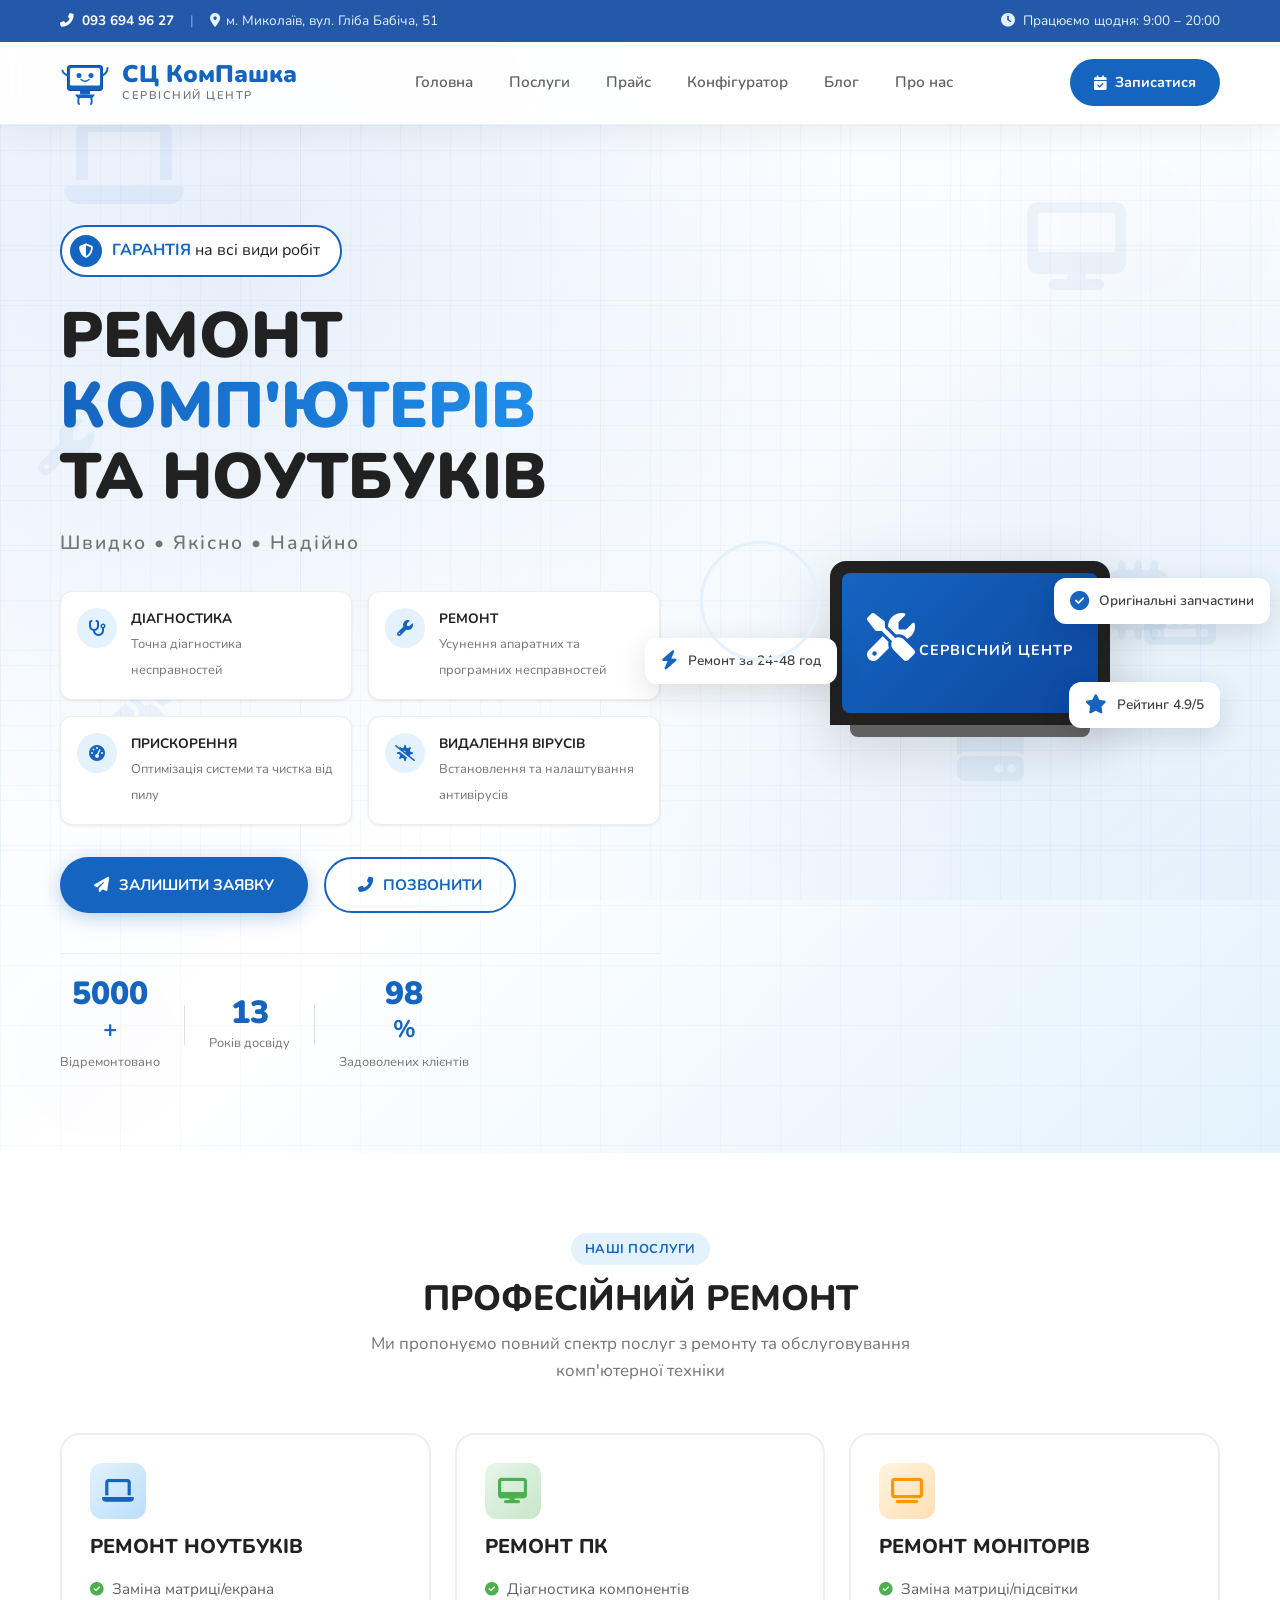
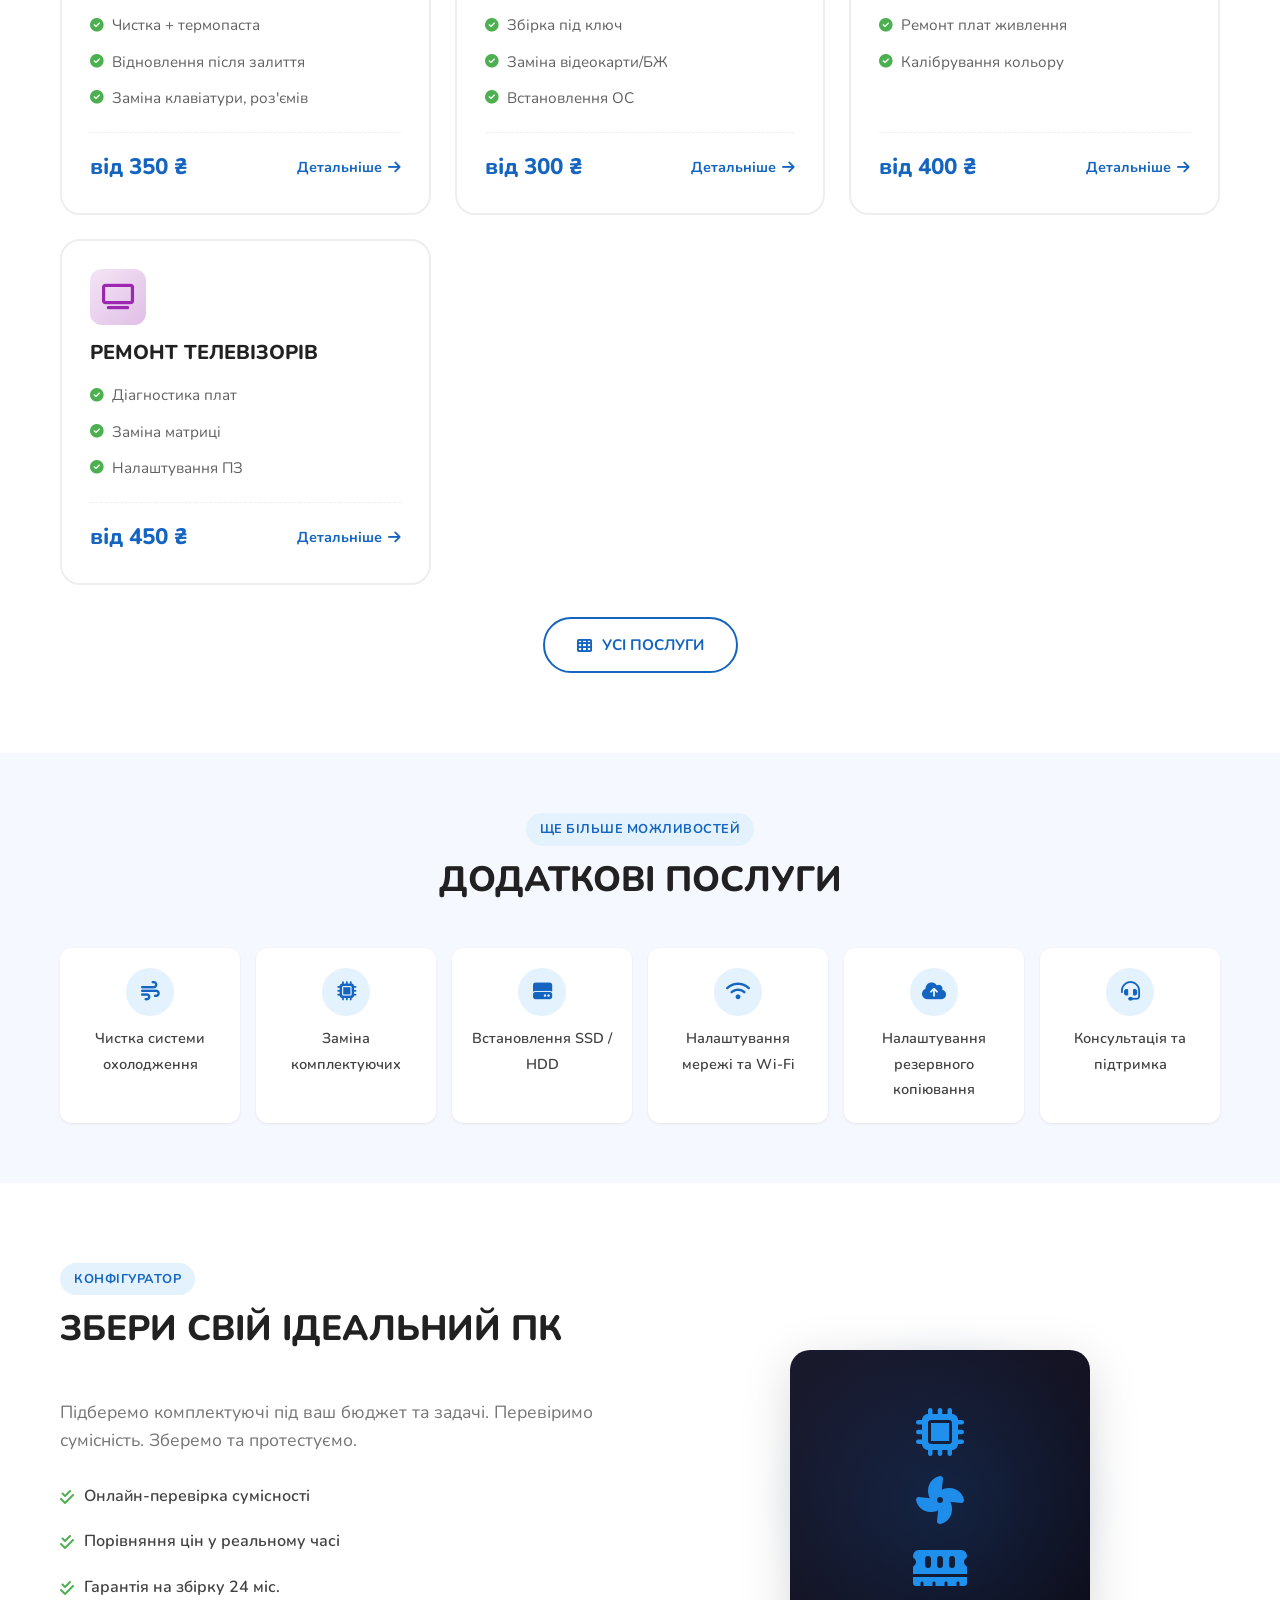
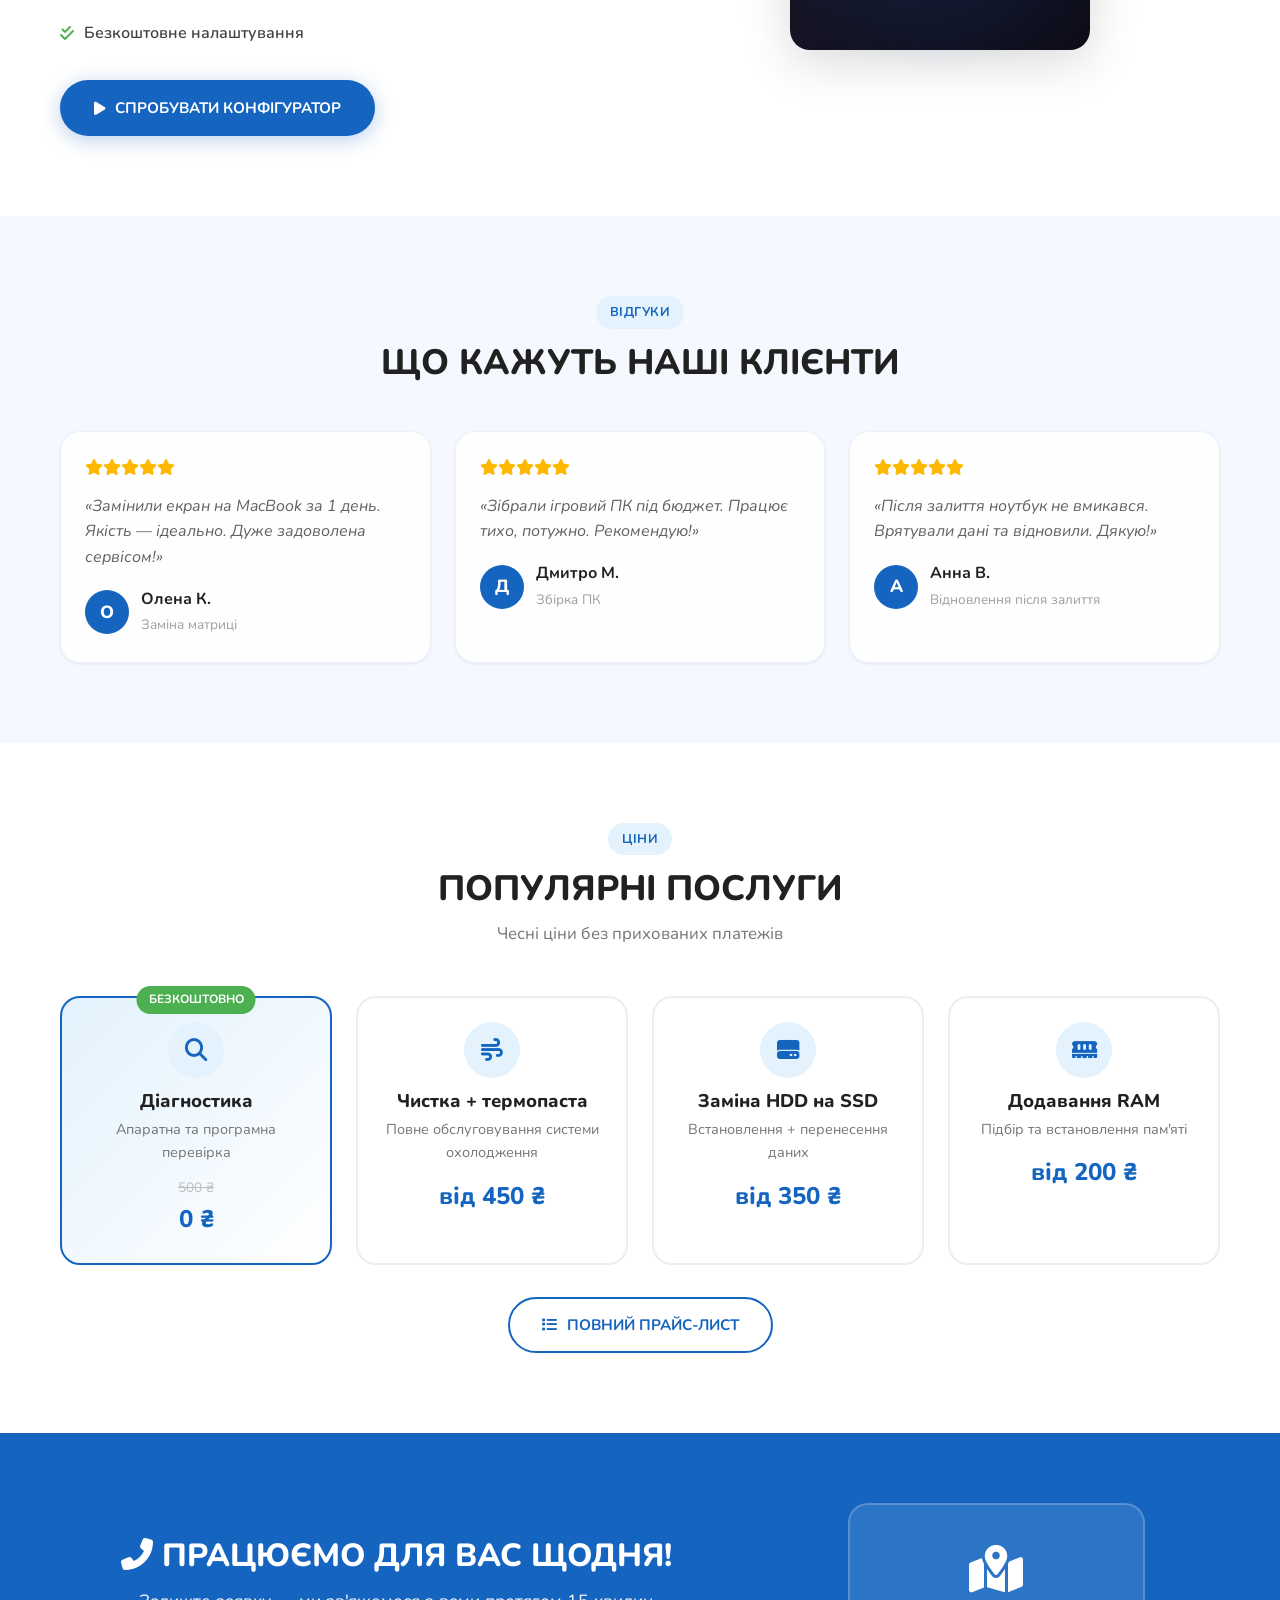
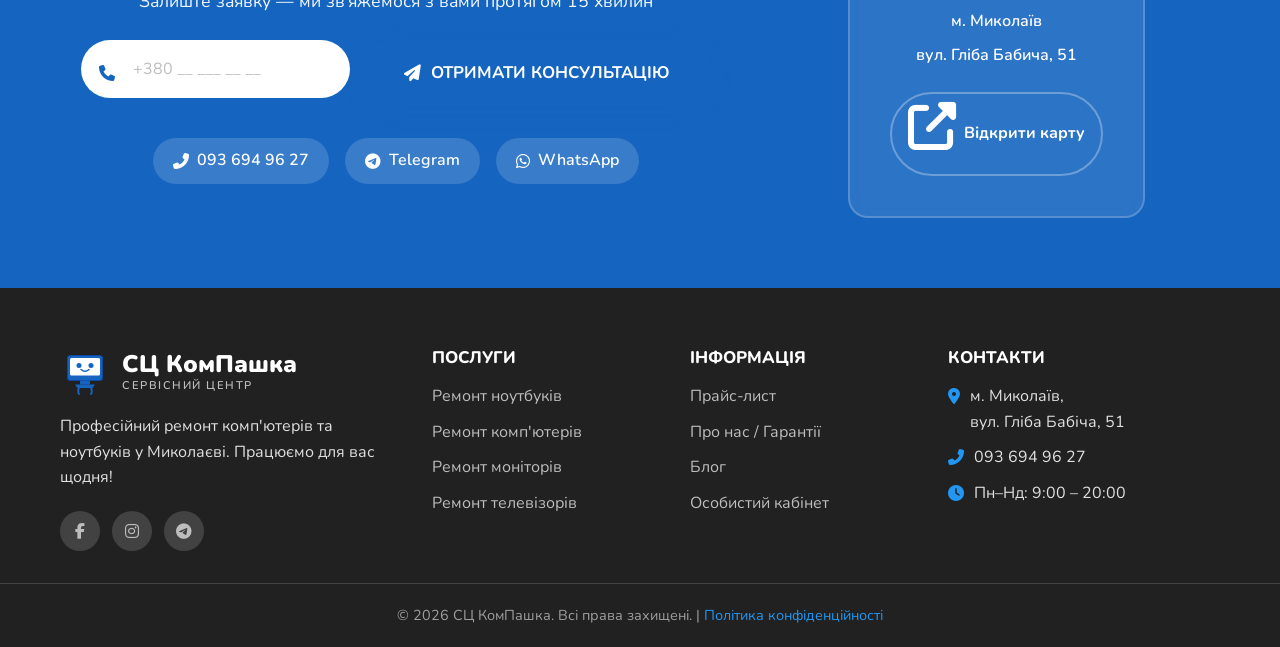
==== commit 923b6b01: "fix: manual update" ====
--- a/index.html
+++ b/index.html
@@ -38,7 +38,7 @@
 
     <div class="header__main">
       <div class="container header__inner">
-        <a href="/" class="logo">
+        <a href="index.html" class="logo">
           <div class="logo__icon">
             <!-- SVG Logo with Blinking Animation -->
             <svg viewBox="0 0 100 100" xmlns="http://www.w3.org/2000/svg">
@@ -277,6 +277,44 @@
         <a href="services.html" class="btn btn--outline"><i class="fas fa-th"></i> УСІ ПОСЛУГИ</a>
       </div>
     </div>
+
+
+
+<!-- Tech Background Elements -->
+<div class="tech-bg-elements">
+  <div class="tech-item tech-item--laptop">
+    <i class="fas fa-laptop"></i>
+  </div>
+  <div class="tech-item tech-item--cpu">
+    <i class="fas fa-microchip"></i>
+  </div>
+  <div class="tech-item tech-item--tools">
+    <i class="fas fa-tools"></i>
+  </div>
+  <div class="tech-item tech-item--monitor">
+    <i class="fas fa-desktop"></i>
+  </div>
+  <div class="tech-item tech-item--keyboard">
+    <i class="fas fa-keyboard"></i>
+  </div>
+  <div class="tech-item tech-item--wrench">
+    <i class="fas fa-wrench"></i>
+  </div>
+  <div class="tech-item tech-item--harddrive">
+    <i class="fas fa-hdd"></i>
+  </div>
+  <div class="tech-item tech-item--memory">
+    <i class="fas fa-memory"></i>
+  </div>
+</div>
+
+<!-- Circuit Pattern -->
+<div class="circuit-pattern"></div>
+
+<!-- Floating Particles -->
+<div class="tech-particles" id="techParticles"></div>
+
+
   </section>
 
   <!-- ⚙️ Extra Services -->
@@ -442,7 +480,7 @@
         </form>
         <div class="cta__contacts">
           <a href="tel:+380936949627" class="cta-contact"><i class="fas fa-phone-alt"></i><span>093 694 96 27</span></a>
-          <a href="https://t.me/compashka" target="_blank" class="cta-contact"><i class="fab fa-telegram"></i><span>Telegram</span></a>
+          <a href="https://t.me/@kompashkamk" target="_blank" class="cta-contact"><i class="fab fa-telegram"></i><span>Telegram</span></a>
           <a href="https://wa.me/380936949627" target="_blank" class="cta-contact"><i class="fab fa-whatsapp"></i><span>WhatsApp</span></a>
         </div>
       </div>
--- a/css/style.css
+++ b/css/style.css
@@ -211,6 +211,227 @@
 .hero__deco--circle-1 { position: absolute; width: 120px; height: 120px; border: 3px solid var(--blue-pale); border-radius: 50%; top: -20px; left: -20px; animation: decoSpin 20s linear infinite; pointer-events: none; }
 @keyframes decoSpin { 0% { transform: rotate(0deg); } 100% { transform: rotate(360deg); } }
 
+
+/* ===== HERO TECH BACKGROUND ===== */
+.hero {
+  position: relative;
+  padding: 100px 0 80px;
+  background: linear-gradient(135deg, #f5f9ff 0%, #ffffff 50%, #e3f2fd 100%);
+  overflow: hidden;
+  min-height: 100vh;
+}
+
+/* Tech Background Elements */
+.tech-bg-elements {
+  position: absolute;
+  inset: 0;
+  pointer-events: none;
+  overflow: hidden;
+  z-index: 0;
+}
+
+.tech-item {
+  position: absolute;
+  color: rgba(21, 101, 192, 0.06);
+  font-size: 4rem;
+  animation: techFloat 20s ease-in-out infinite;
+}
+
+.tech-item--laptop {
+  top: 10%;
+  left: 5%;
+  font-size: 6rem;
+  animation-delay: 0s;
+  animation: techFloat 25s ease-in-out infinite, techRotate 30s linear infinite;
+}
+
+.tech-item--cpu {
+  top: 60%;
+  right: 8%;
+  font-size: 5rem;
+  animation-delay: -5s;
+  animation: techFloat 22s ease-in-out infinite, techRotate 25s linear infinite reverse;
+}
+
+.tech-item--tools {
+  bottom: 15%;
+  left: 8%;
+  font-size: 4.5rem;
+  animation-delay: -10s;
+  animation: techFloat 28s ease-in-out infinite;
+}
+
+.tech-item--monitor {
+  top: 20%;
+  right: 12%;
+  font-size: 5.5rem;
+  animation-delay: -7s;
+  animation: techFloat 24s ease-in-out infinite, techRotate 35s linear infinite;
+}
+
+.tech-item--keyboard {
+  bottom: 25%;
+  right: 5%;
+  font-size: 4rem;
+  animation-delay: -12s;
+  animation: techFloat 26s ease-in-out infinite;
+}
+
+.tech-item--wrench {
+  top: 45%;
+  left: 3%;
+  font-size: 3.5rem;
+  animation-delay: -15s;
+  animation: techFloat 23s ease-in-out infinite, techRotate 28s linear infinite reverse;
+}
+
+.tech-item--harddrive {
+  bottom: 10%;
+  right: 20%;
+  font-size: 4.2rem;
+  animation-delay: -8s;
+  animation: techFloat 27s ease-in-out infinite;
+}
+
+.tech-item--memory {
+  top: 70%;
+  left: 15%;
+  font-size: 3.8rem;
+  animation-delay: -18s;
+  animation: techFloat 21s ease-in-out infinite, techRotate 32s linear infinite;
+}
+
+@keyframes techFloat {
+  0%, 100% {
+    transform: translateY(0) translateX(0);
+  }
+  25% {
+    transform: translateY(-20px) translateX(10px);
+  }
+  50% {
+    transform: translateY(-10px) translateX(-15px);
+  }
+  75% {
+    transform: translateY(-30px) translateX(5px);
+  }
+}
+
+@keyframes techRotate {
+  from {
+    transform: rotate(0deg);
+  }
+  to {
+    transform: rotate(360deg);
+  }
+}
+
+/* Circuit Pattern */
+.circuit-pattern {
+  position: absolute;
+  inset: 0;
+  background-image: 
+    linear-gradient(90deg, rgba(21, 101, 192, 0.03) 1px, transparent 1px),
+    linear-gradient(rgba(21, 101, 192, 0.03) 1px, transparent 1px);
+  background-size: 50px 50px;
+  pointer-events: none;
+  z-index: 0;
+}
+
+.circuit-pattern::before {
+  content: '';
+  position: absolute;
+  inset: 0;
+  background: 
+    radial-gradient(circle at 20% 30%, rgba(21, 101, 192, 0.08) 0%, transparent 50%),
+    radial-gradient(circle at 80% 70%, rgba(21, 101, 192, 0.06) 0%, transparent 50%);
+  pointer-events: none;
+}
+
+/* Tech Particles */
+.tech-particles {
+  position: absolute;
+  inset: 0;
+  pointer-events: none;
+  z-index: 0;
+}
+
+.tech-particle {
+  position: absolute;
+  width: 6px;
+  height: 6px;
+  background: rgba(21, 101, 192, 0.2);
+  border-radius: 50%;
+  animation: particleFloat 15s ease-in-out infinite;
+}
+
+.tech-particle:nth-child(odd) {
+  background: rgba(33, 150, 243, 0.25);
+  width: 8px;
+  height: 8px;
+}
+
+.tech-particle:nth-child(3n) {
+  background: rgba(13, 71, 161, 0.15);
+  width: 4px;
+  height: 4px;
+}
+
+@keyframes particleFloat {
+  0%, 100% {
+    transform: translateY(100vh) rotate(0deg);
+    opacity: 0;
+  }
+  10% {
+    opacity: 1;
+  }
+  90% {
+    opacity: 1;
+  }
+  100% {
+    transform: translateY(-100vh) rotate(720deg);
+    opacity: 0;
+  }
+}
+
+/* Update hero content z-index */
+.hero__inner {
+  position: relative;
+  z-index: 2;
+}
+
+.hero__orb {
+  z-index: 1;
+}
+
+/* Enhanced gradient orbs */
+.hero__orb--1 {
+  background: radial-gradient(circle, rgba(21, 101, 192, 0.1) 0%, transparent 70%);
+  filter: blur(60px);
+}
+
+.hero__orb--2 {
+  background: radial-gradient(circle, rgba(33, 150, 243, 0.08) 0%, transparent 70%);
+  filter: blur(60px);
+}
+
+/* Responsive adjustments */
+@media (max-width: 1024px) {
+  .tech-item {
+    font-size: 3rem;
+  }
+  .tech-item--laptop { font-size: 4rem; }
+  .tech-item--cpu { font-size: 3.5rem; }
+  .tech-item--monitor { font-size: 4rem; }
+}
+
+@media (max-width: 768px) {
+  .tech-bg-elements {
+    display: none; /* Hide on mobile for performance */
+  }
+}
+
+
+
 /* ===== STATS BAR ===== */
 .stats-bar { background: var(--blue-primary); padding: 32px 0; color: var(--white); }
 .stats-bar__inner { display: grid; grid-template-columns: repeat(4, 1fr); gap: 20px; text-align: center; }
